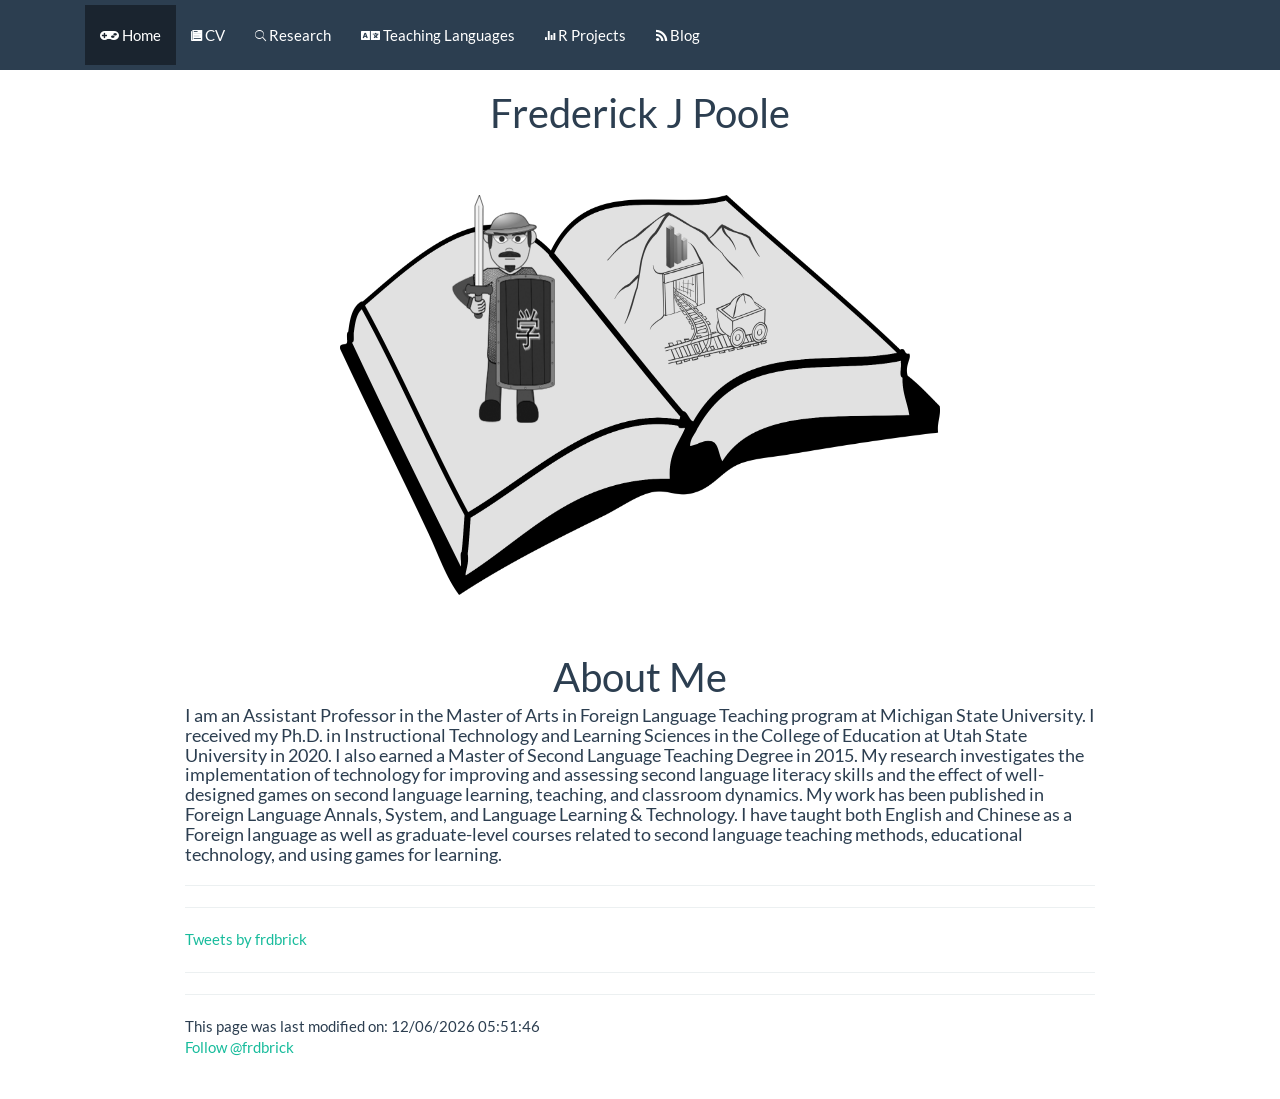
==== index.html @ b7c01a5b "updated Cv and research" ====
<!DOCTYPE html>

<html>

<head>

<meta charset="utf-8" />
<meta name="generator" content="pandoc" />
<meta http-equiv="X-UA-Compatible" content="IE=EDGE" />




<title>index.knit</title>

<script src="site_libs/header-attrs-2.11/header-attrs.js"></script>
<script src="site_libs/jquery-3.5.1/jquery-3.5.1.min.js"></script>
<meta name="viewport" content="width=device-width, initial-scale=1" />
<link href="site_libs/bootstrap-3.3.5/css/flatly.min.css" rel="stylesheet" />
<script src="site_libs/bootstrap-3.3.5/js/bootstrap.min.js"></script>
<script src="site_libs/bootstrap-3.3.5/shim/html5shiv.min.js"></script>
<script src="site_libs/bootstrap-3.3.5/shim/respond.min.js"></script>
<style>h1 {font-size: 34px;}
       h1.title {font-size: 38px;}
       h2 {font-size: 30px;}
       h3 {font-size: 24px;}
       h4 {font-size: 18px;}
       h5 {font-size: 16px;}
       h6 {font-size: 12px;}
       code {color: inherit; background-color: rgba(0, 0, 0, 0.04);}
       pre:not([class]) { background-color: white }</style>
<script src="site_libs/navigation-1.1/tabsets.js"></script>
<link href="site_libs/highlightjs-9.12.0/default.css" rel="stylesheet" />
<script src="site_libs/highlightjs-9.12.0/highlight.js"></script>
<link href="site_libs/font-awesome-5.1.0/css/all.css" rel="stylesheet" />
<link href="site_libs/font-awesome-5.1.0/css/v4-shims.css" rel="stylesheet" />
<link href="site_libs/ionicons-2.0.1/css/ionicons.min.css" rel="stylesheet" />

<style type="text/css">
  code{white-space: pre-wrap;}
  span.smallcaps{font-variant: small-caps;}
  span.underline{text-decoration: underline;}
  div.column{display: inline-block; vertical-align: top; width: 50%;}
  div.hanging-indent{margin-left: 1.5em; text-indent: -1.5em;}
  ul.task-list{list-style: none;}
    </style>

<style type="text/css">code{white-space: pre;}</style>
<script type="text/javascript">
if (window.hljs) {
  hljs.configure({languages: []});
  hljs.initHighlightingOnLoad();
  if (document.readyState && document.readyState === "complete") {
    window.setTimeout(function() { hljs.initHighlighting(); }, 0);
  }
}
</script>





<link rel="stylesheet" href="custom.css" type="text/css" />



<style type = "text/css">
.main-container {
  max-width: 940px;
  margin-left: auto;
  margin-right: auto;
}
img {
  max-width:100%;
}
.tabbed-pane {
  padding-top: 12px;
}
.html-widget {
  margin-bottom: 20px;
}
button.code-folding-btn:focus {
  outline: none;
}
summary {
  display: list-item;
}
pre code {
  padding: 0;
}
</style>


<style type="text/css">
.dropdown-submenu {
  position: relative;
}
.dropdown-submenu>.dropdown-menu {
  top: 0;
  left: 100%;
  margin-top: -6px;
  margin-left: -1px;
  border-radius: 0 6px 6px 6px;
}
.dropdown-submenu:hover>.dropdown-menu {
  display: block;
}
.dropdown-submenu>a:after {
  display: block;
  content: " ";
  float: right;
  width: 0;
  height: 0;
  border-color: transparent;
  border-style: solid;
  border-width: 5px 0 5px 5px;
  border-left-color: #cccccc;
  margin-top: 5px;
  margin-right: -10px;
}
.dropdown-submenu:hover>a:after {
  border-left-color: #adb5bd;
}
.dropdown-submenu.pull-left {
  float: none;
}
.dropdown-submenu.pull-left>.dropdown-menu {
  left: -100%;
  margin-left: 10px;
  border-radius: 6px 0 6px 6px;
}
</style>

<script type="text/javascript">
// manage active state of menu based on current page
$(document).ready(function () {
  // active menu anchor
  href = window.location.pathname
  href = href.substr(href.lastIndexOf('/') + 1)
  if (href === "")
    href = "index.html";
  var menuAnchor = $('a[href="' + href + '"]');

  // mark it active
  menuAnchor.tab('show');

  // if it's got a parent navbar menu mark it active as well
  menuAnchor.closest('li.dropdown').addClass('active');

  // Navbar adjustments
  var navHeight = $(".navbar").first().height() + 15;
  var style = document.createElement('style');
  var pt = "padding-top: " + navHeight + "px; ";
  var mt = "margin-top: -" + navHeight + "px; ";
  var css = "";
  // offset scroll position for anchor links (for fixed navbar)
  for (var i = 1; i <= 6; i++) {
    css += ".section h" + i + "{ " + pt + mt + "}\n";
  }
  style.innerHTML = "body {" + pt + "padding-bottom: 40px; }\n" + css;
  document.head.appendChild(style);
});
</script>

<!-- tabsets -->

<style type="text/css">
.tabset-dropdown > .nav-tabs {
  display: inline-table;
  max-height: 500px;
  min-height: 44px;
  overflow-y: auto;
  border: 1px solid #ddd;
  border-radius: 4px;
}

.tabset-dropdown > .nav-tabs > li.active:before {
  content: "";
  font-family: 'Glyphicons Halflings';
  display: inline-block;
  padding: 10px;
  border-right: 1px solid #ddd;
}

.tabset-dropdown > .nav-tabs.nav-tabs-open > li.active:before {
  content: "&#xe258;";
  border: none;
}

.tabset-dropdown > .nav-tabs.nav-tabs-open:before {
  content: "";
  font-family: 'Glyphicons Halflings';
  display: inline-block;
  padding: 10px;
  border-right: 1px solid #ddd;
}

.tabset-dropdown > .nav-tabs > li.active {
  display: block;
}

.tabset-dropdown > .nav-tabs > li > a,
.tabset-dropdown > .nav-tabs > li > a:focus,
.tabset-dropdown > .nav-tabs > li > a:hover {
  border: none;
  display: inline-block;
  border-radius: 4px;
  background-color: transparent;
}

.tabset-dropdown > .nav-tabs.nav-tabs-open > li {
  display: block;
  float: none;
}

.tabset-dropdown > .nav-tabs > li {
  display: none;
}
</style>

<!-- code folding -->




</head>

<body>


<div class="container-fluid main-container">




<div class="navbar navbar-default  navbar-fixed-top" role="navigation">
  <div class="container">
    <div class="navbar-header">
      <button type="button" class="navbar-toggle collapsed" data-toggle="collapse" data-target="#navbar">
        <span class="icon-bar"></span>
        <span class="icon-bar"></span>
        <span class="icon-bar"></span>
      </button>
      <a class="navbar-brand" href="index.html"></a>
    </div>
    <div id="navbar" class="navbar-collapse collapse">
      <ul class="nav navbar-nav">
        <li>
  <a href="index.html">
    <span class="fa fa-gamepad"></span>
     
    Home
  </a>
</li>
<li>
  <a href="cv.html">
    <span class="ion ion-ios-paper"></span>
     
    CV
  </a>
</li>
<li>
  <a href="research.html">
    <span class="ion ion-ios-search"></span>
     
    Research
  </a>
</li>
<li>
  <a href="teachLang.html">
    <span class="fa fa-language"></span>
     
    Teaching Languages
  </a>
</li>
<li>
  <a href="rprojects.html">
    <span class="ion ion-stats-bars"></span>
     
    R Projects
  </a>
</li>
<li>
  <a href="https://frdbrick.blogspot.com">
    <span class="ion ion-social-rss"></span>
     
    Blog
  </a>
</li>
      </ul>
      <ul class="nav navbar-nav navbar-right">
        
      </ul>
    </div><!--/.nav-collapse -->
  </div><!--/.container -->
</div><!--/.navbar -->

<div id="header">




</div>


<!-- Global site tag (gtag.js) - Google Analytics -->
<script async src="https://www.googletagmanager.com/gtag/js?id=UA-116712862-1"></script>
<script>
  window.dataLayer = window.dataLayer || [];
  function gtag(){dataLayer.push(arguments);}
  gtag('js', new Date());

  gtag('config', 'UA-116712862-1');
</script>
<center style="font-size:40px">
Frederick J Poole
</center>
<p></br> </br></p>
<p><img src="images/iconFred.png" width="600px" height="400px" style="display: block; margin: auto;" />
</br> </br></p>
<center style="font-size:40px">
About Me
</center>
<div
id="i-am-an-assistant-professor-in-the-master-of-arts-in-foreign-language-teaching-program-at-michigan-state-university.-i-received-my-ph.d.-in-instructional-technology-and-learning-sciences-in-the-college-of-education-at-utah-state-university-in-2020.-i-also-earned-a-master-of-second-language-teaching-degree-in-2015.[base64].-my-work-has-been-published-in-foreign-language-annals-system-and-language-learning-technology.-i-have-taught-both-english-and-chinese-as-a-foreign-language-as-well-as-graduate-level-courses-related-to-second-language-teaching-methods-educational-technology-and-using-games-for-learning."
class="section level4">
<h4>I am an Assistant Professor in the Master of Arts in Foreign
Language Teaching program at Michigan State University. I received my
Ph.D. in Instructional Technology and Learning Sciences in the College
of Education at Utah State University in 2020. I also earned a Master of
Second Language Teaching Degree in 2015. My research investigates the
implementation of technology for improving and assessing second language
literacy skills and the effect of well-designed games on second language
learning, teaching, and classroom dynamics. My work has been published
in Foreign Language Annals, System, and Language Learning &amp;
Technology. I have taught both English and Chinese as a Foreign language
as well as graduate-level courses related to second language teaching
methods, educational technology, and using games for learning.</h4>
<hr>
<hr>
<a class="twitter-timeline" href="https://twitter.com/frdbrick?ref_src=twsrc%5Etfw" data-chrome="nofooter noborders" 
data-tweet-limit="2" 
data-height="250">Tweets by frdbrick</a>
<script async src="https://platform.twitter.com/widgets.js" charset="utf-8"></script>
<hr>
<hr>
</div>

<script language="Javascript">
document.write("This page was last modified on: " + document.lastModified +"");
</SCRIPT>
<br>
<a href="https://twitter.com/frdbrick?ref_src=twsrc%5Etfw" class="twitter-follow-button" data-show-count="false">Follow @frdbrick</a><script async src="https://platform.twitter.com/widgets.js" charset="utf-8"></script>




</div>

<script>

// add bootstrap table styles to pandoc tables
function bootstrapStylePandocTables() {
  $('tr.odd').parent('tbody').parent('table').addClass('table table-condensed');
}
$(document).ready(function () {
  bootstrapStylePandocTables();
});


</script>

<!-- tabsets -->

<script>
$(document).ready(function () {
  window.buildTabsets("TOC");
});

$(document).ready(function () {
  $('.tabset-dropdown > .nav-tabs > li').click(function () {
    $(this).parent().toggleClass('nav-tabs-open');
  });
});
</script>

<!-- code folding -->


<!-- dynamically load mathjax for compatibility with self-contained -->
<script>
  (function () {
    var script = document.createElement("script");
    script.type = "text/javascript";
    script.src  = "https://mathjax.rstudio.com/latest/MathJax.js?config=TeX-AMS-MML_HTMLorMML";
    document.getElementsByTagName("head")[0].appendChild(script);
  })();
</script>

</body>
</html>
---- site_libs/bootstrap-3.3.5/css/flatly.min.css ----
@font-face {
  font-family: 'Lato';
  font-style: normal;
  font-weight: 400;
  src: url(fonts/Lato.ttf) format('truetype');
}
@font-face {
  font-family: 'Lato';
  font-style: normal;
  font-weight: 700;
  src: url(fonts/LatoBold.ttf) format('truetype');
}
@font-face {
  font-family: 'Lato';
  font-style: italic;
  font-weight: 400;
  src: url(fonts/LatoItalic.ttf) format('truetype');
}

/*!
 * bootswatch v3.3.6
 * Homepage: http://bootswatch.com
 * Copyright 2012-2015 Thomas Park
 * Licensed under MIT
 * Based on Bootstrap
*//*!
 * Bootstrap v3.3.6 (http://getbootstrap.com)
 * Copyright 2011-2015 Twitter, Inc.
 * Licensed under MIT (https://github.com/twbs/bootstrap/blob/master/LICENSE)
 *//*! normalize.css v3.0.3 | MIT License | github.com/necolas/normalize.css */html{font-family:sans-serif;-ms-text-size-adjust:100%;-webkit-text-size-adjust:100%}body{margin:0}article,aside,details,figcaption,figure,footer,header,hgroup,main,menu,nav,section,summary{display:block}audio,canvas,progress,video{display:inline-block;vertical-align:baseline}audio:not([controls]){display:none;height:0}[hidden],template{display:none}a{background-color:transparent}a:active,a:hover{outline:0}abbr[title]{border-bottom:1px dotted}b,strong{font-weight:bold}dfn{font-style:italic}h1{font-size:2em;margin:0.67em 0}mark{background:#ff0;color:#000}small{font-size:80%}sub,sup{font-size:75%;line-height:0;position:relative;vertical-align:baseline}sup{top:-0.5em}sub{bottom:-0.25em}img{border:0}svg:not(:root){overflow:hidden}figure{margin:1em 40px}hr{-webkit-box-sizing:content-box;-moz-box-sizing:content-box;box-sizing:content-box;height:0}pre{overflow:auto}code,kbd,pre,samp{font-family:monospace, monospace;font-size:1em}button,input,optgroup,select,textarea{color:inherit;font:inherit;margin:0}button{overflow:visible}button,select{text-transform:none}button,html input[type="button"],input[type="reset"],input[type="submit"]{-webkit-appearance:button;cursor:pointer}button[disabled],html input[disabled]{cursor:default}button::-moz-focus-inner,input::-moz-focus-inner{border:0;padding:0}input{line-height:normal}input[type="checkbox"],input[type="radio"]{-webkit-box-sizing:border-box;-moz-box-sizing:border-box;box-sizing:border-box;padding:0}input[type="number"]::-webkit-inner-spin-button,input[type="number"]::-webkit-outer-spin-button{height:auto}input[type="search"]{-webkit-appearance:textfield;-webkit-box-sizing:content-box;-moz-box-sizing:content-box;box-sizing:content-box}input[type="search"]::-webkit-search-cancel-button,input[type="search"]::-webkit-search-decoration{-webkit-appearance:none}fieldset{border:1px solid #c0c0c0;margin:0 2px;padding:0.35em 0.625em 0.75em}legend{border:0;padding:0}textarea{overflow:auto}optgroup{font-weight:bold}table{border-collapse:collapse;border-spacing:0}td,th{padding:0}/*! Source: https://github.com/h5bp/html5-boilerplate/blob/master/src/css/main.css */@media print{*,*:before,*:after{background:transparent !important;color:#000 !important;-webkit-box-shadow:none !important;box-shadow:none !important;text-shadow:none !important}a,a:visited{text-decoration:underline}a[href]:after{content:" (" attr(href) ")"}abbr[title]:after{content:" (" attr(title) ")"}a[href^="#"]:after,a[href^="javascript:"]:after{content:""}pre,blockquote{border:1px solid #999;page-break-inside:avoid}thead{display:table-header-group}tr,img{page-break-inside:avoid}img{max-width:100% !important}p,h2,h3{orphans:3;widows:3}h2,h3{page-break-after:avoid}.navbar{display:none}.btn>.caret,.dropup>.btn>.caret{border-top-color:#000 !important}.label{border:1px solid #000}.table{border-collapse:collapse !important}.table td,.table th{background-color:#fff !important}.table-bordered th,.table-bordered td{border:1px solid #ddd !important}}@font-face{font-family:'Glyphicons Halflings';src:url('../fonts/glyphicons-halflings-regular.eot');src:url('../fonts/glyphicons-halflings-regular.eot?#iefix') format('embedded-opentype'),url('../fonts/glyphicons-halflings-regular.woff') format('woff'),url('../fonts/glyphicons-halflings-regular.ttf') format('truetype'),url('../fonts/glyphicons-halflings-regular.svg#glyphicons_halflingsregular') format('svg')}.glyphicon{position:relative;top:1px;display:inline-block;font-family:'Glyphicons Halflings';font-style:normal;font-weight:normal;line-height:1;-webkit-font-smoothing:antialiased;-moz-osx-font-smoothing:grayscale}.glyphicon-asterisk:before{content:"\002a"}.glyphicon-plus:before{content:"\002b"}.glyphicon-euro:before,.glyphicon-eur:before{content:"\20ac"}.glyphicon-minus:before{content:"\2212"}.glyphicon-cloud:before{content:"\2601"}.glyphicon-envelope:before{content:"\2709"}.glyphicon-pencil:before{content:"\270f"}.glyphicon-glass:before{content:"\e001"}.glyphicon-music:before{content:"\e002"}.glyphicon-search:before{content:"\e003"}.glyphicon-heart:before{content:"\e005"}.glyphicon-star:before{content:"\e006"}.glyphicon-star-empty:before{content:"\e007"}.glyphicon-user:before{content:"\e008"}.glyphicon-film:before{content:"\e009"}.glyphicon-th-large:before{content:"\e010"}.glyphicon-th:before{content:"\e011"}.glyphicon-th-list:before{content:"\e012"}.glyphicon-ok:before{content:"\e013"}.glyphicon-remove:before{content:"\e014"}.glyphicon-zoom-in:before{content:"\e015"}.glyphicon-zoom-out:before{content:"\e016"}.glyphicon-off:before{content:"\e017"}.glyphicon-signal:before{content:"\e018"}.glyphicon-cog:before{content:"\e019"}.glyphicon-trash:before{content:"\e020"}.glyphicon-home:before{content:"\e021"}.glyphicon-file:before{content:"\e022"}.glyphicon-time:before{content:"\e023"}.glyphicon-road:before{content:"\e024"}.glyphicon-download-alt:before{content:"\e025"}.glyphicon-download:before{content:"\e026"}.glyphicon-upload:before{content:"\e027"}.glyphicon-inbox:before{content:"\e028"}.glyphicon-play-circle:before{content:"\e029"}.glyphicon-repeat:before{content:"\e030"}.glyphicon-refresh:before{content:"\e031"}.glyphicon-list-alt:before{content:"\e032"}.glyphicon-lock:before{content:"\e033"}.glyphicon-flag:before{content:"\e034"}.glyphicon-headphones:before{content:"\e035"}.glyphicon-volume-off:before{content:"\e036"}.glyphicon-volume-down:before{content:"\e037"}.glyphicon-volume-up:before{content:"\e038"}.glyphicon-qrcode:before{content:"\e039"}.glyphicon-barcode:before{content:"\e040"}.glyphicon-tag:before{content:"\e041"}.glyphicon-tags:before{content:"\e042"}.glyphicon-book:before{content:"\e043"}.glyphicon-bookmark:before{content:"\e044"}.glyphicon-print:before{content:"\e045"}.glyphicon-camera:before{content:"\e046"}.glyphicon-font:before{content:"\e047"}.glyphicon-bold:before{content:"\e048"}.glyphicon-italic:before{content:"\e049"}.glyphicon-text-height:before{content:"\e050"}.glyphicon-text-width:before{content:"\e051"}.glyphicon-align-left:before{content:"\e052"}.glyphicon-align-center:before{content:"\e053"}.glyphicon-align-right:before{content:"\e054"}.glyphicon-align-justify:before{content:"\e055"}.glyphicon-list:before{content:"\e056"}.glyphicon-indent-left:before{content:"\e057"}.glyphicon-indent-right:before{content:"\e058"}.glyphicon-facetime-video:before{content:"\e059"}.glyphicon-picture:before{content:"\e060"}.glyphicon-map-marker:before{content:"\e062"}.glyphicon-adjust:before{content:"\e063"}.glyphicon-tint:before{content:"\e064"}.glyphicon-edit:before{content:"\e065"}.glyphicon-share:before{content:"\e066"}.glyphicon-check:before{content:"\e067"}.glyphicon-move:before{content:"\e068"}.glyphicon-step-backward:before{content:"\e069"}.glyphicon-fast-backward:before{content:"\e070"}.glyphicon-backward:before{content:"\e071"}.glyphicon-play:before{content:"\e072"}.glyphicon-pause:before{content:"\e073"}.glyphicon-stop:before{content:"\e074"}.glyphicon-forward:before{content:"\e075"}.glyphicon-fast-forward:before{content:"\e076"}.glyphicon-step-forward:before{content:"\e077"}.glyphicon-eject:before{content:"\e078"}.glyphicon-chevron-left:before{content:"\e079"}.glyphicon-chevron-right:before{content:"\e080"}.glyphicon-plus-sign:before{content:"\e081"}.glyphicon-minus-sign:before{content:"\e082"}.glyphicon-remove-sign:before{content:"\e083"}.glyphicon-ok-sign:before{content:"\e084"}.glyphicon-question-sign:before{content:"\e085"}.glyphicon-info-sign:before{content:"\e086"}.glyphicon-screenshot:before{content:"\e087"}.glyphicon-remove-circle:before{content:"\e088"}.glyphicon-ok-circle:before{content:"\e089"}.glyphicon-ban-circle:before{content:"\e090"}.glyphicon-arrow-left:before{content:"\e091"}.glyphicon-arrow-right:before{content:"\e092"}.glyphicon-arrow-up:before{content:"\e093"}.glyphicon-arrow-down:before{content:"\e094"}.glyphicon-share-alt:before{content:"\e095"}.glyphicon-resize-full:before{content:"\e096"}.glyphicon-resize-small:before{content:"\e097"}.glyphicon-exclamation-sign:before{content:"\e101"}.glyphicon-gift:before{content:"\e102"}.glyphicon-leaf:before{content:"\e103"}.glyphicon-fire:before{content:"\e104"}.glyphicon-eye-open:before{content:"\e105"}.glyphicon-eye-close:before{content:"\e106"}.glyphicon-warning-sign:before{content:"\e107"}.glyphicon-plane:before{content:"\e108"}.glyphicon-calendar:before{content:"\e109"}.glyphicon-random:before{content:"\e110"}.glyphicon-comment:before{content:"\e111"}.glyphicon-magnet:before{content:"\e112"}.glyphicon-chevron-up:before{content:"\e113"}.glyphicon-chevron-down:before{content:"\e114"}.glyphicon-retweet:before{content:"\e115"}.glyphicon-shopping-cart:before{content:"\e116"}.glyphicon-folder-close:before{content:"\e117"}.glyphicon-folder-open:before{content:"\e118"}.glyphicon-resize-vertical:before{content:"\e119"}.glyphicon-resize-horizontal:before{content:"\e120"}.glyphicon-hdd:before{content:"\e121"}.glyphicon-bullhorn:before{content:"\e122"}.glyphicon-bell:before{content:"\e123"}.glyphicon-certificate:before{content:"\e124"}.glyphicon-thumbs-up:before{content:"\e125"}.glyphicon-thumbs-down:before{content:"\e126"}.glyphicon-hand-right:before{content:"\e127"}.glyphicon-hand-left:before{content:"\e128"}.glyphicon-hand-up:before{content:"\e129"}.glyphicon-hand-down:before{content:"\e130"}.glyphicon-circle-arrow-right:before{content:"\e131"}.glyphicon-circle-arrow-left:before{content:"\e132"}.glyphicon-circle-arrow-up:before{content:"\e133"}.glyphicon-circle-arrow-down:before{content:"\e134"}.glyphicon-globe:before{content:"\e135"}.glyphicon-wrench:before{content:"\e136"}.glyphicon-tasks:before{content:"\e137"}.glyphicon-filter:before{content:"\e138"}.glyphicon-briefcase:before{content:"\e139"}.glyphicon-fullscreen:before{content:"\e140"}.glyphicon-dashboard:before{content:"\e141"}.glyphicon-paperclip:before{content:"\e142"}.glyphicon-heart-empty:before{content:"\e143"}.glyphicon-link:before{content:"\e144"}.glyphicon-phone:before{content:"\e145"}.glyphicon-pushpin:before{content:"\e146"}.glyphicon-usd:before{content:"\e148"}.glyphicon-gbp:before{content:"\e149"}.glyphicon-sort:before{content:"\e150"}.glyphicon-sort-by-alphabet:before{content:"\e151"}.glyphicon-sort-by-alphabet-alt:before{content:"\e152"}.glyphicon-sort-by-order:before{content:"\e153"}.glyphicon-sort-by-order-alt:before{content:"\e154"}.glyphicon-sort-by-attributes:before{content:"\e155"}.glyphicon-sort-by-attributes-alt:before{content:"\e156"}.glyphicon-unchecked:before{content:"\e157"}.glyphicon-expand:before{content:"\e158"}.glyphicon-collapse-down:before{content:"\e159"}.glyphicon-collapse-up:before{content:"\e160"}.glyphicon-log-in:before{content:"\e161"}.glyphicon-flash:before{content:"\e162"}.glyphicon-log-out:before{content:"\e163"}.glyphicon-new-window:before{content:"\e164"}.glyphicon-record:before{content:"\e165"}.glyphicon-save:before{content:"\e166"}.glyphicon-open:before{content:"\e167"}.glyphicon-saved:before{content:"\e168"}.glyphicon-import:before{content:"\e169"}.glyphicon-export:before{content:"\e170"}.glyphicon-send:before{content:"\e171"}.glyphicon-floppy-disk:before{content:"\e172"}.glyphicon-floppy-saved:before{content:"\e173"}.glyphicon-floppy-remove:before{content:"\e174"}.glyphicon-floppy-save:before{content:"\e175"}.glyphicon-floppy-open:before{content:"\e176"}.glyphicon-credit-card:before{content:"\e177"}.glyphicon-transfer:before{content:"\e178"}.glyphicon-cutlery:before{content:"\e179"}.glyphicon-header:before{content:"\e180"}.glyphicon-compressed:before{content:"\e181"}.glyphicon-earphone:before{content:"\e182"}.glyphicon-phone-alt:before{content:"\e183"}.glyphicon-tower:before{content:"\e184"}.glyphicon-stats:before{content:"\e185"}.glyphicon-sd-video:before{content:"\e186"}.glyphicon-hd-video:before{content:"\e187"}.glyphicon-subtitles:before{content:"\e188"}.glyphicon-sound-stereo:before{content:"\e189"}.glyphicon-sound-dolby:before{content:"\e190"}.glyphicon-sound-5-1:before{content:"\e191"}.glyphicon-sound-6-1:before{content:"\e192"}.glyphicon-sound-7-1:before{content:"\e193"}.glyphicon-copyright-mark:before{content:"\e194"}.glyphicon-registration-mark:before{content:"\e195"}.glyphicon-cloud-download:before{content:"\e197"}.glyphicon-cloud-upload:before{content:"\e198"}.glyphicon-tree-conifer:before{content:"\e199"}.glyphicon-tree-deciduous:before{content:"\e200"}.glyphicon-cd:before{content:"\e201"}.glyphicon-save-file:before{content:"\e202"}.glyphicon-open-file:before{content:"\e203"}.glyphicon-level-up:before{content:"\e204"}.glyphicon-copy:before{content:"\e205"}.glyphicon-paste:before{content:"\e206"}.glyphicon-alert:before{content:"\e209"}.glyphicon-equalizer:before{content:"\e210"}.glyphicon-king:before{content:"\e211"}.glyphicon-queen:before{content:"\e212"}.glyphicon-pawn:before{content:"\e213"}.glyphicon-bishop:before{content:"\e214"}.glyphicon-knight:before{content:"\e215"}.glyphicon-baby-formula:before{content:"\e216"}.glyphicon-tent:before{content:"\26fa"}.glyphicon-blackboard:before{content:"\e218"}.glyphicon-bed:before{content:"\e219"}.glyphicon-apple:before{content:"\f8ff"}.glyphicon-erase:before{content:"\e221"}.glyphicon-hourglass:before{content:"\231b"}.glyphicon-lamp:before{content:"\e223"}.glyphicon-duplicate:before{content:"\e224"}.glyphicon-piggy-bank:before{content:"\e225"}.glyphicon-scissors:before{content:"\e226"}.glyphicon-bitcoin:before{content:"\e227"}.glyphicon-btc:before{content:"\e227"}.glyphicon-xbt:before{content:"\e227"}.glyphicon-yen:before{content:"\00a5"}.glyphicon-jpy:before{content:"\00a5"}.glyphicon-ruble:before{content:"\20bd"}.glyphicon-rub:before{content:"\20bd"}.glyphicon-scale:before{content:"\e230"}.glyphicon-ice-lolly:before{content:"\e231"}.glyphicon-ice-lolly-tasted:before{content:"\e232"}.glyphicon-education:before{content:"\e233"}.glyphicon-option-horizontal:before{content:"\e234"}.glyphicon-option-vertical:before{content:"\e235"}.glyphicon-menu-hamburger:before{content:"\e236"}.glyphicon-modal-window:before{content:"\e237"}.glyphicon-oil:before{content:"\e238"}.glyphicon-grain:before{content:"\e239"}.glyphicon-sunglasses:before{content:"\e240"}.glyphicon-text-size:before{content:"\e241"}.glyphicon-text-color:before{content:"\e242"}.glyphicon-text-background:before{content:"\e243"}.glyphicon-object-align-top:before{content:"\e244"}.glyphicon-object-align-bottom:before{content:"\e245"}.glyphicon-object-align-horizontal:before{content:"\e246"}.glyphicon-object-align-left:before{content:"\e247"}.glyphicon-object-align-vertical:before{content:"\e248"}.glyphicon-object-align-right:before{content:"\e249"}.glyphicon-triangle-right:before{content:"\e250"}.glyphicon-triangle-left:before{content:"\e251"}.glyphicon-triangle-bottom:before{content:"\e252"}.glyphicon-triangle-top:before{content:"\e253"}.glyphicon-console:before{content:"\e254"}.glyphicon-superscript:before{content:"\e255"}.glyphicon-subscript:before{content:"\e256"}.glyphicon-menu-left:before{content:"\e257"}.glyphicon-menu-right:before{content:"\e258"}.glyphicon-menu-down:before{content:"\e259"}.glyphicon-menu-up:before{content:"\e260"}*{-webkit-box-sizing:border-box;-moz-box-sizing:border-box;box-sizing:border-box}*:before,*:after{-webkit-box-sizing:border-box;-moz-box-sizing:border-box;box-sizing:border-box}html{font-size:10px;-webkit-tap-highlight-color:rgba(0,0,0,0)}body{font-family:"Lato","Helvetica Neue",Helvetica,Arial,sans-serif;font-size:15px;line-height:1.42857143;color:#2c3e50;background-color:#ffffff}input,button,select,textarea{font-family:inherit;font-size:inherit;line-height:inherit}a{color:#18bc9c;text-decoration:none}a:hover,a:focus{color:#18bc9c;text-decoration:underline}a:focus{outline:thin dotted;outline:5px auto -webkit-focus-ring-color;outline-offset:-2px}figure{margin:0}img{vertical-align:middle}.img-responsive,.thumbnail>img,.thumbnail a>img,.carousel-inner>.item>img,.carousel-inner>.item>a>img{display:block;max-width:100%;height:auto}.img-rounded{border-radius:6px}.img-thumbnail{padding:4px;line-height:1.42857143;background-color:#ffffff;border:1px solid #ecf0f1;border-radius:4px;-webkit-transition:all .2s ease-in-out;-o-transition:all .2s ease-in-out;transition:all .2s ease-in-out;display:inline-block;max-width:100%;height:auto}.img-circle{border-radius:50%}hr{margin-top:21px;margin-bottom:21px;border:0;border-top:1px solid #ecf0f1}.sr-only{position:absolute;width:1px;height:1px;margin:-1px;padding:0;overflow:hidden;clip:rect(0, 0, 0, 0);border:0}.sr-only-focusable:active,.sr-only-focusable:focus{position:static;width:auto;height:auto;margin:0;overflow:visible;clip:auto}[role="button"]{cursor:pointer}h1,h2,h3,h4,h5,h6,.h1,.h2,.h3,.h4,.h5,.h6{font-family:"Lato","Helvetica Neue",Helvetica,Arial,sans-serif;font-weight:400;line-height:1.1;color:inherit}h1 small,h2 small,h3 small,h4 small,h5 small,h6 small,.h1 small,.h2 small,.h3 small,.h4 small,.h5 small,.h6 small,h1 .small,h2 .small,h3 .small,h4 .small,h5 .small,h6 .small,.h1 .small,.h2 .small,.h3 .small,.h4 .small,.h5 .small,.h6 .small{font-weight:normal;line-height:1;color:#b4bcc2}h1,.h1,h2,.h2,h3,.h3{margin-top:21px;margin-bottom:10.5px}h1 small,.h1 small,h2 small,.h2 small,h3 small,.h3 small,h1 .small,.h1 .small,h2 .small,.h2 .small,h3 .small,.h3 .small{font-size:65%}h4,.h4,h5,.h5,h6,.h6{margin-top:10.5px;margin-bottom:10.5px}h4 small,.h4 small,h5 small,.h5 small,h6 small,.h6 small,h4 .small,.h4 .small,h5 .small,.h5 .small,h6 .small,.h6 .small{font-size:75%}h1,.h1{font-size:39px}h2,.h2{font-size:32px}h3,.h3{font-size:26px}h4,.h4{font-size:19px}h5,.h5{font-size:15px}h6,.h6{font-size:13px}p{margin:0 0 10.5px}.lead{margin-bottom:21px;font-size:17px;font-weight:300;line-height:1.4}@media (min-width:768px){.lead{font-size:22.5px}}small,.small{font-size:86%}mark,.mark{background-color:#f39c12;padding:.2em}.text-left{text-align:left}.text-right{text-align:right}.text-center{text-align:center}.text-justify{text-align:justify}.text-nowrap{white-space:nowrap}.text-lowercase{text-transform:lowercase}.text-uppercase{text-transform:uppercase}.text-capitalize{text-transform:capitalize}.text-muted{color:#b4bcc2}.text-primary{color:#2c3e50}a.text-primary:hover,a.text-primary:focus{color:#1a242f}.text-success{color:#ffffff}a.text-success:hover,a.text-success:focus{color:#e6e6e6}.text-info{color:#ffffff}a.text-info:hover,a.text-info:focus{color:#e6e6e6}.text-warning{color:#ffffff}a.text-warning:hover,a.text-warning:focus{color:#e6e6e6}.text-danger{color:#ffffff}a.text-danger:hover,a.text-danger:focus{color:#e6e6e6}.bg-primary{color:#fff;background-color:#2c3e50}a.bg-primary:hover,a.bg-primary:focus{background-color:#1a242f}.bg-success{background-color:#18bc9c}a.bg-success:hover,a.bg-success:focus{background-color:#128f76}.bg-info{background-color:#3498db}a.bg-info:hover,a.bg-info:focus{background-color:#217dbb}.bg-warning{background-color:#f39c12}a.bg-warning:hover,a.bg-warning:focus{background-color:#c87f0a}.bg-danger{background-color:#e74c3c}a.bg-danger:hover,a.bg-danger:focus{background-color:#d62c1a}.page-header{padding-bottom:9.5px;margin:42px 0 21px;border-bottom:1px solid transparent}ul,ol{margin-top:0;margin-bottom:10.5px}ul ul,ol ul,ul ol,ol ol{margin-bottom:0}.list-unstyled{padding-left:0;list-style:none}.list-inline{padding-left:0;list-style:none;margin-left:-5px}.list-inline>li{display:inline-block;padding-left:5px;padding-right:5px}dl{margin-top:0;margin-bottom:21px}dt,dd{line-height:1.42857143}dt{font-weight:bold}dd{margin-left:0}@media (min-width:768px){.dl-horizontal dt{float:left;width:160px;clear:left;text-align:right;overflow:hidden;text-overflow:ellipsis;white-space:nowrap}.dl-horizontal dd{margin-left:180px}}abbr[title],abbr[data-original-title]{cursor:help;border-bottom:1px dotted #b4bcc2}.initialism{font-size:90%;text-transform:uppercase}blockquote{padding:10.5px 21px;margin:0 0 21px;font-size:18.75px;border-left:5px solid #ecf0f1}blockquote p:last-child,blockquote ul:last-child,blockquote ol:last-child{margin-bottom:0}blockquote footer,blockquote small,blockquote .small{display:block;font-size:80%;line-height:1.42857143;color:#b4bcc2}blockquote footer:before,blockquote small:before,blockquote .small:before{content:'\2014 \00A0'}.blockquote-reverse,blockquote.pull-right{padding-right:15px;padding-left:0;border-right:5px solid #ecf0f1;border-left:0;text-align:right}.blockquote-reverse footer:before,blockquote.pull-right footer:before,.blockquote-reverse small:before,blockquote.pull-right small:before,.blockquote-reverse .small:before,blockquote.pull-right .small:before{content:''}.blockquote-reverse footer:after,blockquote.pull-right footer:after,.blockquote-reverse small:after,blockquote.pull-right small:after,.blockquote-reverse .small:after,blockquote.pull-right .small:after{content:'\00A0 \2014'}address{margin-bottom:21px;font-style:normal;line-height:1.42857143}code,kbd,pre,samp{font-family:monospace}code{padding:2px 4px;font-size:90%;color:#c7254e;background-color:#f9f2f4;border-radius:4px}kbd{padding:2px 4px;font-size:90%;color:#ffffff;background-color:#333333;border-radius:3px;-webkit-box-shadow:inset 0 -1px 0 rgba(0,0,0,0.25);box-shadow:inset 0 -1px 0 rgba(0,0,0,0.25)}kbd kbd{padding:0;font-size:100%;font-weight:bold;-webkit-box-shadow:none;box-shadow:none}pre{display:block;padding:10px;margin:0 0 10.5px;font-size:14px;line-height:1.42857143;word-break:break-all;word-wrap:break-word;color:#7b8a8b;background-color:#ecf0f1;border:1px solid #cccccc;border-radius:4px}pre code{padding:0;font-size:inherit;color:inherit;white-space:pre-wrap;background-color:transparent;border-radius:0}.pre-scrollable{max-height:340px;overflow-y:scroll}.container{margin-right:auto;margin-left:auto;padding-left:15px;padding-right:15px}@media (min-width:768px){.container{width:750px}}@media (min-width:992px){.container{width:970px}}@media (min-width:1200px){.container{width:1170px}}.container-fluid{margin-right:auto;margin-left:auto;padding-left:15px;padding-right:15px}.row{margin-left:-15px;margin-right:-15px}.col-xs-1,.col-sm-1,.col-md-1,.col-lg-1,.col-xs-2,.col-sm-2,.col-md-2,.col-lg-2,.col-xs-3,.col-sm-3,.col-md-3,.col-lg-3,.col-xs-4,.col-sm-4,.col-md-4,.col-lg-4,.col-xs-5,.col-sm-5,.col-md-5,.col-lg-5,.col-xs-6,.col-sm-6,.col-md-6,.col-lg-6,.col-xs-7,.col-sm-7,.col-md-7,.col-lg-7,.col-xs-8,.col-sm-8,.col-md-8,.col-lg-8,.col-xs-9,.col-sm-9,.col-md-9,.col-lg-9,.col-xs-10,.col-sm-10,.col-md-10,.col-lg-10,.col-xs-11,.col-sm-11,.col-md-11,.col-lg-11,.col-xs-12,.col-sm-12,.col-md-12,.col-lg-12{position:relative;min-height:1px;padding-left:15px;padding-right:15px}.col-xs-1,.col-xs-2,.col-xs-3,.col-xs-4,.col-xs-5,.col-xs-6,.col-xs-7,.col-xs-8,.col-xs-9,.col-xs-10,.col-xs-11,.col-xs-12{float:left}.col-xs-12{width:100%}.col-xs-11{width:91.66666667%}.col-xs-10{width:83.33333333%}.col-xs-9{width:75%}.col-xs-8{width:66.66666667%}.col-xs-7{width:58.33333333%}.col-xs-6{width:50%}.col-xs-5{width:41.66666667%}.col-xs-4{width:33.33333333%}.col-xs-3{width:25%}.col-xs-2{width:16.66666667%}.col-xs-1{width:8.33333333%}.col-xs-pull-12{right:100%}.col-xs-pull-11{right:91.66666667%}.col-xs-pull-10{right:83.33333333%}.col-xs-pull-9{right:75%}.col-xs-pull-8{right:66.66666667%}.col-xs-pull-7{right:58.33333333%}.col-xs-pull-6{right:50%}.col-xs-pull-5{right:41.66666667%}.col-xs-pull-4{right:33.33333333%}.col-xs-pull-3{right:25%}.col-xs-pull-2{right:16.66666667%}.col-xs-pull-1{right:8.33333333%}.col-xs-pull-0{right:auto}.col-xs-push-12{left:100%}.col-xs-push-11{left:91.66666667%}.col-xs-push-10{left:83.33333333%}.col-xs-push-9{left:75%}.col-xs-push-8{left:66.66666667%}.col-xs-push-7{left:58.33333333%}.col-xs-push-6{left:50%}.col-xs-push-5{left:41.66666667%}.col-xs-push-4{left:33.33333333%}.col-xs-push-3{left:25%}.col-xs-push-2{left:16.66666667%}.col-xs-push-1{left:8.33333333%}.col-xs-push-0{left:auto}.col-xs-offset-12{margin-left:100%}.col-xs-offset-11{margin-left:91.66666667%}.col-xs-offset-10{margin-left:83.33333333%}.col-xs-offset-9{margin-left:75%}.col-xs-offset-8{margin-left:66.66666667%}.col-xs-offset-7{margin-left:58.33333333%}.col-xs-offset-6{margin-left:50%}.col-xs-offset-5{margin-left:41.66666667%}.col-xs-offset-4{margin-left:33.33333333%}.col-xs-offset-3{margin-left:25%}.col-xs-offset-2{margin-left:16.66666667%}.col-xs-offset-1{margin-left:8.33333333%}.col-xs-offset-0{margin-left:0%}@media (min-width:768px){.col-sm-1,.col-sm-2,.col-sm-3,.col-sm-4,.col-sm-5,.col-sm-6,.col-sm-7,.col-sm-8,.col-sm-9,.col-sm-10,.col-sm-11,.col-sm-12{float:left}.col-sm-12{width:100%}.col-sm-11{width:91.66666667%}.col-sm-10{width:83.33333333%}.col-sm-9{width:75%}.col-sm-8{width:66.66666667%}.col-sm-7{width:58.33333333%}.col-sm-6{width:50%}.col-sm-5{width:41.66666667%}.col-sm-4{width:33.33333333%}.col-sm-3{width:25%}.col-sm-2{width:16.66666667%}.col-sm-1{width:8.33333333%}.col-sm-pull-12{right:100%}.col-sm-pull-11{right:91.66666667%}.col-sm-pull-10{right:83.33333333%}.col-sm-pull-9{right:75%}.col-sm-pull-8{right:66.66666667%}.col-sm-pull-7{right:58.33333333%}.col-sm-pull-6{right:50%}.col-sm-pull-5{right:41.66666667%}.col-sm-pull-4{right:33.33333333%}.col-sm-pull-3{right:25%}.col-sm-pull-2{right:16.66666667%}.col-sm-pull-1{right:8.33333333%}.col-sm-pull-0{right:auto}.col-sm-push-12{left:100%}.col-sm-push-11{left:91.66666667%}.col-sm-push-10{left:83.33333333%}.col-sm-push-9{left:75%}.col-sm-push-8{left:66.66666667%}.col-sm-push-7{left:58.33333333%}.col-sm-push-6{left:50%}.col-sm-push-5{left:41.66666667%}.col-sm-push-4{left:33.33333333%}.col-sm-push-3{left:25%}.col-sm-push-2{left:16.66666667%}.col-sm-push-1{left:8.33333333%}.col-sm-push-0{left:auto}.col-sm-offset-12{margin-left:100%}.col-sm-offset-11{margin-left:91.66666667%}.col-sm-offset-10{margin-left:83.33333333%}.col-sm-offset-9{margin-left:75%}.col-sm-offset-8{margin-left:66.66666667%}.col-sm-offset-7{margin-left:58.33333333%}.col-sm-offset-6{margin-left:50%}.col-sm-offset-5{margin-left:41.66666667%}.col-sm-offset-4{margin-left:33.33333333%}.col-sm-offset-3{margin-left:25%}.col-sm-offset-2{margin-left:16.66666667%}.col-sm-offset-1{margin-left:8.33333333%}.col-sm-offset-0{margin-left:0%}}@media (min-width:992px){.col-md-1,.col-md-2,.col-md-3,.col-md-4,.col-md-5,.col-md-6,.col-md-7,.col-md-8,.col-md-9,.col-md-10,.col-md-11,.col-md-12{float:left}.col-md-12{width:100%}.col-md-11{width:91.66666667%}.col-md-10{width:83.33333333%}.col-md-9{width:75%}.col-md-8{width:66.66666667%}.col-md-7{width:58.33333333%}.col-md-6{width:50%}.col-md-5{width:41.66666667%}.col-md-4{width:33.33333333%}.col-md-3{width:25%}.col-md-2{width:16.66666667%}.col-md-1{width:8.33333333%}.col-md-pull-12{right:100%}.col-md-pull-11{right:91.66666667%}.col-md-pull-10{right:83.33333333%}.col-md-pull-9{right:75%}.col-md-pull-8{right:66.66666667%}.col-md-pull-7{right:58.33333333%}.col-md-pull-6{right:50%}.col-md-pull-5{right:41.66666667%}.col-md-pull-4{right:33.33333333%}.col-md-pull-3{right:25%}.col-md-pull-2{right:16.66666667%}.col-md-pull-1{right:8.33333333%}.col-md-pull-0{right:auto}.col-md-push-12{left:100%}.col-md-push-11{left:91.66666667%}.col-md-push-10{left:83.33333333%}.col-md-push-9{left:75%}.col-md-push-8{left:66.66666667%}.col-md-push-7{left:58.33333333%}.col-md-push-6{left:50%}.col-md-push-5{left:41.66666667%}.col-md-push-4{left:33.33333333%}.col-md-push-3{left:25%}.col-md-push-2{left:16.66666667%}.col-md-push-1{left:8.33333333%}.col-md-push-0{left:auto}.col-md-offset-12{margin-left:100%}.col-md-offset-11{margin-left:91.66666667%}.col-md-offset-10{margin-left:83.33333333%}.col-md-offset-9{margin-left:75%}.col-md-offset-8{margin-left:66.66666667%}.col-md-offset-7{margin-left:58.33333333%}.col-md-offset-6{margin-left:50%}.col-md-offset-5{margin-left:41.66666667%}.col-md-offset-4{margin-left:33.33333333%}.col-md-offset-3{margin-left:25%}.col-md-offset-2{margin-left:16.66666667%}.col-md-offset-1{margin-left:8.33333333%}.col-md-offset-0{margin-left:0%}}@media (min-width:1200px){.col-lg-1,.col-lg-2,.col-lg-3,.col-lg-4,.col-lg-5,.col-lg-6,.col-lg-7,.col-lg-8,.col-lg-9,.col-lg-10,.col-lg-11,.col-lg-12{float:left}.col-lg-12{width:100%}.col-lg-11{width:91.66666667%}.col-lg-10{width:83.33333333%}.col-lg-9{width:75%}.col-lg-8{width:66.66666667%}.col-lg-7{width:58.33333333%}.col-lg-6{width:50%}.col-lg-5{width:41.66666667%}.col-lg-4{width:33.33333333%}.col-lg-3{width:25%}.col-lg-2{width:16.66666667%}.col-lg-1{width:8.33333333%}.col-lg-pull-12{right:100%}.col-lg-pull-11{right:91.66666667%}.col-lg-pull-10{right:83.33333333%}.col-lg-pull-9{right:75%}.col-lg-pull-8{right:66.66666667%}.col-lg-pull-7{right:58.33333333%}.col-lg-pull-6{right:50%}.col-lg-pull-5{right:41.66666667%}.col-lg-pull-4{right:33.33333333%}.col-lg-pull-3{right:25%}.col-lg-pull-2{right:16.66666667%}.col-lg-pull-1{right:8.33333333%}.col-lg-pull-0{right:auto}.col-lg-push-12{left:100%}.col-lg-push-11{left:91.66666667%}.col-lg-push-10{left:83.33333333%}.col-lg-push-9{left:75%}.col-lg-push-8{left:66.66666667%}.col-lg-push-7{left:58.33333333%}.col-lg-push-6{left:50%}.col-lg-push-5{left:41.66666667%}.col-lg-push-4{left:33.33333333%}.col-lg-push-3{left:25%}.col-lg-push-2{left:16.66666667%}.col-lg-push-1{left:8.33333333%}.col-lg-push-0{left:auto}.col-lg-offset-12{margin-left:100%}.col-lg-offset-11{margin-left:91.66666667%}.col-lg-offset-10{margin-left:83.33333333%}.col-lg-offset-9{margin-left:75%}.col-lg-offset-8{margin-left:66.66666667%}.col-lg-offset-7{margin-left:58.33333333%}.col-lg-offset-6{margin-left:50%}.col-lg-offset-5{margin-left:41.66666667%}.col-lg-offset-4{margin-left:33.33333333%}.col-lg-offset-3{margin-left:25%}.col-lg-offset-2{margin-left:16.66666667%}.col-lg-offset-1{margin-left:8.33333333%}.col-lg-offset-0{margin-left:0%}}table{background-color:transparent}caption{padding-top:8px;padding-bottom:8px;color:#b4bcc2;text-align:left}th{}.table{width:100%;max-width:100%;margin-bottom:21px}.table>thead>tr>th,.table>tbody>tr>th,.table>tfoot>tr>th,.table>thead>tr>td,.table>tbody>tr>td,.table>tfoot>tr>td{padding:8px;line-height:1.42857143;vertical-align:top;border-top:1px solid #ecf0f1}.table>thead>tr>th{vertical-align:bottom;border-bottom:2px solid #ecf0f1}.table>caption+thead>tr:first-child>th,.table>colgroup+thead>tr:first-child>th,.table>thead:first-child>tr:first-child>th,.table>caption+thead>tr:first-child>td,.table>colgroup+thead>tr:first-child>td,.table>thead:first-child>tr:first-child>td{border-top:0}.table>tbody+tbody{border-top:2px solid #ecf0f1}.table .table{background-color:#ffffff}.table-condensed>thead>tr>th,.table-condensed>tbody>tr>th,.table-condensed>tfoot>tr>th,.table-condensed>thead>tr>td,.table-condensed>tbody>tr>td,.table-condensed>tfoot>tr>td{padding:5px}.table-bordered{border:1px solid #ecf0f1}.table-bordered>thead>tr>th,.table-bordered>tbody>tr>th,.table-bordered>tfoot>tr>th,.table-bordered>thead>tr>td,.table-bordered>tbody>tr>td,.table-bordered>tfoot>tr>td{border:1px solid #ecf0f1}.table-bordered>thead>tr>th,.table-bordered>thead>tr>td{border-bottom-width:2px}.table-striped>tbody>tr:nth-of-type(odd){background-color:#f9f9f9}.table-hover>tbody>tr:hover{background-color:#ecf0f1}table col[class*="col-"]{position:static;float:none;display:table-column}table td[class*="col-"],table th[class*="col-"]{position:static;float:none;display:table-cell}.table>thead>tr>td.active,.table>tbody>tr>td.active,.table>tfoot>tr>td.active,.table>thead>tr>th.active,.table>tbody>tr>th.active,.table>tfoot>tr>th.active,.table>thead>tr.active>td,.table>tbody>tr.active>td,.table>tfoot>tr.active>td,.table>thead>tr.active>th,.table>tbody>tr.active>th,.table>tfoot>tr.active>th{background-color:#ecf0f1}.table-hover>tbody>tr>td.active:hover,.table-hover>tbody>tr>th.active:hover,.table-hover>tbody>tr.active:hover>td,.table-hover>tbody>tr:hover>.active,.table-hover>tbody>tr.active:hover>th{background-color:#dde4e6}.table>thead>tr>td.success,.table>tbody>tr>td.success,.table>tfoot>tr>td.success,.table>thead>tr>th.success,.table>tbody>tr>th.success,.table>tfoot>tr>th.success,.table>thead>tr.success>td,.table>tbody>tr.success>td,.table>tfoot>tr.success>td,.table>thead>tr.success>th,.table>tbody>tr.success>th,.table>tfoot>tr.success>th{background-color:#18bc9c}.table-hover>tbody>tr>td.success:hover,.table-hover>tbody>tr>th.success:hover,.table-hover>tbody>tr.success:hover>td,.table-hover>tbody>tr:hover>.success,.table-hover>tbody>tr.success:hover>th{background-color:#15a589}.table>thead>tr>td.info,.table>tbody>tr>td.info,.table>tfoot>tr>td.info,.table>thead>tr>th.info,.table>tbody>tr>th.info,.table>tfoot>tr>th.info,.table>thead>tr.info>td,.table>tbody>tr.info>td,.table>tfoot>tr.info>td,.table>thead>tr.info>th,.table>tbody>tr.info>th,.table>tfoot>tr.info>th{background-color:#3498db}.table-hover>tbody>tr>td.info:hover,.table-hover>tbody>tr>th.info:hover,.table-hover>tbody>tr.info:hover>td,.table-hover>tbody>tr:hover>.info,.table-hover>tbody>tr.info:hover>th{background-color:#258cd1}.table>thead>tr>td.warning,.table>tbody>tr>td.warning,.table>tfoot>tr>td.warning,.table>thead>tr>th.warning,.table>tbody>tr>th.warning,.table>tfoot>tr>th.warning,.table>thead>tr.warning>td,.table>tbody>tr.warning>td,.table>tfoot>tr.warning>td,.table>thead>tr.warning>th,.table>tbody>tr.warning>th,.table>tfoot>tr.warning>th{background-color:#f39c12}.table-hover>tbody>tr>td.warning:hover,.table-hover>tbody>tr>th.warning:hover,.table-hover>tbody>tr.warning:hover>td,.table-hover>tbody>tr:hover>.warning,.table-hover>tbody>tr.warning:hover>th{background-color:#e08e0b}.table>thead>tr>td.danger,.table>tbody>tr>td.danger,.table>tfoot>tr>td.danger,.table>thead>tr>th.danger,.table>tbody>tr>th.danger,.table>tfoot>tr>th.danger,.table>thead>tr.danger>td,.table>tbody>tr.danger>td,.table>tfoot>tr.danger>td,.table>thead>tr.danger>th,.table>tbody>tr.danger>th,.table>tfoot>tr.danger>th{background-color:#e74c3c}.table-hover>tbody>tr>td.danger:hover,.table-hover>tbody>tr>th.danger:hover,.table-hover>tbody>tr.danger:hover>td,.table-hover>tbody>tr:hover>.danger,.table-hover>tbody>tr.danger:hover>th{background-color:#e43725}.table-responsive{overflow-x:auto;min-height:0.01%}@media screen and (max-width:767px){.table-responsive{width:100%;margin-bottom:15.75px;overflow-y:hidden;-ms-overflow-style:-ms-autohiding-scrollbar;border:1px solid #ecf0f1}.table-responsive>.table{margin-bottom:0}.table-responsive>.table>thead>tr>th,.table-responsive>.table>tbody>tr>th,.table-responsive>.table>tfoot>tr>th,.table-responsive>.table>thead>tr>td,.table-responsive>.table>tbody>tr>td,.table-responsive>.table>tfoot>tr>td{white-space:nowrap}.table-responsive>.table-bordered{border:0}.table-responsive>.table-bordered>thead>tr>th:first-child,.table-responsive>.table-bordered>tbody>tr>th:first-child,.table-responsive>.table-bordered>tfoot>tr>th:first-child,.table-responsive>.table-bordered>thead>tr>td:first-child,.table-responsive>.table-bordered>tbody>tr>td:first-child,.table-responsive>.table-bordered>tfoot>tr>td:first-child{border-left:0}.table-responsive>.table-bordered>thead>tr>th:last-child,.table-responsive>.table-bordered>tbody>tr>th:last-child,.table-responsive>.table-bordered>tfoot>tr>th:last-child,.table-responsive>.table-bordered>thead>tr>td:last-child,.table-responsive>.table-bordered>tbody>tr>td:last-child,.table-responsive>.table-bordered>tfoot>tr>td:last-child{border-right:0}.table-responsive>.table-bordered>tbody>tr:last-child>th,.table-responsive>.table-bordered>tfoot>tr:last-child>th,.table-responsive>.table-bordered>tbody>tr:last-child>td,.table-responsive>.table-bordered>tfoot>tr:last-child>td{border-bottom:0}}fieldset{padding:0;margin:0;border:0;min-width:0}legend{display:block;width:100%;padding:0;margin-bottom:21px;font-size:22.5px;line-height:inherit;color:#2c3e50;border:0;border-bottom:1px solid transparent}label{display:inline-block;max-width:100%;margin-bottom:5px;font-weight:bold}input[type="search"]{-webkit-box-sizing:border-box;-moz-box-sizing:border-box;box-sizing:border-box}input[type="radio"],input[type="checkbox"]{margin:4px 0 0;margin-top:1px \9;line-height:normal}input[type="file"]{display:block}input[type="range"]{display:block;width:100%}select[multiple],select[size]{height:auto}input[type="file"]:focus,input[type="radio"]:focus,input[type="checkbox"]:focus{outline:thin dotted;outline:5px auto -webkit-focus-ring-color;outline-offset:-2px}output{display:block;padding-top:11px;font-size:15px;line-height:1.42857143;color:#2c3e50}.form-control{display:block;width:100%;height:45px;padding:10px 15px;font-size:15px;line-height:1.42857143;color:#2c3e50;background-color:#ffffff;background-image:none;border:1px solid #dce4ec;border-radius:4px;-webkit-box-shadow:inset 0 1px 1px rgba(0,0,0,0.075);box-shadow:inset 0 1px 1px rgba(0,0,0,0.075);-webkit-transition:border-color ease-in-out .15s,-webkit-box-shadow ease-in-out .15s;-o-transition:border-color ease-in-out .15s,box-shadow ease-in-out .15s;transition:border-color ease-in-out .15s,box-shadow ease-in-out .15s}.form-control:focus{border-color:#2c3e50;outline:0;-webkit-box-shadow:inset 0 1px 1px rgba(0,0,0,0.075),0 0 8px rgba(44,62,80,0.6);box-shadow:inset 0 1px 1px rgba(0,0,0,0.075),0 0 8px rgba(44,62,80,0.6)}.form-control::-moz-placeholder{color:#acb6c0;opacity:1}.form-control:-ms-input-placeholder{color:#acb6c0}.form-control::-webkit-input-placeholder{color:#acb6c0}.form-control::-ms-expand{border:0;background-color:transparent}.form-control[disabled],.form-control[readonly],fieldset[disabled] .form-control{background-color:#ecf0f1;opacity:1}.form-control[disabled],fieldset[disabled] .form-control{cursor:not-allowed}textarea.form-control{height:auto}input[type="search"]{-webkit-appearance:none}@media screen and (-webkit-min-device-pixel-ratio:0){input[type="date"].form-control,input[type="time"].form-control,input[type="datetime-local"].form-control,input[type="month"].form-control{line-height:45px}input[type="date"].input-sm,input[type="time"].input-sm,input[type="datetime-local"].input-sm,input[type="month"].input-sm,.input-group-sm input[type="date"],.input-group-sm input[type="time"],.input-group-sm input[type="datetime-local"],.input-group-sm input[type="month"]{line-height:35px}input[type="date"].input-lg,input[type="time"].input-lg,input[type="datetime-local"].input-lg,input[type="month"].input-lg,.input-group-lg input[type="date"],.input-group-lg input[type="time"],.input-group-lg input[type="datetime-local"],.input-group-lg input[type="month"]{line-height:66px}}.form-group{margin-bottom:15px}.radio,.checkbox{position:relative;display:block;margin-top:10px;margin-bottom:10px}.radio label,.checkbox label{min-height:21px;padding-left:20px;margin-bottom:0;font-weight:normal;cursor:pointer}.radio input[type="radio"],.radio-inline input[type="radio"],.checkbox input[type="checkbox"],.checkbox-inline input[type="checkbox"]{position:absolute;margin-left:-20px;margin-top:4px \9}.radio+.radio,.checkbox+.checkbox{margin-top:-5px}.radio-inline,.checkbox-inline{position:relative;display:inline-block;padding-left:20px;margin-bottom:0;vertical-align:middle;font-weight:normal;cursor:pointer}.radio-inline+.radio-inline,.checkbox-inline+.checkbox-inline{margin-top:0;margin-left:10px}input[type="radio"][disabled],input[type="checkbox"][disabled],input[type="radio"].disabled,input[type="checkbox"].disabled,fieldset[disabled] input[type="radio"],fieldset[disabled] input[type="checkbox"]{cursor:not-allowed}.radio-inline.disabled,.checkbox-inline.disabled,fieldset[disabled] .radio-inline,fieldset[disabled] .checkbox-inline{cursor:not-allowed}.radio.disabled label,.checkbox.disabled label,fieldset[disabled] .radio label,fieldset[disabled] .checkbox label{cursor:not-allowed}.form-control-static{padding-top:11px;padding-bottom:11px;margin-bottom:0;min-height:36px}.form-control-static.input-lg,.form-control-static.input-sm{padding-left:0;padding-right:0}.input-sm{height:35px;padding:6px 9px;font-size:13px;line-height:1.5;border-radius:3px}select.input-sm{height:35px;line-height:35px}textarea.input-sm,select[multiple].input-sm{height:auto}.form-group-sm .form-control{height:35px;padding:6px 9px;font-size:13px;line-height:1.5;border-radius:3px}.form-group-sm select.form-control{height:35px;line-height:35px}.form-group-sm textarea.form-control,.form-group-sm select[multiple].form-control{height:auto}.form-group-sm .form-control-static{height:35px;min-height:34px;padding:7px 9px;font-size:13px;line-height:1.5}.input-lg{height:66px;padding:18px 27px;font-size:19px;line-height:1.3333333;border-radius:6px}select.input-lg{height:66px;line-height:66px}textarea.input-lg,select[multiple].input-lg{height:auto}.form-group-lg .form-control{height:66px;padding:18px 27px;font-size:19px;line-height:1.3333333;border-radius:6px}.form-group-lg select.form-control{height:66px;line-height:66px}.form-group-lg textarea.form-control,.form-group-lg select[multiple].form-control{height:auto}.form-group-lg .form-control-static{height:66px;min-height:40px;padding:19px 27px;font-size:19px;line-height:1.3333333}.has-feedback{position:relative}.has-feedback .form-control{padding-right:56.25px}.form-control-feedback{position:absolute;top:0;right:0;z-index:2;display:block;width:45px;height:45px;line-height:45px;text-align:center;pointer-events:none}.input-lg+.form-control-feedback,.input-group-lg+.form-control-feedback,.form-group-lg .form-control+.form-control-feedback{width:66px;height:66px;line-height:66px}.input-sm+.form-control-feedback,.input-group-sm+.form-control-feedback,.form-group-sm .form-control+.form-control-feedback{width:35px;height:35px;line-height:35px}.has-success .help-block,.has-success .control-label,.has-success .radio,.has-success .checkbox,.has-success .radio-inline,.has-success .checkbox-inline,.has-success.radio label,.has-success.checkbox label,.has-success.radio-inline label,.has-success.checkbox-inline label{color:#ffffff}.has-success .form-control{border-color:#ffffff;-webkit-box-shadow:inset 0 1px 1px rgba(0,0,0,0.075);box-shadow:inset 0 1px 1px rgba(0,0,0,0.075)}.has-success .form-control:focus{border-color:#e6e6e6;-webkit-box-shadow:inset 0 1px 1px rgba(0,0,0,0.075),0 0 6px #fff;box-shadow:inset 0 1px 1px rgba(0,0,0,0.075),0 0 6px #fff}.has-success .input-group-addon{color:#ffffff;border-color:#ffffff;background-color:#18bc9c}.has-success .form-control-feedback{color:#ffffff}.has-warning .help-block,.has-warning .control-label,.has-warning .radio,.has-warning .checkbox,.has-warning .radio-inline,.has-warning .checkbox-inline,.has-warning.radio label,.has-warning.checkbox label,.has-warning.radio-inline label,.has-warning.checkbox-inline label{color:#ffffff}.has-warning .form-control{border-color:#ffffff;-webkit-box-shadow:inset 0 1px 1px rgba(0,0,0,0.075);box-shadow:inset 0 1px 1px rgba(0,0,0,0.075)}.has-warning .form-control:focus{border-color:#e6e6e6;-webkit-box-shadow:inset 0 1px 1px rgba(0,0,0,0.075),0 0 6px #fff;box-shadow:inset 0 1px 1px rgba(0,0,0,0.075),0 0 6px #fff}.has-warning .input-group-addon{color:#ffffff;border-color:#ffffff;background-color:#f39c12}.has-warning .form-control-feedback{color:#ffffff}.has-error .help-block,.has-error .control-label,.has-error .radio,.has-error .checkbox,.has-error .radio-inline,.has-error .checkbox-inline,.has-error.radio label,.has-error.checkbox label,.has-error.radio-inline label,.has-error.checkbox-inline label{color:#ffffff}.has-error .form-control{border-color:#ffffff;-webkit-box-shadow:inset 0 1px 1px rgba(0,0,0,0.075);box-shadow:inset 0 1px 1px rgba(0,0,0,0.075)}.has-error .form-control:focus{border-color:#e6e6e6;-webkit-box-shadow:inset 0 1px 1px rgba(0,0,0,0.075),0 0 6px #fff;box-shadow:inset 0 1px 1px rgba(0,0,0,0.075),0 0 6px #fff}.has-error .input-group-addon{color:#ffffff;border-color:#ffffff;background-color:#e74c3c}.has-error .form-control-feedback{color:#ffffff}.has-feedback label~.form-control-feedback{top:26px}.has-feedback label.sr-only~.form-control-feedback{top:0}.help-block{display:block;margin-top:5px;margin-bottom:10px;color:#597ea2}@media (min-width:768px){.form-inline .form-group{display:inline-block;margin-bottom:0;vertical-align:middle}.form-inline .form-control{display:inline-block;width:auto;vertical-align:middle}.form-inline .form-control-static{display:inline-block}.form-inline .input-group{display:inline-table;vertical-align:middle}.form-inline .input-group .input-group-addon,.form-inline .input-group .input-group-btn,.form-inline .input-group .form-control{width:auto}.form-inline .input-group>.form-control{width:100%}.form-inline .control-label{margin-bottom:0;vertical-align:middle}.form-inline .radio,.form-inline .checkbox{display:inline-block;margin-top:0;margin-bottom:0;vertical-align:middle}.form-inline .radio label,.form-inline .checkbox label{padding-left:0}.form-inline .radio input[type="radio"],.form-inline .checkbox input[type="checkbox"]{position:relative;margin-left:0}.form-inline .has-feedback .form-control-feedback{top:0}}.form-horizontal .radio,.form-horizontal .checkbox,.form-horizontal .radio-inline,.form-horizontal .checkbox-inline{margin-top:0;margin-bottom:0;padding-top:11px}.form-horizontal .radio,.form-horizontal .checkbox{min-height:32px}.form-horizontal .form-group{margin-left:-15px;margin-right:-15px}@media (min-width:768px){.form-horizontal .control-label{text-align:right;margin-bottom:0;padding-top:11px}}.form-horizontal .has-feedback .form-control-feedback{right:15px}@media (min-width:768px){.form-horizontal .form-group-lg .control-label{padding-top:19px;font-size:19px}}@media (min-width:768px){.form-horizontal .form-group-sm .control-label{padding-top:7px;font-size:13px}}.btn{display:inline-block;margin-bottom:0;font-weight:normal;text-align:center;vertical-align:middle;-ms-touch-action:manipulation;touch-action:manipulation;cursor:pointer;background-image:none;border:1px solid transparent;white-space:nowrap;padding:10px 15px;font-size:15px;line-height:1.42857143;border-radius:4px;-webkit-user-select:none;-moz-user-select:none;-ms-user-select:none;user-select:none}.btn:focus,.btn:active:focus,.btn.active:focus,.btn.focus,.btn:active.focus,.btn.active.focus{outline:thin dotted;outline:5px auto -webkit-focus-ring-color;outline-offset:-2px}.btn:hover,.btn:focus,.btn.focus{color:#ffffff;text-decoration:none}.btn:active,.btn.active{outline:0;background-image:none;-webkit-box-shadow:inset 0 3px 5px rgba(0,0,0,0.125);box-shadow:inset 0 3px 5px rgba(0,0,0,0.125)}.btn.disabled,.btn[disabled],fieldset[disabled] .btn{cursor:not-allowed;opacity:0.65;filter:alpha(opacity=65);-webkit-box-shadow:none;box-shadow:none}a.btn.disabled,fieldset[disabled] a.btn{pointer-events:none}.btn-default{color:#ffffff;background-color:#95a5a6;border-color:#95a5a6}.btn-default:focus,.btn-default.focus{color:#ffffff;background-color:#798d8f;border-color:#566566}.btn-default:hover{color:#ffffff;background-color:#798d8f;border-color:#74898a}.btn-default:active,.btn-default.active,.open>.dropdown-toggle.btn-default{color:#ffffff;background-color:#798d8f;border-color:#74898a}.btn-default:active:hover,.btn-default.active:hover,.open>.dropdown-toggle.btn-default:hover,.btn-default:active:focus,.btn-default.active:focus,.open>.dropdown-toggle.btn-default:focus,.btn-default:active.focus,.btn-default.active.focus,.open>.dropdown-toggle.btn-default.focus{color:#ffffff;background-color:#687b7c;border-color:#566566}.btn-default:active,.btn-default.active,.open>.dropdown-toggle.btn-default{background-image:none}.btn-default.disabled:hover,.btn-default[disabled]:hover,fieldset[disabled] .btn-default:hover,.btn-default.disabled:focus,.btn-default[disabled]:focus,fieldset[disabled] .btn-default:focus,.btn-default.disabled.focus,.btn-default[disabled].focus,fieldset[disabled] .btn-default.focus{background-color:#95a5a6;border-color:#95a5a6}.btn-default .badge{color:#95a5a6;background-color:#ffffff}.btn-primary{color:#ffffff;background-color:#2c3e50;border-color:#2c3e50}.btn-primary:focus,.btn-primary.focus{color:#ffffff;background-color:#1a242f;border-color:#000000}.btn-primary:hover{color:#ffffff;background-color:#1a242f;border-color:#161f29}.btn-primary:active,.btn-primary.active,.open>.dropdown-toggle.btn-primary{color:#ffffff;background-color:#1a242f;border-color:#161f29}.btn-primary:active:hover,.btn-primary.active:hover,.open>.dropdown-toggle.btn-primary:hover,.btn-primary:active:focus,.btn-primary.active:focus,.open>.dropdown-toggle.btn-primary:focus,.btn-primary:active.focus,.btn-primary.active.focus,.open>.dropdown-toggle.btn-primary.focus{color:#ffffff;background-color:#0d1318;border-color:#000000}.btn-primary:active,.btn-primary.active,.open>.dropdown-toggle.btn-primary{background-image:none}.btn-primary.disabled:hover,.btn-primary[disabled]:hover,fieldset[disabled] .btn-primary:hover,.btn-primary.disabled:focus,.btn-primary[disabled]:focus,fieldset[disabled] .btn-primary:focus,.btn-primary.disabled.focus,.btn-primary[disabled].focus,fieldset[disabled] .btn-primary.focus{background-color:#2c3e50;border-color:#2c3e50}.btn-primary .badge{color:#2c3e50;background-color:#ffffff}.btn-success{color:#ffffff;background-color:#18bc9c;border-color:#18bc9c}.btn-success:focus,.btn-success.focus{color:#ffffff;background-color:#128f76;border-color:#0a4b3e}.btn-success:hover{color:#ffffff;background-color:#128f76;border-color:#11866f}.btn-success:active,.btn-success.active,.open>.dropdown-toggle.btn-success{color:#ffffff;background-color:#128f76;border-color:#11866f}.btn-success:active:hover,.btn-success.active:hover,.open>.dropdown-toggle.btn-success:hover,.btn-success:active:focus,.btn-success.active:focus,.open>.dropdown-toggle.btn-success:focus,.btn-success:active.focus,.btn-success.active.focus,.open>.dropdown-toggle.btn-success.focus{color:#ffffff;background-color:#0e6f5c;border-color:#0a4b3e}.btn-success:active,.btn-success.active,.open>.dropdown-toggle.btn-success{background-image:none}.btn-success.disabled:hover,.btn-success[disabled]:hover,fieldset[disabled] .btn-success:hover,.btn-success.disabled:focus,.btn-success[disabled]:focus,fieldset[disabled] .btn-success:focus,.btn-success.disabled.focus,.btn-success[disabled].focus,fieldset[disabled] .btn-success.focus{background-color:#18bc9c;border-color:#18bc9c}.btn-success .badge{color:#18bc9c;background-color:#ffffff}.btn-info{color:#ffffff;background-color:#3498db;border-color:#3498db}.btn-info:focus,.btn-info.focus{color:#ffffff;background-color:#217dbb;border-color:#16527a}.btn-info:hover{color:#ffffff;background-color:#217dbb;border-color:#2077b2}.btn-info:active,.btn-info.active,.open>.dropdown-toggle.btn-info{color:#ffffff;background-color:#217dbb;border-color:#2077b2}.btn-info:active:hover,.btn-info.active:hover,.open>.dropdown-toggle.btn-info:hover,.btn-info:active:focus,.btn-info.active:focus,.open>.dropdown-toggle.btn-info:focus,.btn-info:active.focus,.btn-info.active.focus,.open>.dropdown-toggle.btn-info.focus{color:#ffffff;background-color:#1c699d;border-color:#16527a}.btn-info:active,.btn-info.active,.open>.dropdown-toggle.btn-info{background-image:none}.btn-info.disabled:hover,.btn-info[disabled]:hover,fieldset[disabled] .btn-info:hover,.btn-info.disabled:focus,.btn-info[disabled]:focus,fieldset[disabled] .btn-info:focus,.btn-info.disabled.focus,.btn-info[disabled].focus,fieldset[disabled] .btn-info.focus{background-color:#3498db;border-color:#3498db}.btn-info .badge{color:#3498db;background-color:#ffffff}.btn-warning{color:#ffffff;background-color:#f39c12;border-color:#f39c12}.btn-warning:focus,.btn-warning.focus{color:#ffffff;background-color:#c87f0a;border-color:#7f5006}.btn-warning:hover{color:#ffffff;background-color:#c87f0a;border-color:#be780a}.btn-warning:active,.btn-warning.active,.open>.dropdown-toggle.btn-warning{color:#ffffff;background-color:#c87f0a;border-color:#be780a}.btn-warning:active:hover,.btn-warning.active:hover,.open>.dropdown-toggle.btn-warning:hover,.btn-warning:active:focus,.btn-warning.active:focus,.open>.dropdown-toggle.btn-warning:focus,.btn-warning:active.focus,.btn-warning.active.focus,.open>.dropdown-toggle.btn-warning.focus{color:#ffffff;background-color:#a66908;border-color:#7f5006}.btn-warning:active,.btn-warning.active,.open>.dropdown-toggle.btn-warning{background-image:none}.btn-warning.disabled:hover,.btn-warning[disabled]:hover,fieldset[disabled] .btn-warning:hover,.btn-warning.disabled:focus,.btn-warning[disabled]:focus,fieldset[disabled] .btn-warning:focus,.btn-warning.disabled.focus,.btn-warning[disabled].focus,fieldset[disabled] .btn-warning.focus{background-color:#f39c12;border-color:#f39c12}.btn-warning .badge{color:#f39c12;background-color:#ffffff}.btn-danger{color:#ffffff;background-color:#e74c3c;border-color:#e74c3c}.btn-danger:focus,.btn-danger.focus{color:#ffffff;background-color:#d62c1a;border-color:#921e12}.btn-danger:hover{color:#ffffff;background-color:#d62c1a;border-color:#cd2a19}.btn-danger:active,.btn-danger.active,.open>.dropdown-toggle.btn-danger{color:#ffffff;background-color:#d62c1a;border-color:#cd2a19}.btn-danger:active:hover,.btn-danger.active:hover,.open>.dropdown-toggle.btn-danger:hover,.btn-danger:active:focus,.btn-danger.active:focus,.open>.dropdown-toggle.btn-danger:focus,.btn-danger:active.focus,.btn-danger.active.focus,.open>.dropdown-toggle.btn-danger.focus{color:#ffffff;background-color:#b62516;border-color:#921e12}.btn-danger:active,.btn-danger.active,.open>.dropdown-toggle.btn-danger{background-image:none}.btn-danger.disabled:hover,.btn-danger[disabled]:hover,fieldset[disabled] .btn-danger:hover,.btn-danger.disabled:focus,.btn-danger[disabled]:focus,fieldset[disabled] .btn-danger:focus,.btn-danger.disabled.focus,.btn-danger[disabled].focus,fieldset[disabled] .btn-danger.focus{background-color:#e74c3c;border-color:#e74c3c}.btn-danger .badge{color:#e74c3c;background-color:#ffffff}.btn-link{color:#18bc9c;font-weight:normal;border-radius:0}.btn-link,.btn-link:active,.btn-link.active,.btn-link[disabled],fieldset[disabled] .btn-link{background-color:transparent;-webkit-box-shadow:none;box-shadow:none}.btn-link,.btn-link:hover,.btn-link:focus,.btn-link:active{border-color:transparent}.btn-link:hover,.btn-link:focus{color:#18bc9c;text-decoration:underline;background-color:transparent}.btn-link[disabled]:hover,fieldset[disabled] .btn-link:hover,.btn-link[disabled]:focus,fieldset[disabled] .btn-link:focus{color:#b4bcc2;text-decoration:none}.btn-lg,.btn-group-lg>.btn{padding:18px 27px;font-size:19px;line-height:1.3333333;border-radius:6px}.btn-sm,.btn-group-sm>.btn{padding:6px 9px;font-size:13px;line-height:1.5;border-radius:3px}.btn-xs,.btn-group-xs>.btn{padding:1px 5px;font-size:13px;line-height:1.5;border-radius:3px}.btn-block{display:block;width:100%}.btn-block+.btn-block{margin-top:5px}input[type="submit"].btn-block,input[type="reset"].btn-block,input[type="button"].btn-block{width:100%}.fade{opacity:0;-webkit-transition:opacity 0.15s linear;-o-transition:opacity 0.15s linear;transition:opacity 0.15s linear}.fade.in{opacity:1}.collapse{display:none}.collapse.in{display:block}tr.collapse.in{display:table-row}tbody.collapse.in{display:table-row-group}.collapsing{position:relative;height:0;overflow:hidden;-webkit-transition-property:height, visibility;-o-transition-property:height, visibility;transition-property:height, visibility;-webkit-transition-duration:0.35s;-o-transition-duration:0.35s;transition-duration:0.35s;-webkit-transition-timing-function:ease;-o-transition-timing-function:ease;transition-timing-function:ease}.caret{display:inline-block;width:0;height:0;margin-left:2px;vertical-align:middle;border-top:4px dashed;border-top:4px solid \9;border-right:4px solid transparent;border-left:4px solid transparent}.dropup,.dropdown{position:relative}.dropdown-toggle:focus{outline:0}.dropdown-menu{position:absolute;top:100%;left:0;z-index:1000;display:none;float:left;min-width:160px;padding:5px 0;margin:2px 0 0;list-style:none;font-size:15px;text-align:left;background-color:#ffffff;border:1px solid #cccccc;border:1px solid rgba(0,0,0,0.15);border-radius:4px;-webkit-box-shadow:0 6px 12px rgba(0,0,0,0.175);box-shadow:0 6px 12px rgba(0,0,0,0.175);-webkit-background-clip:padding-box;background-clip:padding-box}.dropdown-menu.pull-right{right:0;left:auto}.dropdown-menu .divider{height:1px;margin:9.5px 0;overflow:hidden;background-color:#e5e5e5}.dropdown-menu>li>a{display:block;padding:3px 20px;clear:both;font-weight:normal;line-height:1.42857143;color:#7b8a8b;white-space:nowrap}.dropdown-menu>li>a:hover,.dropdown-menu>li>a:focus{text-decoration:none;color:#ffffff;background-color:#2c3e50}.dropdown-menu>.active>a,.dropdown-menu>.active>a:hover,.dropdown-menu>.active>a:focus{color:#ffffff;text-decoration:none;outline:0;background-color:#2c3e50}.dropdown-menu>.disabled>a,.dropdown-menu>.disabled>a:hover,.dropdown-menu>.disabled>a:focus{color:#b4bcc2}.dropdown-menu>.disabled>a:hover,.dropdown-menu>.disabled>a:focus{text-decoration:none;background-color:transparent;background-image:none;filter:progid:DXImageTransform.Microsoft.gradient(enabled=false);cursor:not-allowed}.open>.dropdown-menu{display:block}.open>a{outline:0}.dropdown-menu-right{left:auto;right:0}.dropdown-menu-left{left:0;right:auto}.dropdown-header{display:block;padding:3px 20px;font-size:13px;line-height:1.42857143;color:#b4bcc2;white-space:nowrap}.dropdown-backdrop{position:fixed;left:0;right:0;bottom:0;top:0;z-index:990}.pull-right>.dropdown-menu{right:0;left:auto}.dropup .caret,.navbar-fixed-bottom .dropdown .caret{border-top:0;border-bottom:4px dashed;border-bottom:4px solid \9;content:""}.dropup .dropdown-menu,.navbar-fixed-bottom .dropdown .dropdown-menu{top:auto;bottom:100%;margin-bottom:2px}@media (min-width:768px){.navbar-right .dropdown-menu{left:auto;right:0}.navbar-right .dropdown-menu-left{left:0;right:auto}}.btn-group,.btn-group-vertical{position:relative;display:inline-block;vertical-align:middle}.btn-group>.btn,.btn-group-vertical>.btn{position:relative;float:left}.btn-group>.btn:hover,.btn-group-vertical>.btn:hover,.btn-group>.btn:focus,.btn-group-vertical>.btn:focus,.btn-group>.btn:active,.btn-group-vertical>.btn:active,.btn-group>.btn.active,.btn-group-vertical>.btn.active{z-index:2}.btn-group .btn+.btn,.btn-group .btn+.btn-group,.btn-group .btn-group+.btn,.btn-group .btn-group+.btn-group{margin-left:-1px}.btn-toolbar{margin-left:-5px}.btn-toolbar .btn,.btn-toolbar .btn-group,.btn-toolbar .input-group{float:left}.btn-toolbar>.btn,.btn-toolbar>.btn-group,.btn-toolbar>.input-group{margin-left:5px}.btn-group>.btn:not(:first-child):not(:last-child):not(.dropdown-toggle){border-radius:0}.btn-group>.btn:first-child{margin-left:0}.btn-group>.btn:first-child:not(:last-child):not(.dropdown-toggle){border-bottom-right-radius:0;border-top-right-radius:0}.btn-group>.btn:last-child:not(:first-child),.btn-group>.dropdown-toggle:not(:first-child){border-bottom-left-radius:0;border-top-left-radius:0}.btn-group>.btn-group{float:left}.btn-group>.btn-group:not(:first-child):not(:last-child)>.btn{border-radius:0}.btn-group>.btn-group:first-child:not(:last-child)>.btn:last-child,.btn-group>.btn-group:first-child:not(:last-child)>.dropdown-toggle{border-bottom-right-radius:0;border-top-right-radius:0}.btn-group>.btn-group:last-child:not(:first-child)>.btn:first-child{border-bottom-left-radius:0;border-top-left-radius:0}.btn-group .dropdown-toggle:active,.btn-group.open .dropdown-toggle{outline:0}.btn-group>.btn+.dropdown-toggle{padding-left:8px;padding-right:8px}.btn-group>.btn-lg+.dropdown-toggle{padding-left:12px;padding-right:12px}.btn-group.open .dropdown-toggle{-webkit-box-shadow:inset 0 3px 5px rgba(0,0,0,0.125);box-shadow:inset 0 3px 5px rgba(0,0,0,0.125)}.btn-group.open .dropdown-toggle.btn-link{-webkit-box-shadow:none;box-shadow:none}.btn .caret{margin-left:0}.btn-lg .caret{border-width:5px 5px 0;border-bottom-width:0}.dropup .btn-lg .caret{border-width:0 5px 5px}.btn-group-vertical>.btn,.btn-group-vertical>.btn-group,.btn-group-vertical>.btn-group>.btn{display:block;float:none;width:100%;max-width:100%}.btn-group-vertical>.btn-group>.btn{float:none}.btn-group-vertical>.btn+.btn,.btn-group-vertical>.btn+.btn-group,.btn-group-vertical>.btn-group+.btn,.btn-group-vertical>.btn-group+.btn-group{margin-top:-1px;margin-left:0}.btn-group-vertical>.btn:not(:first-child):not(:last-child){border-radius:0}.btn-group-vertical>.btn:first-child:not(:last-child){border-top-right-radius:4px;border-top-left-radius:4px;border-bottom-right-radius:0;border-bottom-left-radius:0}.btn-group-vertical>.btn:last-child:not(:first-child){border-top-right-radius:0;border-top-left-radius:0;border-bottom-right-radius:4px;border-bottom-left-radius:4px}.btn-group-vertical>.btn-group:not(:first-child):not(:last-child)>.btn{border-radius:0}.btn-group-vertical>.btn-group:first-child:not(:last-child)>.btn:last-child,.btn-group-vertical>.btn-group:first-child:not(:last-child)>.dropdown-toggle{border-bottom-right-radius:0;border-bottom-left-radius:0}.btn-group-vertical>.btn-group:last-child:not(:first-child)>.btn:first-child{border-top-right-radius:0;border-top-left-radius:0}.btn-group-justified{display:table;width:100%;table-layout:fixed;border-collapse:separate}.btn-group-justified>.btn,.btn-group-justified>.btn-group{float:none;display:table-cell;width:1%}.btn-group-justified>.btn-group .btn{width:100%}.btn-group-justified>.btn-group .dropdown-menu{left:auto}[data-toggle="buttons"]>.btn input[type="radio"],[data-toggle="buttons"]>.btn-group>.btn input[type="radio"],[data-toggle="buttons"]>.btn input[type="checkbox"],[data-toggle="buttons"]>.btn-group>.btn input[type="checkbox"]{position:absolute;clip:rect(0, 0, 0, 0);pointer-events:none}.input-group{position:relative;display:table;border-collapse:separate}.input-group[class*="col-"]{float:none;padding-left:0;padding-right:0}.input-group .form-control{position:relative;z-index:2;float:left;width:100%;margin-bottom:0}.input-group .form-control:focus{z-index:3}.input-group-lg>.form-control,.input-group-lg>.input-group-addon,.input-group-lg>.input-group-btn>.btn{height:66px;padding:18px 27px;font-size:19px;line-height:1.3333333;border-radius:6px}select.input-group-lg>.form-control,select.input-group-lg>.input-group-addon,select.input-group-lg>.input-group-btn>.btn{height:66px;line-height:66px}textarea.input-group-lg>.form-control,textarea.input-group-lg>.input-group-addon,textarea.input-group-lg>.input-group-btn>.btn,select[multiple].input-group-lg>.form-control,select[multiple].input-group-lg>.input-group-addon,select[multiple].input-group-lg>.input-group-btn>.btn{height:auto}.input-group-sm>.form-control,.input-group-sm>.input-group-addon,.input-group-sm>.input-group-btn>.btn{height:35px;padding:6px 9px;font-size:13px;line-height:1.5;border-radius:3px}select.input-group-sm>.form-control,select.input-group-sm>.input-group-addon,select.input-group-sm>.input-group-btn>.btn{height:35px;line-height:35px}textarea.input-group-sm>.form-control,textarea.input-group-sm>.input-group-addon,textarea.input-group-sm>.input-group-btn>.btn,select[multiple].input-group-sm>.form-control,select[multiple].input-group-sm>.input-group-addon,select[multiple].input-group-sm>.input-group-btn>.btn{height:auto}.input-group-addon,.input-group-btn,.input-group .form-control{display:table-cell}.input-group-addon:not(:first-child):not(:last-child),.input-group-btn:not(:first-child):not(:last-child),.input-group .form-control:not(:first-child):not(:last-child){border-radius:0}.input-group-addon,.input-group-btn{width:1%;white-space:nowrap;vertical-align:middle}.input-group-addon{padding:10px 15px;font-size:15px;font-weight:normal;line-height:1;color:#2c3e50;text-align:center;background-color:#ecf0f1;border:1px solid #dce4ec;border-radius:4px}.input-group-addon.input-sm{padding:6px 9px;font-size:13px;border-radius:3px}.input-group-addon.input-lg{padding:18px 27px;font-size:19px;border-radius:6px}.input-group-addon input[type="radio"],.input-group-addon input[type="checkbox"]{margin-top:0}.input-group .form-control:first-child,.input-group-addon:first-child,.input-group-btn:first-child>.btn,.input-group-btn:first-child>.btn-group>.btn,.input-group-btn:first-child>.dropdown-toggle,.input-group-btn:last-child>.btn:not(:last-child):not(.dropdown-toggle),.input-group-btn:last-child>.btn-group:not(:last-child)>.btn{border-bottom-right-radius:0;border-top-right-radius:0}.input-group-addon:first-child{border-right:0}.input-group .form-control:last-child,.input-group-addon:last-child,.input-group-btn:last-child>.btn,.input-group-btn:last-child>.btn-group>.btn,.input-group-btn:last-child>.dropdown-toggle,.input-group-btn:first-child>.btn:not(:first-child),.input-group-btn:first-child>.btn-group:not(:first-child)>.btn{border-bottom-left-radius:0;border-top-left-radius:0}.input-group-addon:last-child{border-left:0}.input-group-btn{position:relative;font-size:0;white-space:nowrap}.input-group-btn>.btn{position:relative}.input-group-btn>.btn+.btn{margin-left:-1px}.input-group-btn>.btn:hover,.input-group-btn>.btn:focus,.input-group-btn>.btn:active{z-index:2}.input-group-btn:first-child>.btn,.input-group-btn:first-child>.btn-group{margin-right:-1px}.input-group-btn:last-child>.btn,.input-group-btn:last-child>.btn-group{z-index:2;margin-left:-1px}.nav{margin-bottom:0;padding-left:0;list-style:none}.nav>li{position:relative;display:block}.nav>li>a{position:relative;display:block;padding:10px 15px}.nav>li>a:hover,.nav>li>a:focus{text-decoration:none;background-color:#ecf0f1}.nav>li.disabled>a{color:#b4bcc2}.nav>li.disabled>a:hover,.nav>li.disabled>a:focus{color:#b4bcc2;text-decoration:none;background-color:transparent;cursor:not-allowed}.nav .open>a,.nav .open>a:hover,.nav .open>a:focus{background-color:#ecf0f1;border-color:#18bc9c}.nav .nav-divider{height:1px;margin:9.5px 0;overflow:hidden;background-color:#e5e5e5}.nav>li>a>img{max-width:none}.nav-tabs{border-bottom:1px solid #ecf0f1}.nav-tabs>li{float:left;margin-bottom:-1px}.nav-tabs>li>a{margin-right:2px;line-height:1.42857143;border:1px solid transparent;border-radius:4px 4px 0 0}.nav-tabs>li>a:hover{border-color:#ecf0f1 #ecf0f1 #ecf0f1}.nav-tabs>li.active>a,.nav-tabs>li.active>a:hover,.nav-tabs>li.active>a:focus{color:#2c3e50;background-color:#ffffff;border:1px solid #ecf0f1;border-bottom-color:transparent;cursor:default}.nav-tabs.nav-justified{width:100%;border-bottom:0}.nav-tabs.nav-justified>li{float:none}.nav-tabs.nav-justified>li>a{text-align:center;margin-bottom:5px}.nav-tabs.nav-justified>.dropdown .dropdown-menu{top:auto;left:auto}@media (min-width:768px){.nav-tabs.nav-justified>li{display:table-cell;width:1%}.nav-tabs.nav-justified>li>a{margin-bottom:0}}.nav-tabs.nav-justified>li>a{margin-right:0;border-radius:4px}.nav-tabs.nav-justified>.active>a,.nav-tabs.nav-justified>.active>a:hover,.nav-tabs.nav-justified>.active>a:focus{border:1px solid #ecf0f1}@media (min-width:768px){.nav-tabs.nav-justified>li>a{border-bottom:1px solid #ecf0f1;border-radius:4px 4px 0 0}.nav-tabs.nav-justified>.active>a,.nav-tabs.nav-justified>.active>a:hover,.nav-tabs.nav-justified>.active>a:focus{border-bottom-color:#ffffff}}.nav-pills>li{float:left}.nav-pills>li>a{border-radius:4px}.nav-pills>li+li{margin-left:2px}.nav-pills>li.active>a,.nav-pills>li.active>a:hover,.nav-pills>li.active>a:focus{color:#ffffff;background-color:#2c3e50}.nav-stacked>li{float:none}.nav-stacked>li+li{margin-top:2px;margin-left:0}.nav-justified{width:100%}.nav-justified>li{float:none}.nav-justified>li>a{text-align:center;margin-bottom:5px}.nav-justified>.dropdown .dropdown-menu{top:auto;left:auto}@media (min-width:768px){.nav-justified>li{display:table-cell;width:1%}.nav-justified>li>a{margin-bottom:0}}.nav-tabs-justified{border-bottom:0}.nav-tabs-justified>li>a{margin-right:0;border-radius:4px}.nav-tabs-justified>.active>a,.nav-tabs-justified>.active>a:hover,.nav-tabs-justified>.active>a:focus{border:1px solid #ecf0f1}@media (min-width:768px){.nav-tabs-justified>li>a{border-bottom:1px solid #ecf0f1;border-radius:4px 4px 0 0}.nav-tabs-justified>.active>a,.nav-tabs-justified>.active>a:hover,.nav-tabs-justified>.active>a:focus{border-bottom-color:#ffffff}}.tab-content>.tab-pane{display:none}.tab-content>.active{display:block}.nav-tabs .dropdown-menu{margin-top:-1px;border-top-right-radius:0;border-top-left-radius:0}.navbar{position:relative;min-height:60px;margin-bottom:21px;border:1px solid transparent}@media (min-width:768px){.navbar{border-radius:4px}}@media (min-width:768px){.navbar-header{float:left}}.navbar-collapse{overflow-x:visible;padding-right:15px;padding-left:15px;border-top:1px solid transparent;-webkit-box-shadow:inset 0 1px 0 rgba(255,255,255,0.1);box-shadow:inset 0 1px 0 rgba(255,255,255,0.1);-webkit-overflow-scrolling:touch}.navbar-collapse.in{overflow-y:auto}@media (min-width:768px){.navbar-collapse{width:auto;border-top:0;-webkit-box-shadow:none;box-shadow:none}.navbar-collapse.collapse{display:block !important;height:auto !important;padding-bottom:0;overflow:visible !important}.navbar-collapse.in{overflow-y:visible}.navbar-fixed-top .navbar-collapse,.navbar-static-top .navbar-collapse,.navbar-fixed-bottom .navbar-collapse{padding-left:0;padding-right:0}}.navbar-fixed-top .navbar-collapse,.navbar-fixed-bottom .navbar-collapse{max-height:340px}@media (max-device-width:480px) and (orientation:landscape){.navbar-fixed-top .navbar-collapse,.navbar-fixed-bottom .navbar-collapse{max-height:200px}}.container>.navbar-header,.container-fluid>.navbar-header,.container>.navbar-collapse,.container-fluid>.navbar-collapse{margin-right:-15px;margin-left:-15px}@media (min-width:768px){.container>.navbar-header,.container-fluid>.navbar-header,.container>.navbar-collapse,.container-fluid>.navbar-collapse{margin-right:0;margin-left:0}}.navbar-static-top{z-index:1000;border-width:0 0 1px}@media (min-width:768px){.navbar-static-top{border-radius:0}}.navbar-fixed-top,.navbar-fixed-bottom{position:fixed;right:0;left:0;z-index:1030}@media (min-width:768px){.navbar-fixed-top,.navbar-fixed-bottom{border-radius:0}}.navbar-fixed-top{top:0;border-width:0 0 1px}.navbar-fixed-bottom{bottom:0;margin-bottom:0;border-width:1px 0 0}.navbar-brand{float:left;padding:19.5px 15px;font-size:19px;line-height:21px;height:60px}.navbar-brand:hover,.navbar-brand:focus{text-decoration:none}.navbar-brand>img{display:block}@media (min-width:768px){.navbar>.container .navbar-brand,.navbar>.container-fluid .navbar-brand{margin-left:-15px}}.navbar-toggle{position:relative;float:right;margin-right:15px;padding:9px 10px;margin-top:13px;margin-bottom:13px;background-color:transparent;background-image:none;border:1px solid transparent;border-radius:4px}.navbar-toggle:focus{outline:0}.navbar-toggle .icon-bar{display:block;width:22px;height:2px;border-radius:1px}.navbar-toggle .icon-bar+.icon-bar{margin-top:4px}@media (min-width:768px){.navbar-toggle{display:none}}.navbar-nav{margin:9.75px -15px}.navbar-nav>li>a{padding-top:10px;padding-bottom:10px;line-height:21px}@media (max-width:767px){.navbar-nav .open .dropdown-menu{position:static;float:none;width:auto;margin-top:0;background-color:transparent;border:0;-webkit-box-shadow:none;box-shadow:none}.navbar-nav .open .dropdown-menu>li>a,.navbar-nav .open .dropdown-menu .dropdown-header{padding:5px 15px 5px 25px}.navbar-nav .open .dropdown-menu>li>a{line-height:21px}.navbar-nav .open .dropdown-menu>li>a:hover,.navbar-nav .open .dropdown-menu>li>a:focus{background-image:none}}@media (min-width:768px){.navbar-nav{float:left;margin:0}.navbar-nav>li{float:left}.navbar-nav>li>a{padding-top:19.5px;padding-bottom:19.5px}}.navbar-form{margin-left:-15px;margin-right:-15px;padding:10px 15px;border-top:1px solid transparent;border-bottom:1px solid transparent;-webkit-box-shadow:inset 0 1px 0 rgba(255,255,255,0.1),0 1px 0 rgba(255,255,255,0.1);box-shadow:inset 0 1px 0 rgba(255,255,255,0.1),0 1px 0 rgba(255,255,255,0.1);margin-top:7.5px;margin-bottom:7.5px}@media (min-width:768px){.navbar-form .form-group{display:inline-block;margin-bottom:0;vertical-align:middle}.navbar-form .form-control{display:inline-block;width:auto;vertical-align:middle}.navbar-form .form-control-static{display:inline-block}.navbar-form .input-group{display:inline-table;vertical-align:middle}.navbar-form .input-group .input-group-addon,.navbar-form .input-group .input-group-btn,.navbar-form .input-group .form-control{width:auto}.navbar-form .input-group>.form-control{width:100%}.navbar-form .control-label{margin-bottom:0;vertical-align:middle}.navbar-form .radio,.navbar-form .checkbox{display:inline-block;margin-top:0;margin-bottom:0;vertical-align:middle}.navbar-form .radio label,.navbar-form .checkbox label{padding-left:0}.navbar-form .radio input[type="radio"],.navbar-form .checkbox input[type="checkbox"]{position:relative;margin-left:0}.navbar-form .has-feedback .form-control-feedback{top:0}}@media (max-width:767px){.navbar-form .form-group{margin-bottom:5px}.navbar-form .form-group:last-child{margin-bottom:0}}@media (min-width:768px){.navbar-form{width:auto;border:0;margin-left:0;margin-right:0;padding-top:0;padding-bottom:0;-webkit-box-shadow:none;box-shadow:none}}.navbar-nav>li>.dropdown-menu{margin-top:0;border-top-right-radius:0;border-top-left-radius:0}.navbar-fixed-bottom .navbar-nav>li>.dropdown-menu{margin-bottom:0;border-top-right-radius:4px;border-top-left-radius:4px;border-bottom-right-radius:0;border-bottom-left-radius:0}.navbar-btn{margin-top:7.5px;margin-bottom:7.5px}.navbar-btn.btn-sm{margin-top:12.5px;margin-bottom:12.5px}.navbar-btn.btn-xs{margin-top:19px;margin-bottom:19px}.navbar-text{margin-top:19.5px;margin-bottom:19.5px}@media (min-width:768px){.navbar-text{float:left;margin-left:15px;margin-right:15px}}@media (min-width:768px){.navbar-left{float:left !important}.navbar-right{float:right !important;margin-right:-15px}.navbar-right~.navbar-right{margin-right:0}}.navbar-default{background-color:#2c3e50;border-color:transparent}.navbar-default .navbar-brand{color:#ffffff}.navbar-default .navbar-brand:hover,.navbar-default .navbar-brand:focus{color:#18bc9c;background-color:transparent}.navbar-default .navbar-text{color:#777777}.navbar-default .navbar-nav>li>a{color:#ffffff}.navbar-default .navbar-nav>li>a:hover,.navbar-default .navbar-nav>li>a:focus{color:#18bc9c;background-color:transparent}.navbar-default .navbar-nav>.active>a,.navbar-default .navbar-nav>.active>a:hover,.navbar-default .navbar-nav>.active>a:focus{color:#ffffff;background-color:#1a242f}.navbar-default .navbar-nav>.disabled>a,.navbar-default .navbar-nav>.disabled>a:hover,.navbar-default .navbar-nav>.disabled>a:focus{color:#cccccc;background-color:transparent}.navbar-default .navbar-toggle{border-color:#1a242f}.navbar-default .navbar-toggle:hover,.navbar-default .navbar-toggle:focus{background-color:#1a242f}.navbar-default .navbar-toggle .icon-bar{background-color:#ffffff}.navbar-default .navbar-collapse,.navbar-default .navbar-form{border-color:transparent}.navbar-default .navbar-nav>.open>a,.navbar-default .navbar-nav>.open>a:hover,.navbar-default .navbar-nav>.open>a:focus{background-color:#1a242f;color:#ffffff}@media (max-width:767px){.navbar-default .navbar-nav .open .dropdown-menu>li>a{color:#ffffff}.navbar-default .navbar-nav .open .dropdown-menu>li>a:hover,.navbar-default .navbar-nav .open .dropdown-menu>li>a:focus{color:#18bc9c;background-color:transparent}.navbar-default .navbar-nav .open .dropdown-menu>.active>a,.navbar-default .navbar-nav .open .dropdown-menu>.active>a:hover,.navbar-default .navbar-nav .open .dropdown-menu>.active>a:focus{color:#ffffff;background-color:#1a242f}.navbar-default .navbar-nav .open .dropdown-menu>.disabled>a,.navbar-default .navbar-nav .open .dropdown-menu>.disabled>a:hover,.navbar-default .navbar-nav .open .dropdown-menu>.disabled>a:focus{color:#cccccc;background-color:transparent}}.navbar-default .navbar-link{color:#ffffff}.navbar-default .navbar-link:hover{color:#18bc9c}.navbar-default .btn-link{color:#ffffff}.navbar-default .btn-link:hover,.navbar-default .btn-link:focus{color:#18bc9c}.navbar-default .btn-link[disabled]:hover,fieldset[disabled] .navbar-default .btn-link:hover,.navbar-default .btn-link[disabled]:focus,fieldset[disabled] .navbar-default .btn-link:focus{color:#cccccc}.navbar-inverse{background-color:#18bc9c;border-color:transparent}.navbar-inverse .navbar-brand{color:#ffffff}.navbar-inverse .navbar-brand:hover,.navbar-inverse .navbar-brand:focus{color:#2c3e50;background-color:transparent}.navbar-inverse .navbar-text{color:#ffffff}.navbar-inverse .navbar-nav>li>a{color:#ffffff}.navbar-inverse .navbar-nav>li>a:hover,.navbar-inverse .navbar-nav>li>a:focus{color:#2c3e50;background-color:transparent}.navbar-inverse .navbar-nav>.active>a,.navbar-inverse .navbar-nav>.active>a:hover,.navbar-inverse .navbar-nav>.active>a:focus{color:#ffffff;background-color:#15a589}.navbar-inverse .navbar-nav>.disabled>a,.navbar-inverse .navbar-nav>.disabled>a:hover,.navbar-inverse .navbar-nav>.disabled>a:focus{color:#cccccc;background-color:transparent}.navbar-inverse .navbar-toggle{border-color:#128f76}.navbar-inverse .navbar-toggle:hover,.navbar-inverse .navbar-toggle:focus{background-color:#128f76}.navbar-inverse .navbar-toggle .icon-bar{background-color:#ffffff}.navbar-inverse .navbar-collapse,.navbar-inverse .navbar-form{border-color:#149c82}.navbar-inverse .navbar-nav>.open>a,.navbar-inverse .navbar-nav>.open>a:hover,.navbar-inverse .navbar-nav>.open>a:focus{background-color:#15a589;color:#ffffff}@media (max-width:767px){.navbar-inverse .navbar-nav .open .dropdown-menu>.dropdown-header{border-color:transparent}.navbar-inverse .navbar-nav .open .dropdown-menu .divider{background-color:transparent}.navbar-inverse .navbar-nav .open .dropdown-menu>li>a{color:#ffffff}.navbar-inverse .navbar-nav .open .dropdown-menu>li>a:hover,.navbar-inverse .navbar-nav .open .dropdown-menu>li>a:focus{color:#2c3e50;background-color:transparent}.navbar-inverse .navbar-nav .open .dropdown-menu>.active>a,.navbar-inverse .navbar-nav .open .dropdown-menu>.active>a:hover,.navbar-inverse .navbar-nav .open .dropdown-menu>.active>a:focus{color:#ffffff;background-color:#15a589}.navbar-inverse .navbar-nav .open .dropdown-menu>.disabled>a,.navbar-inverse .navbar-nav .open .dropdown-menu>.disabled>a:hover,.navbar-inverse .navbar-nav .open .dropdown-menu>.disabled>a:focus{color:#cccccc;background-color:transparent}}.navbar-inverse .navbar-link{color:#ffffff}.navbar-inverse .navbar-link:hover{color:#2c3e50}.navbar-inverse .btn-link{color:#ffffff}.navbar-inverse .btn-link:hover,.navbar-inverse .btn-link:focus{color:#2c3e50}.navbar-inverse .btn-link[disabled]:hover,fieldset[disabled] .navbar-inverse .btn-link:hover,.navbar-inverse .btn-link[disabled]:focus,fieldset[disabled] .navbar-inverse .btn-link:focus{color:#cccccc}.breadcrumb{padding:8px 15px;margin-bottom:21px;list-style:none;background-color:#ecf0f1;border-radius:4px}.breadcrumb>li{display:inline-block}.breadcrumb>li+li:before{content:"/\00a0";padding:0 5px;color:#cccccc}.breadcrumb>.active{color:#95a5a6}.pagination{display:inline-block;padding-left:0;margin:21px 0;border-radius:4px}.pagination>li{display:inline}.pagination>li>a,.pagination>li>span{position:relative;float:left;padding:10px 15px;line-height:1.42857143;text-decoration:none;color:#ffffff;background-color:#18bc9c;border:1px solid transparent;margin-left:-1px}.pagination>li:first-child>a,.pagination>li:first-child>span{margin-left:0;border-bottom-left-radius:4px;border-top-left-radius:4px}.pagination>li:last-child>a,.pagination>li:last-child>span{border-bottom-right-radius:4px;border-top-right-radius:4px}.pagination>li>a:hover,.pagination>li>span:hover,.pagination>li>a:focus,.pagination>li>span:focus{z-index:2;color:#ffffff;background-color:#0f7864;border-color:transparent}.pagination>.active>a,.pagination>.active>span,.pagination>.active>a:hover,.pagination>.active>span:hover,.pagination>.active>a:focus,.pagination>.active>span:focus{z-index:3;color:#ffffff;background-color:#0f7864;border-color:transparent;cursor:default}.pagination>.disabled>span,.pagination>.disabled>span:hover,.pagination>.disabled>span:focus,.pagination>.disabled>a,.pagination>.disabled>a:hover,.pagination>.disabled>a:focus{color:#ecf0f1;background-color:#3be6c4;border-color:transparent;cursor:not-allowed}.pagination-lg>li>a,.pagination-lg>li>span{padding:18px 27px;font-size:19px;line-height:1.3333333}.pagination-lg>li:first-child>a,.pagination-lg>li:first-child>span{border-bottom-left-radius:6px;border-top-left-radius:6px}.pagination-lg>li:last-child>a,.pagination-lg>li:last-child>span{border-bottom-right-radius:6px;border-top-right-radius:6px}.pagination-sm>li>a,.pagination-sm>li>span{padding:6px 9px;font-size:13px;line-height:1.5}.pagination-sm>li:first-child>a,.pagination-sm>li:first-child>span{border-bottom-left-radius:3px;border-top-left-radius:3px}.pagination-sm>li:last-child>a,.pagination-sm>li:last-child>span{border-bottom-right-radius:3px;border-top-right-radius:3px}.pager{padding-left:0;margin:21px 0;list-style:none;text-align:center}.pager li{display:inline}.pager li>a,.pager li>span{display:inline-block;padding:5px 14px;background-color:#18bc9c;border:1px solid transparent;border-radius:15px}.pager li>a:hover,.pager li>a:focus{text-decoration:none;background-color:#0f7864}.pager .next>a,.pager .next>span{float:right}.pager .previous>a,.pager .previous>span{float:left}.pager .disabled>a,.pager .disabled>a:hover,.pager .disabled>a:focus,.pager .disabled>span{color:#ffffff;background-color:#18bc9c;cursor:not-allowed}.label{display:inline;padding:.2em .6em .3em;font-size:75%;font-weight:bold;line-height:1;color:#ffffff;text-align:center;white-space:nowrap;vertical-align:baseline;border-radius:.25em}a.label:hover,a.label:focus{color:#ffffff;text-decoration:none;cursor:pointer}.label:empty{display:none}.btn .label{position:relative;top:-1px}.label-default{background-color:#95a5a6}.label-default[href]:hover,.label-default[href]:focus{background-color:#798d8f}.label-primary{background-color:#2c3e50}.label-primary[href]:hover,.label-primary[href]:focus{background-color:#1a242f}.label-success{background-color:#18bc9c}.label-success[href]:hover,.label-success[href]:focus{background-color:#128f76}.label-info{background-color:#3498db}.label-info[href]:hover,.label-info[href]:focus{background-color:#217dbb}.label-warning{background-color:#f39c12}.label-warning[href]:hover,.label-warning[href]:focus{background-color:#c87f0a}.label-danger{background-color:#e74c3c}.label-danger[href]:hover,.label-danger[href]:focus{background-color:#d62c1a}.badge{display:inline-block;min-width:10px;padding:3px 7px;font-size:13px;font-weight:bold;color:#ffffff;line-height:1;vertical-align:middle;white-space:nowrap;text-align:center;background-color:#2c3e50;border-radius:10px}.badge:empty{display:none}.btn .badge{position:relative;top:-1px}.btn-xs .badge,.btn-group-xs>.btn .badge{top:0;padding:1px 5px}a.badge:hover,a.badge:focus{color:#ffffff;text-decoration:none;cursor:pointer}.list-group-item.active>.badge,.nav-pills>.active>a>.badge{color:#2c3e50;background-color:#ffffff}.list-group-item>.badge{float:right}.list-group-item>.badge+.badge{margin-right:5px}.nav-pills>li>a>.badge{margin-left:3px}.jumbotron{padding-top:30px;padding-bottom:30px;margin-bottom:30px;color:inherit;background-color:#ecf0f1}.jumbotron h1,.jumbotron .h1{color:inherit}.jumbotron p{margin-bottom:15px;font-size:23px;font-weight:200}.jumbotron>hr{border-top-color:#cfd9db}.container .jumbotron,.container-fluid .jumbotron{border-radius:6px;padding-left:15px;padding-right:15px}.jumbotron .container{max-width:100%}@media screen and (min-width:768px){.jumbotron{padding-top:48px;padding-bottom:48px}.container .jumbotron,.container-fluid .jumbotron{padding-left:60px;padding-right:60px}.jumbotron h1,.jumbotron .h1{font-size:68px}}.thumbnail{display:block;padding:4px;margin-bottom:21px;line-height:1.42857143;background-color:#ffffff;border:1px solid #ecf0f1;border-radius:4px;-webkit-transition:border .2s ease-in-out;-o-transition:border .2s ease-in-out;transition:border .2s ease-in-out}.thumbnail>img,.thumbnail a>img{margin-left:auto;margin-right:auto}a.thumbnail:hover,a.thumbnail:focus,a.thumbnail.active{border-color:#18bc9c}.thumbnail .caption{padding:9px;color:#2c3e50}.alert{padding:15px;margin-bottom:21px;border:1px solid transparent;border-radius:4px}.alert h4{margin-top:0;color:inherit}.alert .alert-link{font-weight:bold}.alert>p,.alert>ul{margin-bottom:0}.alert>p+p{margin-top:5px}.alert-dismissable,.alert-dismissible{padding-right:35px}.alert-dismissable .close,.alert-dismissible .close{position:relative;top:-2px;right:-21px;color:inherit}.alert-success{background-color:#18bc9c;border-color:#18bc9c;color:#ffffff}.alert-success hr{border-top-color:#15a589}.alert-success .alert-link{color:#e6e6e6}.alert-info{background-color:#3498db;border-color:#3498db;color:#ffffff}.alert-info hr{border-top-color:#258cd1}.alert-info .alert-link{color:#e6e6e6}.alert-warning{background-color:#f39c12;border-color:#f39c12;color:#ffffff}.alert-warning hr{border-top-color:#e08e0b}.alert-warning .alert-link{color:#e6e6e6}.alert-danger{background-color:#e74c3c;border-color:#e74c3c;color:#ffffff}.alert-danger hr{border-top-color:#e43725}.alert-danger .alert-link{color:#e6e6e6}@-webkit-keyframes progress-bar-stripes{from{background-position:40px 0}to{background-position:0 0}}@-o-keyframes progress-bar-stripes{from{background-position:40px 0}to{background-position:0 0}}@keyframes progress-bar-stripes{from{background-position:40px 0}to{background-position:0 0}}.progress{overflow:hidden;height:21px;margin-bottom:21px;background-color:#ecf0f1;border-radius:4px;-webkit-box-shadow:inset 0 1px 2px rgba(0,0,0,0.1);box-shadow:inset 0 1px 2px rgba(0,0,0,0.1)}.progress-bar{float:left;width:0%;height:100%;font-size:13px;line-height:21px;color:#ffffff;text-align:center;background-color:#2c3e50;-webkit-box-shadow:inset 0 -1px 0 rgba(0,0,0,0.15);box-shadow:inset 0 -1px 0 rgba(0,0,0,0.15);-webkit-transition:width 0.6s ease;-o-transition:width 0.6s ease;transition:width 0.6s ease}.progress-striped .progress-bar,.progress-bar-striped{background-image:-webkit-linear-gradient(45deg, rgba(255,255,255,0.15) 25%, transparent 25%, transparent 50%, rgba(255,255,255,0.15) 50%, rgba(255,255,255,0.15) 75%, transparent 75%, transparent);background-image:-o-linear-gradient(45deg, rgba(255,255,255,0.15) 25%, transparent 25%, transparent 50%, rgba(255,255,255,0.15) 50%, rgba(255,255,255,0.15) 75%, transparent 75%, transparent);background-image:linear-gradient(45deg, rgba(255,255,255,0.15) 25%, transparent 25%, transparent 50%, rgba(255,255,255,0.15) 50%, rgba(255,255,255,0.15) 75%, transparent 75%, transparent);-webkit-background-size:40px 40px;background-size:40px 40px}.progress.active .progress-bar,.progress-bar.active{-webkit-animation:progress-bar-stripes 2s linear infinite;-o-animation:progress-bar-stripes 2s linear infinite;animation:progress-bar-stripes 2s linear infinite}.progress-bar-success{background-color:#18bc9c}.progress-striped .progress-bar-success{background-image:-webkit-linear-gradient(45deg, rgba(255,255,255,0.15) 25%, transparent 25%, transparent 50%, rgba(255,255,255,0.15) 50%, rgba(255,255,255,0.15) 75%, transparent 75%, transparent);background-image:-o-linear-gradient(45deg, rgba(255,255,255,0.15) 25%, transparent 25%, transparent 50%, rgba(255,255,255,0.15) 50%, rgba(255,255,255,0.15) 75%, transparent 75%, transparent);background-image:linear-gradient(45deg, rgba(255,255,255,0.15) 25%, transparent 25%, transparent 50%, rgba(255,255,255,0.15) 50%, rgba(255,255,255,0.15) 75%, transparent 75%, transparent)}.progress-bar-info{background-color:#3498db}.progress-striped .progress-bar-info{background-image:-webkit-linear-gradient(45deg, rgba(255,255,255,0.15) 25%, transparent 25%, transparent 50%, rgba(255,255,255,0.15) 50%, rgba(255,255,255,0.15) 75%, transparent 75%, transparent);background-image:-o-linear-gradient(45deg, rgba(255,255,255,0.15) 25%, transparent 25%, transparent 50%, rgba(255,255,255,0.15) 50%, rgba(255,255,255,0.15) 75%, transparent 75%, transparent);background-image:linear-gradient(45deg, rgba(255,255,255,0.15) 25%, transparent 25%, transparent 50%, rgba(255,255,255,0.15) 50%, rgba(255,255,255,0.15) 75%, transparent 75%, transparent)}.progress-bar-warning{background-color:#f39c12}.progress-striped .progress-bar-warning{background-image:-webkit-linear-gradient(45deg, rgba(255,255,255,0.15) 25%, transparent 25%, transparent 50%, rgba(255,255,255,0.15) 50%, rgba(255,255,255,0.15) 75%, transparent 75%, transparent);background-image:-o-linear-gradient(45deg, rgba(255,255,255,0.15) 25%, transparent 25%, transparent 50%, rgba(255,255,255,0.15) 50%, rgba(255,255,255,0.15) 75%, transparent 75%, transparent);background-image:linear-gradient(45deg, rgba(255,255,255,0.15) 25%, transparent 25%, transparent 50%, rgba(255,255,255,0.15) 50%, rgba(255,255,255,0.15) 75%, transparent 75%, transparent)}.progress-bar-danger{background-color:#e74c3c}.progress-striped .progress-bar-danger{background-image:-webkit-linear-gradient(45deg, rgba(255,255,255,0.15) 25%, transparent 25%, transparent 50%, rgba(255,255,255,0.15) 50%, rgba(255,255,255,0.15) 75%, transparent 75%, transparent);background-image:-o-linear-gradient(45deg, rgba(255,255,255,0.15) 25%, transparent 25%, transparent 50%, rgba(255,255,255,0.15) 50%, rgba(255,255,255,0.15) 75%, transparent 75%, transparent);background-image:linear-gradient(45deg, rgba(255,255,255,0.15) 25%, transparent 25%, transparent 50%, rgba(255,255,255,0.15) 50%, rgba(255,255,255,0.15) 75%, transparent 75%, transparent)}.media{margin-top:15px}.media:first-child{margin-top:0}.media,.media-body{zoom:1;overflow:hidden}.media-body{width:10000px}.media-object{display:block}.media-object.img-thumbnail{max-width:none}.media-right,.media>.pull-right{padding-left:10px}.media-left,.media>.pull-left{padding-right:10px}.media-left,.media-right,.media-body{display:table-cell;vertical-align:top}.media-middle{vertical-align:middle}.media-bottom{vertical-align:bottom}.media-heading{margin-top:0;margin-bottom:5px}.media-list{padding-left:0;list-style:none}.list-group{margin-bottom:20px;padding-left:0}.list-group-item{position:relative;display:block;padding:10px 15px;margin-bottom:-1px;background-color:#ffffff;border:1px solid #ecf0f1}.list-group-item:first-child{border-top-right-radius:4px;border-top-left-radius:4px}.list-group-item:last-child{margin-bottom:0;border-bottom-right-radius:4px;border-bottom-left-radius:4px}a.list-group-item,button.list-group-item{color:#555555}a.list-group-item .list-group-item-heading,button.list-group-item .list-group-item-heading{color:#333333}a.list-group-item:hover,button.list-group-item:hover,a.list-group-item:focus,button.list-group-item:focus{text-decoration:none;color:#555555;background-color:#ecf0f1}button.list-group-item{width:100%;text-align:left}.list-group-item.disabled,.list-group-item.disabled:hover,.list-group-item.disabled:focus{background-color:#ecf0f1;color:#b4bcc2;cursor:not-allowed}.list-group-item.disabled .list-group-item-heading,.list-group-item.disabled:hover .list-group-item-heading,.list-group-item.disabled:focus .list-group-item-heading{color:inherit}.list-group-item.disabled .list-group-item-text,.list-group-item.disabled:hover .list-group-item-text,.list-group-item.disabled:focus .list-group-item-text{color:#b4bcc2}.list-group-item.active,.list-group-item.active:hover,.list-group-item.active:focus{z-index:2;color:#ffffff;background-color:#2c3e50;border-color:#2c3e50}.list-group-item.active .list-group-item-heading,.list-group-item.active:hover .list-group-item-heading,.list-group-item.active:focus .list-group-item-heading,.list-group-item.active .list-group-item-heading>small,.list-group-item.active:hover .list-group-item-heading>small,.list-group-item.active:focus .list-group-item-heading>small,.list-group-item.active .list-group-item-heading>.small,.list-group-item.active:hover .list-group-item-heading>.small,.list-group-item.active:focus .list-group-item-heading>.small{color:inherit}.list-group-item.active .list-group-item-text,.list-group-item.active:hover .list-group-item-text,.list-group-item.active:focus .list-group-item-text{color:#8aa4be}.list-group-item-success{color:#ffffff;background-color:#18bc9c}a.list-group-item-success,button.list-group-item-success{color:#ffffff}a.list-group-item-success .list-group-item-heading,button.list-group-item-success .list-group-item-heading{color:inherit}a.list-group-item-success:hover,button.list-group-item-success:hover,a.list-group-item-success:focus,button.list-group-item-success:focus{color:#ffffff;background-color:#15a589}a.list-group-item-success.active,button.list-group-item-success.active,a.list-group-item-success.active:hover,button.list-group-item-success.active:hover,a.list-group-item-success.active:focus,button.list-group-item-success.active:focus{color:#fff;background-color:#ffffff;border-color:#ffffff}.list-group-item-info{color:#ffffff;background-color:#3498db}a.list-group-item-info,button.list-group-item-info{color:#ffffff}a.list-group-item-info .list-group-item-heading,button.list-group-item-info .list-group-item-heading{color:inherit}a.list-group-item-info:hover,button.list-group-item-info:hover,a.list-group-item-info:focus,button.list-group-item-info:focus{color:#ffffff;background-color:#258cd1}a.list-group-item-info.active,button.list-group-item-info.active,a.list-group-item-info.active:hover,button.list-group-item-info.active:hover,a.list-group-item-info.active:focus,button.list-group-item-info.active:focus{color:#fff;background-color:#ffffff;border-color:#ffffff}.list-group-item-warning{color:#ffffff;background-color:#f39c12}a.list-group-item-warning,button.list-group-item-warning{color:#ffffff}a.list-group-item-warning .list-group-item-heading,button.list-group-item-warning .list-group-item-heading{color:inherit}a.list-group-item-warning:hover,button.list-group-item-warning:hover,a.list-group-item-warning:focus,button.list-group-item-warning:focus{color:#ffffff;background-color:#e08e0b}a.list-group-item-warning.active,button.list-group-item-warning.active,a.list-group-item-warning.active:hover,button.list-group-item-warning.active:hover,a.list-group-item-warning.active:focus,button.list-group-item-warning.active:focus{color:#fff;background-color:#ffffff;border-color:#ffffff}.list-group-item-danger{color:#ffffff;background-color:#e74c3c}a.list-group-item-danger,button.list-group-item-danger{color:#ffffff}a.list-group-item-danger .list-group-item-heading,button.list-group-item-danger .list-group-item-heading{color:inherit}a.list-group-item-danger:hover,button.list-group-item-danger:hover,a.list-group-item-danger:focus,button.list-group-item-danger:focus{color:#ffffff;background-color:#e43725}a.list-group-item-danger.active,button.list-group-item-danger.active,a.list-group-item-danger.active:hover,button.list-group-item-danger.active:hover,a.list-group-item-danger.active:focus,button.list-group-item-danger.active:focus{color:#fff;background-color:#ffffff;border-color:#ffffff}.list-group-item-heading{margin-top:0;margin-bottom:5px}.list-group-item-text{margin-bottom:0;line-height:1.3}.panel{margin-bottom:21px;background-color:#ffffff;border:1px solid transparent;border-radius:4px;-webkit-box-shadow:0 1px 1px rgba(0,0,0,0.05);box-shadow:0 1px 1px rgba(0,0,0,0.05)}.panel-body{padding:15px}.panel-heading{padding:10px 15px;border-bottom:1px solid transparent;border-top-right-radius:3px;border-top-left-radius:3px}.panel-heading>.dropdown .dropdown-toggle{color:inherit}.panel-title{margin-top:0;margin-bottom:0;font-size:17px;color:inherit}.panel-title>a,.panel-title>small,.panel-title>.small,.panel-title>small>a,.panel-title>.small>a{color:inherit}.panel-footer{padding:10px 15px;background-color:#ecf0f1;border-top:1px solid #ecf0f1;border-bottom-right-radius:3px;border-bottom-left-radius:3px}.panel>.list-group,.panel>.panel-collapse>.list-group{margin-bottom:0}.panel>.list-group .list-group-item,.panel>.panel-collapse>.list-group .list-group-item{border-width:1px 0;border-radius:0}.panel>.list-group:first-child .list-group-item:first-child,.panel>.panel-collapse>.list-group:first-child .list-group-item:first-child{border-top:0;border-top-right-radius:3px;border-top-left-radius:3px}.panel>.list-group:last-child .list-group-item:last-child,.panel>.panel-collapse>.list-group:last-child .list-group-item:last-child{border-bottom:0;border-bottom-right-radius:3px;border-bottom-left-radius:3px}.panel>.panel-heading+.panel-collapse>.list-group .list-group-item:first-child{border-top-right-radius:0;border-top-left-radius:0}.panel-heading+.list-group .list-group-item:first-child{border-top-width:0}.list-group+.panel-footer{border-top-width:0}.panel>.table,.panel>.table-responsive>.table,.panel>.panel-collapse>.table{margin-bottom:0}.panel>.table caption,.panel>.table-responsive>.table caption,.panel>.panel-collapse>.table caption{padding-left:15px;padding-right:15px}.panel>.table:first-child,.panel>.table-responsive:first-child>.table:first-child{border-top-right-radius:3px;border-top-left-radius:3px}.panel>.table:first-child>thead:first-child>tr:first-child,.panel>.table-responsive:first-child>.table:first-child>thead:first-child>tr:first-child,.panel>.table:first-child>tbody:first-child>tr:first-child,.panel>.table-responsive:first-child>.table:first-child>tbody:first-child>tr:first-child{border-top-left-radius:3px;border-top-right-radius:3px}.panel>.table:first-child>thead:first-child>tr:first-child td:first-child,.panel>.table-responsive:first-child>.table:first-child>thead:first-child>tr:first-child td:first-child,.panel>.table:first-child>tbody:first-child>tr:first-child td:first-child,.panel>.table-responsive:first-child>.table:first-child>tbody:first-child>tr:first-child td:first-child,.panel>.table:first-child>thead:first-child>tr:first-child th:first-child,.panel>.table-responsive:first-child>.table:first-child>thead:first-child>tr:first-child th:first-child,.panel>.table:first-child>tbody:first-child>tr:first-child th:first-child,.panel>.table-responsive:first-child>.table:first-child>tbody:first-child>tr:first-child th:first-child{border-top-left-radius:3px}.panel>.table:first-child>thead:first-child>tr:first-child td:last-child,.panel>.table-responsive:first-child>.table:first-child>thead:first-child>tr:first-child td:last-child,.panel>.table:first-child>tbody:first-child>tr:first-child td:last-child,.panel>.table-responsive:first-child>.table:first-child>tbody:first-child>tr:first-child td:last-child,.panel>.table:first-child>thead:first-child>tr:first-child th:last-child,.panel>.table-responsive:first-child>.table:first-child>thead:first-child>tr:first-child th:last-child,.panel>.table:first-child>tbody:first-child>tr:first-child th:last-child,.panel>.table-responsive:first-child>.table:first-child>tbody:first-child>tr:first-child th:last-child{border-top-right-radius:3px}.panel>.table:last-child,.panel>.table-responsive:last-child>.table:last-child{border-bottom-right-radius:3px;border-bottom-left-radius:3px}.panel>.table:last-child>tbody:last-child>tr:last-child,.panel>.table-responsive:last-child>.table:last-child>tbody:last-child>tr:last-child,.panel>.table:last-child>tfoot:last-child>tr:last-child,.panel>.table-responsive:last-child>.table:last-child>tfoot:last-child>tr:last-child{border-bottom-left-radius:3px;border-bottom-right-radius:3px}.panel>.table:last-child>tbody:last-child>tr:last-child td:first-child,.panel>.table-responsive:last-child>.table:last-child>tbody:last-child>tr:last-child td:first-child,.panel>.table:last-child>tfoot:last-child>tr:last-child td:first-child,.panel>.table-responsive:last-child>.table:last-child>tfoot:last-child>tr:last-child td:first-child,.panel>.table:last-child>tbody:last-child>tr:last-child th:first-child,.panel>.table-responsive:last-child>.table:last-child>tbody:last-child>tr:last-child th:first-child,.panel>.table:last-child>tfoot:last-child>tr:last-child th:first-child,.panel>.table-responsive:last-child>.table:last-child>tfoot:last-child>tr:last-child th:first-child{border-bottom-left-radius:3px}.panel>.table:last-child>tbody:last-child>tr:last-child td:last-child,.panel>.table-responsive:last-child>.table:last-child>tbody:last-child>tr:last-child td:last-child,.panel>.table:last-child>tfoot:last-child>tr:last-child td:last-child,.panel>.table-responsive:last-child>.table:last-child>tfoot:last-child>tr:last-child td:last-child,.panel>.table:last-child>tbody:last-child>tr:last-child th:last-child,.panel>.table-responsive:last-child>.table:last-child>tbody:last-child>tr:last-child th:last-child,.panel>.table:last-child>tfoot:last-child>tr:last-child th:last-child,.panel>.table-responsive:last-child>.table:last-child>tfoot:last-child>tr:last-child th:last-child{border-bottom-right-radius:3px}.panel>.panel-body+.table,.panel>.panel-body+.table-responsive,.panel>.table+.panel-body,.panel>.table-responsive+.panel-body{border-top:1px solid #ecf0f1}.panel>.table>tbody:first-child>tr:first-child th,.panel>.table>tbody:first-child>tr:first-child td{border-top:0}.panel>.table-bordered,.panel>.table-responsive>.table-bordered{border:0}.panel>.table-bordered>thead>tr>th:first-child,.panel>.table-responsive>.table-bordered>thead>tr>th:first-child,.panel>.table-bordered>tbody>tr>th:first-child,.panel>.table-responsive>.table-bordered>tbody>tr>th:first-child,.panel>.table-bordered>tfoot>tr>th:first-child,.panel>.table-responsive>.table-bordered>tfoot>tr>th:first-child,.panel>.table-bordered>thead>tr>td:first-child,.panel>.table-responsive>.table-bordered>thead>tr>td:first-child,.panel>.table-bordered>tbody>tr>td:first-child,.panel>.table-responsive>.table-bordered>tbody>tr>td:first-child,.panel>.table-bordered>tfoot>tr>td:first-child,.panel>.table-responsive>.table-bordered>tfoot>tr>td:first-child{border-left:0}.panel>.table-bordered>thead>tr>th:last-child,.panel>.table-responsive>.table-bordered>thead>tr>th:last-child,.panel>.table-bordered>tbody>tr>th:last-child,.panel>.table-responsive>.table-bordered>tbody>tr>th:last-child,.panel>.table-bordered>tfoot>tr>th:last-child,.panel>.table-responsive>.table-bordered>tfoot>tr>th:last-child,.panel>.table-bordered>thead>tr>td:last-child,.panel>.table-responsive>.table-bordered>thead>tr>td:last-child,.panel>.table-bordered>tbody>tr>td:last-child,.panel>.table-responsive>.table-bordered>tbody>tr>td:last-child,.panel>.table-bordered>tfoot>tr>td:last-child,.panel>.table-responsive>.table-bordered>tfoot>tr>td:last-child{border-right:0}.panel>.table-bordered>thead>tr:first-child>td,.panel>.table-responsive>.table-bordered>thead>tr:first-child>td,.panel>.table-bordered>tbody>tr:first-child>td,.panel>.table-responsive>.table-bordered>tbody>tr:first-child>td,.panel>.table-bordered>thead>tr:first-child>th,.panel>.table-responsive>.table-bordered>thead>tr:first-child>th,.panel>.table-bordered>tbody>tr:first-child>th,.panel>.table-responsive>.table-bordered>tbody>tr:first-child>th{border-bottom:0}.panel>.table-bordered>tbody>tr:last-child>td,.panel>.table-responsive>.table-bordered>tbody>tr:last-child>td,.panel>.table-bordered>tfoot>tr:last-child>td,.panel>.table-responsive>.table-bordered>tfoot>tr:last-child>td,.panel>.table-bordered>tbody>tr:last-child>th,.panel>.table-responsive>.table-bordered>tbody>tr:last-child>th,.panel>.table-bordered>tfoot>tr:last-child>th,.panel>.table-responsive>.table-bordered>tfoot>tr:last-child>th{border-bottom:0}.panel>.table-responsive{border:0;margin-bottom:0}.panel-group{margin-bottom:21px}.panel-group .panel{margin-bottom:0;border-radius:4px}.panel-group .panel+.panel{margin-top:5px}.panel-group .panel-heading{border-bottom:0}.panel-group .panel-heading+.panel-collapse>.panel-body,.panel-group .panel-heading+.panel-collapse>.list-group{border-top:1px solid #ecf0f1}.panel-group .panel-footer{border-top:0}.panel-group .panel-footer+.panel-collapse .panel-body{border-bottom:1px solid #ecf0f1}.panel-default{border-color:#ecf0f1}.panel-default>.panel-heading{color:#2c3e50;background-color:#ecf0f1;border-color:#ecf0f1}.panel-default>.panel-heading+.panel-collapse>.panel-body{border-top-color:#ecf0f1}.panel-default>.panel-heading .badge{color:#ecf0f1;background-color:#2c3e50}.panel-default>.panel-footer+.panel-collapse>.panel-body{border-bottom-color:#ecf0f1}.panel-primary{border-color:#2c3e50}.panel-primary>.panel-heading{color:#ffffff;background-color:#2c3e50;border-color:#2c3e50}.panel-primary>.panel-heading+.panel-collapse>.panel-body{border-top-color:#2c3e50}.panel-primary>.panel-heading .badge{color:#2c3e50;background-color:#ffffff}.panel-primary>.panel-footer+.panel-collapse>.panel-body{border-bottom-color:#2c3e50}.panel-success{border-color:#18bc9c}.panel-success>.panel-heading{color:#ffffff;background-color:#18bc9c;border-color:#18bc9c}.panel-success>.panel-heading+.panel-collapse>.panel-body{border-top-color:#18bc9c}.panel-success>.panel-heading .badge{color:#18bc9c;background-color:#ffffff}.panel-success>.panel-footer+.panel-collapse>.panel-body{border-bottom-color:#18bc9c}.panel-info{border-color:#3498db}.panel-info>.panel-heading{color:#ffffff;background-color:#3498db;border-color:#3498db}.panel-info>.panel-heading+.panel-collapse>.panel-body{border-top-color:#3498db}.panel-info>.panel-heading .badge{color:#3498db;background-color:#ffffff}.panel-info>.panel-footer+.panel-collapse>.panel-body{border-bottom-color:#3498db}.panel-warning{border-color:#f39c12}.panel-warning>.panel-heading{color:#ffffff;background-color:#f39c12;border-color:#f39c12}.panel-warning>.panel-heading+.panel-collapse>.panel-body{border-top-color:#f39c12}.panel-warning>.panel-heading .badge{color:#f39c12;background-color:#ffffff}.panel-warning>.panel-footer+.panel-collapse>.panel-body{border-bottom-color:#f39c12}.panel-danger{border-color:#e74c3c}.panel-danger>.panel-heading{color:#ffffff;background-color:#e74c3c;border-color:#e74c3c}.panel-danger>.panel-heading+.panel-collapse>.panel-body{border-top-color:#e74c3c}.panel-danger>.panel-heading .badge{color:#e74c3c;background-color:#ffffff}.panel-danger>.panel-footer+.panel-collapse>.panel-body{border-bottom-color:#e74c3c}.embed-responsive{position:relative;display:block;height:0;padding:0;overflow:hidden}.embed-responsive .embed-responsive-item,.embed-responsive iframe,.embed-responsive embed,.embed-responsive object,.embed-responsive video{position:absolute;top:0;left:0;bottom:0;height:100%;width:100%;border:0}.embed-responsive-16by9{padding-bottom:56.25%}.embed-responsive-4by3{padding-bottom:75%}.well{min-height:20px;padding:19px;margin-bottom:20px;background-color:#ecf0f1;border:1px solid transparent;border-radius:4px;-webkit-box-shadow:inset 0 1px 1px rgba(0,0,0,0.05);box-shadow:inset 0 1px 1px rgba(0,0,0,0.05)}.well blockquote{border-color:#ddd;border-color:rgba(0,0,0,0.15)}.well-lg{padding:24px;border-radius:6px}.well-sm{padding:9px;border-radius:3px}.close{float:right;font-size:22.5px;font-weight:bold;line-height:1;color:#000000;text-shadow:none;opacity:0.2;filter:alpha(opacity=20)}.close:hover,.close:focus{color:#000000;text-decoration:none;cursor:pointer;opacity:0.5;filter:alpha(opacity=50)}button.close{padding:0;cursor:pointer;background:transparent;border:0;-webkit-appearance:none}.modal-open{overflow:hidden}.modal{display:none;overflow:hidden;position:fixed;top:0;right:0;bottom:0;left:0;z-index:1050;-webkit-overflow-scrolling:touch;outline:0}.modal.fade .modal-dialog{-webkit-transform:translate(0, -25%);-ms-transform:translate(0, -25%);-o-transform:translate(0, -25%);transform:translate(0, -25%);-webkit-transition:-webkit-transform .3s ease-out;-o-transition:-o-transform .3s ease-out;transition:transform .3s ease-out}.modal.in .modal-dialog{-webkit-transform:translate(0, 0);-ms-transform:translate(0, 0);-o-transform:translate(0, 0);transform:translate(0, 0)}.modal-open .modal{overflow-x:hidden;overflow-y:auto}.modal-dialog{position:relative;width:auto;margin:10px}.modal-content{position:relative;background-color:#ffffff;border:1px solid #999999;border:1px solid rgba(0,0,0,0.2);border-radius:6px;-webkit-box-shadow:0 3px 9px rgba(0,0,0,0.5);box-shadow:0 3px 9px rgba(0,0,0,0.5);-webkit-background-clip:padding-box;background-clip:padding-box;outline:0}.modal-backdrop{position:fixed;top:0;right:0;bottom:0;left:0;z-index:1040;background-color:#000000}.modal-backdrop.fade{opacity:0;filter:alpha(opacity=0)}.modal-backdrop.in{opacity:0.5;filter:alpha(opacity=50)}.modal-header{padding:15px;border-bottom:1px solid #e5e5e5}.modal-header .close{margin-top:-2px}.modal-title{margin:0;line-height:1.42857143}.modal-body{position:relative;padding:20px}.modal-footer{padding:20px;text-align:right;border-top:1px solid #e5e5e5}.modal-footer .btn+.btn{margin-left:5px;margin-bottom:0}.modal-footer .btn-group .btn+.btn{margin-left:-1px}.modal-footer .btn-block+.btn-block{margin-left:0}.modal-scrollbar-measure{position:absolute;top:-9999px;width:50px;height:50px;overflow:scroll}@media (min-width:768px){.modal-dialog{width:600px;margin:30px auto}.modal-content{-webkit-box-shadow:0 5px 15px rgba(0,0,0,0.5);box-shadow:0 5px 15px rgba(0,0,0,0.5)}.modal-sm{width:300px}}@media (min-width:992px){.modal-lg{width:900px}}.tooltip{position:absolute;z-index:1070;display:block;font-family:"Lato","Helvetica Neue",Helvetica,Arial,sans-serif;font-style:normal;font-weight:normal;letter-spacing:normal;line-break:auto;line-height:1.42857143;text-align:left;text-align:start;text-decoration:none;text-shadow:none;text-transform:none;white-space:normal;word-break:normal;word-spacing:normal;word-wrap:normal;font-size:13px;opacity:0;filter:alpha(opacity=0)}.tooltip.in{opacity:0.9;filter:alpha(opacity=90)}.tooltip.top{margin-top:-3px;padding:5px 0}.tooltip.right{margin-left:3px;padding:0 5px}.tooltip.bottom{margin-top:3px;padding:5px 0}.tooltip.left{margin-left:-3px;padding:0 5px}.tooltip-inner{max-width:200px;padding:3px 8px;color:#ffffff;text-align:center;background-color:#000000;border-radius:4px}.tooltip-arrow{position:absolute;width:0;height:0;border-color:transparent;border-style:solid}.tooltip.top .tooltip-arrow{bottom:0;left:50%;margin-left:-5px;border-width:5px 5px 0;border-top-color:#000000}.tooltip.top-left .tooltip-arrow{bottom:0;right:5px;margin-bottom:-5px;border-width:5px 5px 0;border-top-color:#000000}.tooltip.top-right .tooltip-arrow{bottom:0;left:5px;margin-bottom:-5px;border-width:5px 5px 0;border-top-color:#000000}.tooltip.right .tooltip-arrow{top:50%;left:0;margin-top:-5px;border-width:5px 5px 5px 0;border-right-color:#000000}.tooltip.left .tooltip-arrow{top:50%;right:0;margin-top:-5px;border-width:5px 0 5px 5px;border-left-color:#000000}.tooltip.bottom .tooltip-arrow{top:0;left:50%;margin-left:-5px;border-width:0 5px 5px;border-bottom-color:#000000}.tooltip.bottom-left .tooltip-arrow{top:0;right:5px;margin-top:-5px;border-width:0 5px 5px;border-bottom-color:#000000}.tooltip.bottom-right .tooltip-arrow{top:0;left:5px;margin-top:-5px;border-width:0 5px 5px;border-bottom-color:#000000}.popover{position:absolute;top:0;left:0;z-index:1060;display:none;max-width:276px;padding:1px;font-family:"Lato","Helvetica Neue",Helvetica,Arial,sans-serif;font-style:normal;font-weight:normal;letter-spacing:normal;line-break:auto;line-height:1.42857143;text-align:left;text-align:start;text-decoration:none;text-shadow:none;text-transform:none;white-space:normal;word-break:normal;word-spacing:normal;word-wrap:normal;font-size:15px;background-color:#ffffff;-webkit-background-clip:padding-box;background-clip:padding-box;border:1px solid #cccccc;border:1px solid rgba(0,0,0,0.2);border-radius:6px;-webkit-box-shadow:0 5px 10px rgba(0,0,0,0.2);box-shadow:0 5px 10px rgba(0,0,0,0.2)}.popover.top{margin-top:-10px}.popover.right{margin-left:10px}.popover.bottom{margin-top:10px}.popover.left{margin-left:-10px}.popover-title{margin:0;padding:8px 14px;font-size:15px;background-color:#f7f7f7;border-bottom:1px solid #ebebeb;border-radius:5px 5px 0 0}.popover-content{padding:9px 14px}.popover>.arrow,.popover>.arrow:after{position:absolute;display:block;width:0;height:0;border-color:transparent;border-style:solid}.popover>.arrow{border-width:11px}.popover>.arrow:after{border-width:10px;content:""}.popover.top>.arrow{left:50%;margin-left:-11px;border-bottom-width:0;border-top-color:#999999;border-top-color:rgba(0,0,0,0.25);bottom:-11px}.popover.top>.arrow:after{content:" ";bottom:1px;margin-left:-10px;border-bottom-width:0;border-top-color:#ffffff}.popover.right>.arrow{top:50%;left:-11px;margin-top:-11px;border-left-width:0;border-right-color:#999999;border-right-color:rgba(0,0,0,0.25)}.popover.right>.arrow:after{content:" ";left:1px;bottom:-10px;border-left-width:0;border-right-color:#ffffff}.popover.bottom>.arrow{left:50%;margin-left:-11px;border-top-width:0;border-bottom-color:#999999;border-bottom-color:rgba(0,0,0,0.25);top:-11px}.popover.bottom>.arrow:after{content:" ";top:1px;margin-left:-10px;border-top-width:0;border-bottom-color:#ffffff}.popover.left>.arrow{top:50%;right:-11px;margin-top:-11px;border-right-width:0;border-left-color:#999999;border-left-color:rgba(0,0,0,0.25)}.popover.left>.arrow:after{content:" ";right:1px;border-right-width:0;border-left-color:#ffffff;bottom:-10px}.carousel{position:relative}.carousel-inner{position:relative;overflow:hidden;width:100%}.carousel-inner>.item{display:none;position:relative;-webkit-transition:.6s ease-in-out left;-o-transition:.6s ease-in-out left;transition:.6s ease-in-out left}.carousel-inner>.item>img,.carousel-inner>.item>a>img{line-height:1}@media all and (transform-3d),(-webkit-transform-3d){.carousel-inner>.item{-webkit-transition:-webkit-transform .6s ease-in-out;-o-transition:-o-transform .6s ease-in-out;transition:transform .6s ease-in-out;-webkit-backface-visibility:hidden;backface-visibility:hidden;-webkit-perspective:1000px;perspective:1000px}.carousel-inner>.item.next,.carousel-inner>.item.active.right{-webkit-transform:translate3d(100%, 0, 0);transform:translate3d(100%, 0, 0);left:0}.carousel-inner>.item.prev,.carousel-inner>.item.active.left{-webkit-transform:translate3d(-100%, 0, 0);transform:translate3d(-100%, 0, 0);left:0}.carousel-inner>.item.next.left,.carousel-inner>.item.prev.right,.carousel-inner>.item.active{-webkit-transform:translate3d(0, 0, 0);transform:translate3d(0, 0, 0);left:0}}.carousel-inner>.active,.carousel-inner>.next,.carousel-inner>.prev{display:block}.carousel-inner>.active{left:0}.carousel-inner>.next,.carousel-inner>.prev{position:absolute;top:0;width:100%}.carousel-inner>.next{left:100%}.carousel-inner>.prev{left:-100%}.carousel-inner>.next.left,.carousel-inner>.prev.right{left:0}.carousel-inner>.active.left{left:-100%}.carousel-inner>.active.right{left:100%}.carousel-control{position:absolute;top:0;left:0;bottom:0;width:15%;opacity:0.5;filter:alpha(opacity=50);font-size:20px;color:#ffffff;text-align:center;text-shadow:0 1px 2px rgba(0,0,0,0.6);background-color:rgba(0,0,0,0)}.carousel-control.left{background-image:-webkit-linear-gradient(left, rgba(0,0,0,0.5) 0, rgba(0,0,0,0.0001) 100%);background-image:-o-linear-gradient(left, rgba(0,0,0,0.5) 0, rgba(0,0,0,0.0001) 100%);background-image:-webkit-gradient(linear, left top, right top, from(rgba(0,0,0,0.5)), to(rgba(0,0,0,0.0001)));background-image:linear-gradient(to right, rgba(0,0,0,0.5) 0, rgba(0,0,0,0.0001) 100%);background-repeat:repeat-x;filter:progid:DXImageTransform.Microsoft.gradient(startColorstr='#80000000', endColorstr='#00000000', GradientType=1)}.carousel-control.right{left:auto;right:0;background-image:-webkit-linear-gradient(left, rgba(0,0,0,0.0001) 0, rgba(0,0,0,0.5) 100%);background-image:-o-linear-gradient(left, rgba(0,0,0,0.0001) 0, rgba(0,0,0,0.5) 100%);background-image:-webkit-gradient(linear, left top, right top, from(rgba(0,0,0,0.0001)), to(rgba(0,0,0,0.5)));background-image:linear-gradient(to right, rgba(0,0,0,0.0001) 0, rgba(0,0,0,0.5) 100%);background-repeat:repeat-x;filter:progid:DXImageTransform.Microsoft.gradient(startColorstr='#00000000', endColorstr='#80000000', GradientType=1)}.carousel-control:hover,.carousel-control:focus{outline:0;color:#ffffff;text-decoration:none;opacity:0.9;filter:alpha(opacity=90)}.carousel-control .icon-prev,.carousel-control .icon-next,.carousel-control .glyphicon-chevron-left,.carousel-control .glyphicon-chevron-right{position:absolute;top:50%;margin-top:-10px;z-index:5;display:inline-block}.carousel-control .icon-prev,.carousel-control .glyphicon-chevron-left{left:50%;margin-left:-10px}.carousel-control .icon-next,.carousel-control .glyphicon-chevron-right{right:50%;margin-right:-10px}.carousel-control .icon-prev,.carousel-control .icon-next{width:20px;height:20px;line-height:1;font-family:serif}.carousel-control .icon-prev:before{content:'\2039'}.carousel-control .icon-next:before{content:'\203a'}.carousel-indicators{position:absolute;bottom:10px;left:50%;z-index:15;width:60%;margin-left:-30%;padding-left:0;list-style:none;text-align:center}.carousel-indicators li{display:inline-block;width:10px;height:10px;margin:1px;text-indent:-999px;border:1px solid #ffffff;border-radius:10px;cursor:pointer;background-color:#000 \9;background-color:rgba(0,0,0,0)}.carousel-indicators .active{margin:0;width:12px;height:12px;background-color:#ffffff}.carousel-caption{position:absolute;left:15%;right:15%;bottom:20px;z-index:10;padding-top:20px;padding-bottom:20px;color:#ffffff;text-align:center;text-shadow:0 1px 2px rgba(0,0,0,0.6)}.carousel-caption .btn{text-shadow:none}@media screen and (min-width:768px){.carousel-control .glyphicon-chevron-left,.carousel-control .glyphicon-chevron-right,.carousel-control .icon-prev,.carousel-control .icon-next{width:30px;height:30px;margin-top:-10px;font-size:30px}.carousel-control .glyphicon-chevron-left,.carousel-control .icon-prev{margin-left:-10px}.carousel-control .glyphicon-chevron-right,.carousel-control .icon-next{margin-right:-10px}.carousel-caption{left:20%;right:20%;padding-bottom:30px}.carousel-indicators{bottom:20px}}.clearfix:before,.clearfix:after,.dl-horizontal dd:before,.dl-horizontal dd:after,.container:before,.container:after,.container-fluid:before,.container-fluid:after,.row:before,.row:after,.form-horizontal .form-group:before,.form-horizontal .form-group:after,.btn-toolbar:before,.btn-toolbar:after,.btn-group-vertical>.btn-group:before,.btn-group-vertical>.btn-group:after,.nav:before,.nav:after,.navbar:before,.navbar:after,.navbar-header:before,.navbar-header:after,.navbar-collapse:before,.navbar-collapse:after,.pager:before,.pager:after,.panel-body:before,.panel-body:after,.modal-header:before,.modal-header:after,.modal-footer:before,.modal-footer:after{content:" ";display:table}.clearfix:after,.dl-horizontal dd:after,.container:after,.container-fluid:after,.row:after,.form-horizontal .form-group:after,.btn-toolbar:after,.btn-group-vertical>.btn-group:after,.nav:after,.navbar:after,.navbar-header:after,.navbar-collapse:after,.pager:after,.panel-body:after,.modal-header:after,.modal-footer:after{clear:both}.center-block{display:block;margin-left:auto;margin-right:auto}.pull-right{float:right !important}.pull-left{float:left !important}.hide{display:none !important}.show{display:block !important}.invisible{visibility:hidden}.text-hide{font:0/0 a;color:transparent;text-shadow:none;background-color:transparent;border:0}.hidden{display:none !important}.affix{position:fixed}@-ms-viewport{width:device-width}.visible-xs,.visible-sm,.visible-md,.visible-lg{display:none !important}.visible-xs-block,.visible-xs-inline,.visible-xs-inline-block,.visible-sm-block,.visible-sm-inline,.visible-sm-inline-block,.visible-md-block,.visible-md-inline,.visible-md-inline-block,.visible-lg-block,.visible-lg-inline,.visible-lg-inline-block{display:none !important}@media (max-width:767px){.visible-xs{display:block !important}table.visible-xs{display:table !important}tr.visible-xs{display:table-row !important}th.visible-xs,td.visible-xs{display:table-cell !important}}@media (max-width:767px){.visible-xs-block{display:block !important}}@media (max-width:767px){.visible-xs-inline{display:inline !important}}@media (max-width:767px){.visible-xs-inline-block{display:inline-block !important}}@media (min-width:768px) and (max-width:991px){.visible-sm{display:block !important}table.visible-sm{display:table !important}tr.visible-sm{display:table-row !important}th.visible-sm,td.visible-sm{display:table-cell !important}}@media (min-width:768px) and (max-width:991px){.visible-sm-block{display:block !important}}@media (min-width:768px) and (max-width:991px){.visible-sm-inline{display:inline !important}}@media (min-width:768px) and (max-width:991px){.visible-sm-inline-block{display:inline-block !important}}@media (min-width:992px) and (max-width:1199px){.visible-md{display:block !important}table.visible-md{display:table !important}tr.visible-md{display:table-row !important}th.visible-md,td.visible-md{display:table-cell !important}}@media (min-width:992px) and (max-width:1199px){.visible-md-block{display:block !important}}@media (min-width:992px) and (max-width:1199px){.visible-md-inline{display:inline !important}}@media (min-width:992px) and (max-width:1199px){.visible-md-inline-block{display:inline-block !important}}@media (min-width:1200px){.visible-lg{display:block !important}table.visible-lg{display:table !important}tr.visible-lg{display:table-row !important}th.visible-lg,td.visible-lg{display:table-cell !important}}@media (min-width:1200px){.visible-lg-block{display:block !important}}@media (min-width:1200px){.visible-lg-inline{display:inline !important}}@media (min-width:1200px){.visible-lg-inline-block{display:inline-block !important}}@media (max-width:767px){.hidden-xs{display:none !important}}@media (min-width:768px) and (max-width:991px){.hidden-sm{display:none !important}}@media (min-width:992px) and (max-width:1199px){.hidden-md{display:none !important}}@media (min-width:1200px){.hidden-lg{display:none !important}}.visible-print{display:none !important}@media print{.visible-print{display:block !important}table.visible-print{display:table !important}tr.visible-print{display:table-row !important}th.visible-print,td.visible-print{display:table-cell !important}}.visible-print-block{display:none !important}@media print{.visible-print-block{display:block !important}}.visible-print-inline{display:none !important}@media print{.visible-print-inline{display:inline !important}}.visible-print-inline-block{display:none !important}@media print{.visible-print-inline-block{display:inline-block !important}}@media print{.hidden-print{display:none !important}}.navbar{border-width:0}.navbar-default .badge{background-color:#fff;color:#2c3e50}.navbar-inverse .badge{background-color:#fff;color:#18bc9c}.navbar-brand{line-height:1}.btn{border-width:2px}.btn:active{-webkit-box-shadow:none;box-shadow:none}.btn-group.open .dropdown-toggle{-webkit-box-shadow:none;box-shadow:none}.text-primary,.text-primary:hover{color:#2c3e50}.text-success,.text-success:hover{color:#18bc9c}.text-danger,.text-danger:hover{color:#e74c3c}.text-warning,.text-warning:hover{color:#f39c12}.text-info,.text-info:hover{color:#3498db}table a:not(.btn),.table a:not(.btn){text-decoration:underline}table .dropdown-menu a,.table .dropdown-menu a{text-decoration:none}table .success,.table .success,table .warning,.table .warning,table .danger,.table .danger,table .info,.table .info{color:#fff}table .success>th>a,.table .success>th>a,table .warning>th>a,.table .warning>th>a,table .danger>th>a,.table .danger>th>a,table .info>th>a,.table .info>th>a,table .success>td>a,.table .success>td>a,table .warning>td>a,.table .warning>td>a,table .danger>td>a,.table .danger>td>a,table .info>td>a,.table .info>td>a,table .success>a,.table .success>a,table .warning>a,.table .warning>a,table .danger>a,.table .danger>a,table .info>a,.table .info>a{color:#fff}table>thead>tr>th,.table>thead>tr>th,table>tbody>tr>th,.table>tbody>tr>th,table>tfoot>tr>th,.table>tfoot>tr>th,table>thead>tr>td,.table>thead>tr>td,table>tbody>tr>td,.table>tbody>tr>td,table>tfoot>tr>td,.table>tfoot>tr>td{border:none}table-bordered>thead>tr>th,.table-bordered>thead>tr>th,table-bordered>tbody>tr>th,.table-bordered>tbody>tr>th,table-bordered>tfoot>tr>th,.table-bordered>tfoot>tr>th,table-bordered>thead>tr>td,.table-bordered>thead>tr>td,table-bordered>tbody>tr>td,.table-bordered>tbody>tr>td,table-bordered>tfoot>tr>td,.table-bordered>tfoot>tr>td{border:1px solid #ecf0f1}.form-control,input{border-width:2px;-webkit-box-shadow:none;box-shadow:none}.form-control:focus,input:focus{-webkit-box-shadow:none;box-shadow:none}.has-warning .help-block,.has-warning .control-label,.has-warning .radio,.has-warning .checkbox,.has-warning .radio-inline,.has-warning .checkbox-inline,.has-warning.radio label,.has-warning.checkbox label,.has-warning.radio-inline label,.has-warning.checkbox-inline label,.has-warning .form-control-feedback{color:#f39c12}.has-warning .form-control,.has-warning .form-control:focus{border:2px solid #f39c12}.has-warning .input-group-addon{border-color:#f39c12}.has-error .help-block,.has-error .control-label,.has-error .radio,.has-error .checkbox,.has-error .radio-inline,.has-error .checkbox-inline,.has-error.radio label,.has-error.checkbox label,.has-error.radio-inline label,.has-error.checkbox-inline label,.has-error .form-control-feedback{color:#e74c3c}.has-error .form-control,.has-error .form-control:focus{border:2px solid #e74c3c}.has-error .input-group-addon{border-color:#e74c3c}.has-success .help-block,.has-success .control-label,.has-success .radio,.has-success .checkbox,.has-success .radio-inline,.has-success .checkbox-inline,.has-success.radio label,.has-success.checkbox label,.has-success.radio-inline label,.has-success.checkbox-inline label,.has-success .form-control-feedback{color:#18bc9c}.has-success .form-control,.has-success .form-control:focus{border:2px solid #18bc9c}.has-success .input-group-addon{border-color:#18bc9c}.nav .open>a,.nav .open>a:hover,.nav .open>a:focus{border-color:transparent}.pager a,.pager a:hover{color:#fff}.pager .disabled>a,.pager .disabled>a:hover,.pager .disabled>a:focus,.pager .disabled>span{background-color:#3be6c4}.close{color:#fff;text-decoration:none;opacity:0.4}.close:hover,.close:focus{color:#fff;opacity:1}.alert .alert-link{color:#fff;text-decoration:underline}.progress{height:10px;-webkit-box-shadow:none;box-shadow:none}.progress .progress-bar{font-size:10px;line-height:10px}.well{-webkit-box-shadow:none;box-shadow:none}a.list-group-item.active,a.list-group-item.active:hover,a.list-group-item.active:focus{border-color:#ecf0f1}a.list-group-item-success.active{background-color:#18bc9c}a.list-group-item-success.active:hover,a.list-group-item-success.active:focus{background-color:#15a589}a.list-group-item-warning.active{background-color:#f39c12}a.list-group-item-warning.active:hover,a.list-group-item-warning.active:focus{background-color:#e08e0b}a.list-group-item-danger.active{background-color:#e74c3c}a.list-group-item-danger.active:hover,a.list-group-item-danger.active:focus{background-color:#e43725}.panel-default .close{color:#2c3e50}.modal .close{color:#2c3e50}.popover{color:#2c3e50}
---- site_libs/highlightjs-9.12.0/default.css ----
.hljs-literal {
  color: #990073;
}

.hljs-number {
  color: #099;
}

.hljs-comment {
  color: #998;
  font-style: italic;
}

.hljs-keyword {
  color: #900;
  font-weight: bold;
}

.hljs-string {
  color: #d14;
}
---- site_libs/font-awesome-5.1.0/css/all.css ----
/*!
 * Font Awesome Free 5.1.0 by @fontawesome - https://fontawesome.com
 * License - https://fontawesome.com/license (Icons: CC BY 4.0, Fonts: SIL OFL 1.1, Code: MIT License)
 */
.fa,.fab,.fal,.far,.fas{-moz-osx-font-smoothing:grayscale;-webkit-font-smoothing:antialiased;display:inline-block;font-style:normal;font-variant:normal;text-rendering:auto;line-height:1}.fa-lg{font-size:1.33333em;line-height:.75em;vertical-align:-.0667em}.fa-xs{font-size:.75em}.fa-sm{font-size:.875em}.fa-1x{font-size:1em}.fa-2x{font-size:2em}.fa-3x{font-size:3em}.fa-4x{font-size:4em}.fa-5x{font-size:5em}.fa-6x{font-size:6em}.fa-7x{font-size:7em}.fa-8x{font-size:8em}.fa-9x{font-size:9em}.fa-10x{font-size:10em}.fa-fw{text-align:center;width:1.25em}.fa-ul{list-style-type:none;margin-left:2.5em;padding-left:0}.fa-ul>li{position:relative}.fa-li{left:-2em;position:absolute;text-align:center;width:2em;line-height:inherit}.fa-border{border:.08em solid #eee;border-radius:.1em;padding:.2em .25em .15em}.fa-pull-left{float:left}.fa-pull-right{float:right}.fa.fa-pull-left,.fab.fa-pull-left,.fal.fa-pull-left,.far.fa-pull-left,.fas.fa-pull-left{margin-right:.3em}.fa.fa-pull-right,.fab.fa-pull-right,.fal.fa-pull-right,.far.fa-pull-right,.fas.fa-pull-right{margin-left:.3em}.fa-spin{animation:a 2s infinite linear}.fa-pulse{animation:a 1s infinite steps(8)}@keyframes a{0%{transform:rotate(0deg)}to{transform:rotate(1turn)}}.fa-rotate-90{-ms-filter:"progid:DXImageTransform.Microsoft.BasicImage(rotation=1)";transform:rotate(90deg)}.fa-rotate-180{-ms-filter:"progid:DXImageTransform.Microsoft.BasicImage(rotation=2)";transform:rotate(180deg)}.fa-rotate-270{-ms-filter:"progid:DXImageTransform.Microsoft.BasicImage(rotation=3)";transform:rotate(270deg)}.fa-flip-horizontal{-ms-filter:"progid:DXImageTransform.Microsoft.BasicImage(rotation=0, mirror=1)";transform:scaleX(-1)}.fa-flip-vertical{transform:scaleY(-1)}.fa-flip-horizontal.fa-flip-vertical,.fa-flip-vertical{-ms-filter:"progid:DXImageTransform.Microsoft.BasicImage(rotation=2, mirror=1)"}.fa-flip-horizontal.fa-flip-vertical{transform:scale(-1)}:root .fa-flip-horizontal,:root .fa-flip-vertical,:root .fa-rotate-90,:root .fa-rotate-180,:root .fa-rotate-270{-webkit-filter:none;filter:none}.fa-stack{display:inline-block;height:2em;line-height:2em;position:relative;vertical-align:middle;width:2em}.fa-stack-1x,.fa-stack-2x{left:0;position:absolute;text-align:center;width:100%}.fa-stack-1x{line-height:inherit}.fa-stack-2x{font-size:2em}.fa-inverse{color:#fff}.fa-500px:before{content:"\f26e"}.fa-accessible-icon:before{content:"\f368"}.fa-accusoft:before{content:"\f369"}.fa-address-book:before{content:"\f2b9"}.fa-address-card:before{content:"\f2bb"}.fa-adjust:before{content:"\f042"}.fa-adn:before{content:"\f170"}.fa-adversal:before{content:"\f36a"}.fa-affiliatetheme:before{content:"\f36b"}.fa-algolia:before{content:"\f36c"}.fa-align-center:before{content:"\f037"}.fa-align-justify:before{content:"\f039"}.fa-align-left:before{content:"\f036"}.fa-align-right:before{content:"\f038"}.fa-allergies:before{content:"\f461"}.fa-amazon:before{content:"\f270"}.fa-amazon-pay:before{content:"\f42c"}.fa-ambulance:before{content:"\f0f9"}.fa-american-sign-language-interpreting:before{content:"\f2a3"}.fa-amilia:before{content:"\f36d"}.fa-anchor:before{content:"\f13d"}.fa-android:before{content:"\f17b"}.fa-angellist:before{content:"\f209"}.fa-angle-double-down:before{content:"\f103"}.fa-angle-double-left:before{content:"\f100"}.fa-angle-double-right:before{content:"\f101"}.fa-angle-double-up:before{content:"\f102"}.fa-angle-down:before{content:"\f107"}.fa-angle-left:before{content:"\f104"}.fa-angle-right:before{content:"\f105"}.fa-angle-up:before{content:"\f106"}.fa-angry:before{content:"\f556"}.fa-angrycreative:before{content:"\f36e"}.fa-angular:before{content:"\f420"}.fa-app-store:before{content:"\f36f"}.fa-app-store-ios:before{content:"\f370"}.fa-apper:before{content:"\f371"}.fa-apple:before{content:"\f179"}.fa-apple-pay:before{content:"\f415"}.fa-archive:before{content:"\f187"}.fa-archway:before{content:"\f557"}.fa-arrow-alt-circle-down:before{content:"\f358"}.fa-arrow-alt-circle-left:before{content:"\f359"}.fa-arrow-alt-circle-right:before{content:"\f35a"}.fa-arrow-alt-circle-up:before{content:"\f35b"}.fa-arrow-circle-down:before{content:"\f0ab"}.fa-arrow-circle-left:before{content:"\f0a8"}.fa-arrow-circle-right:before{content:"\f0a9"}.fa-arrow-circle-up:before{content:"\f0aa"}.fa-arrow-down:before{content:"\f063"}.fa-arrow-left:before{content:"\f060"}.fa-arrow-right:before{content:"\f061"}.fa-arrow-up:before{content:"\f062"}.fa-arrows-alt:before{content:"\f0b2"}.fa-arrows-alt-h:before{content:"\f337"}.fa-arrows-alt-v:before{content:"\f338"}.fa-assistive-listening-systems:before{content:"\f2a2"}.fa-asterisk:before{content:"\f069"}.fa-asymmetrik:before{content:"\f372"}.fa-at:before{content:"\f1fa"}.fa-atlas:before{content:"\f558"}.fa-audible:before{content:"\f373"}.fa-audio-description:before{content:"\f29e"}.fa-autoprefixer:before{content:"\f41c"}.fa-avianex:before{content:"\f374"}.fa-aviato:before{content:"\f421"}.fa-award:before{content:"\f559"}.fa-aws:before{content:"\f375"}.fa-backspace:before{content:"\f55a"}.fa-backward:before{content:"\f04a"}.fa-balance-scale:before{content:"\f24e"}.fa-ban:before{content:"\f05e"}.fa-band-aid:before{content:"\f462"}.fa-bandcamp:before{content:"\f2d5"}.fa-barcode:before{content:"\f02a"}.fa-bars:before{content:"\f0c9"}.fa-baseball-ball:before{content:"\f433"}.fa-basketball-ball:before{content:"\f434"}.fa-bath:before{content:"\f2cd"}.fa-battery-empty:before{content:"\f244"}.fa-battery-full:before{content:"\f240"}.fa-battery-half:before{content:"\f242"}.fa-battery-quarter:before{content:"\f243"}.fa-battery-three-quarters:before{content:"\f241"}.fa-bed:before{content:"\f236"}.fa-beer:before{content:"\f0fc"}.fa-behance:before{content:"\f1b4"}.fa-behance-square:before{content:"\f1b5"}.fa-bell:before{content:"\f0f3"}.fa-bell-slash:before{content:"\f1f6"}.fa-bezier-curve:before{content:"\f55b"}.fa-bicycle:before{content:"\f206"}.fa-bimobject:before{content:"\f378"}.fa-binoculars:before{content:"\f1e5"}.fa-birthday-cake:before{content:"\f1fd"}.fa-bitbucket:before{content:"\f171"}.fa-bitcoin:before{content:"\f379"}.fa-bity:before{content:"\f37a"}.fa-black-tie:before{content:"\f27e"}.fa-blackberry:before{content:"\f37b"}.fa-blender:before{content:"\f517"}.fa-blind:before{content:"\f29d"}.fa-blogger:before{content:"\f37c"}.fa-blogger-b:before{content:"\f37d"}.fa-bluetooth:before{content:"\f293"}.fa-bluetooth-b:before{content:"\f294"}.fa-bold:before{content:"\f032"}.fa-bolt:before{content:"\f0e7"}.fa-bomb:before{content:"\f1e2"}.fa-bong:before{content:"\f55c"}.fa-book:before{content:"\f02d"}.fa-book-open:before{content:"\f518"}.fa-bookmark:before{content:"\f02e"}.fa-bowling-ball:before{content:"\f436"}.fa-box:before{content:"\f466"}.fa-box-open:before{content:"\f49e"}.fa-boxes:before{content:"\f468"}.fa-braille:before{content:"\f2a1"}.fa-briefcase:before{content:"\f0b1"}.fa-briefcase-medical:before{content:"\f469"}.fa-broadcast-tower:before{content:"\f519"}.fa-broom:before{content:"\f51a"}.fa-brush:before{content:"\f55d"}.fa-btc:before{content:"\f15a"}.fa-bug:before{content:"\f188"}.fa-building:before{content:"\f1ad"}.fa-bullhorn:before{content:"\f0a1"}.fa-bullseye:before{content:"\f140"}.fa-burn:before{content:"\f46a"}.fa-buromobelexperte:before{content:"\f37f"}.fa-bus:before{content:"\f207"}.fa-bus-alt:before{content:"\f55e"}.fa-buysellads:before{content:"\f20d"}.fa-calculator:before{content:"\f1ec"}.fa-calendar:before{content:"\f133"}.fa-calendar-alt:before{content:"\f073"}.fa-calendar-check:before{content:"\f274"}.fa-calendar-minus:before{content:"\f272"}.fa-calendar-plus:before{content:"\f271"}.fa-calendar-times:before{content:"\f273"}.fa-camera:before{content:"\f030"}.fa-camera-retro:before{content:"\f083"}.fa-cannabis:before{content:"\f55f"}.fa-capsules:before{content:"\f46b"}.fa-car:before{content:"\f1b9"}.fa-caret-down:before{content:"\f0d7"}.fa-caret-left:before{content:"\f0d9"}.fa-caret-right:before{content:"\f0da"}.fa-caret-square-down:before{content:"\f150"}.fa-caret-square-left:before{content:"\f191"}.fa-caret-square-right:before{content:"\f152"}.fa-caret-square-up:before{content:"\f151"}.fa-caret-up:before{content:"\f0d8"}.fa-cart-arrow-down:before{content:"\f218"}.fa-cart-plus:before{content:"\f217"}.fa-cc-amazon-pay:before{content:"\f42d"}.fa-cc-amex:before{content:"\f1f3"}.fa-cc-apple-pay:before{content:"\f416"}.fa-cc-diners-club:before{content:"\f24c"}.fa-cc-discover:before{content:"\f1f2"}.fa-cc-jcb:before{content:"\f24b"}.fa-cc-mastercard:before{content:"\f1f1"}.fa-cc-paypal:before{content:"\f1f4"}.fa-cc-stripe:before{content:"\f1f5"}.fa-cc-visa:before{content:"\f1f0"}.fa-centercode:before{content:"\f380"}.fa-certificate:before{content:"\f0a3"}.fa-chalkboard:before{content:"\f51b"}.fa-chalkboard-teacher:before{content:"\f51c"}.fa-chart-area:before{content:"\f1fe"}.fa-chart-bar:before{content:"\f080"}.fa-chart-line:before{content:"\f201"}.fa-chart-pie:before{content:"\f200"}.fa-check:before{content:"\f00c"}.fa-check-circle:before{content:"\f058"}.fa-check-double:before{content:"\f560"}.fa-check-square:before{content:"\f14a"}.fa-chess:before{content:"\f439"}.fa-chess-bishop:before{content:"\f43a"}.fa-chess-board:before{content:"\f43c"}.fa-chess-king:before{content:"\f43f"}.fa-chess-knight:before{content:"\f441"}.fa-chess-pawn:before{content:"\f443"}.fa-chess-queen:before{content:"\f445"}.fa-chess-rook:before{content:"\f447"}.fa-chevron-circle-down:before{content:"\f13a"}.fa-chevron-circle-left:before{content:"\f137"}.fa-chevron-circle-right:before{content:"\f138"}.fa-chevron-circle-up:before{content:"\f139"}.fa-chevron-down:before{content:"\f078"}.fa-chevron-left:before{content:"\f053"}.fa-chevron-right:before{content:"\f054"}.fa-chevron-up:before{content:"\f077"}.fa-child:before{content:"\f1ae"}.fa-chrome:before{content:"\f268"}.fa-church:before{content:"\f51d"}.fa-circle:before{content:"\f111"}.fa-circle-notch:before{content:"\f1ce"}.fa-clipboard:before{content:"\f328"}.fa-clipboard-check:before{content:"\f46c"}.fa-clipboard-list:before{content:"\f46d"}.fa-clock:before{content:"\f017"}.fa-clone:before{content:"\f24d"}.fa-closed-captioning:before{content:"\f20a"}.fa-cloud:before{content:"\f0c2"}.fa-cloud-download-alt:before{content:"\f381"}.fa-cloud-upload-alt:before{content:"\f382"}.fa-cloudscale:before{content:"\f383"}.fa-cloudsmith:before{content:"\f384"}.fa-cloudversify:before{content:"\f385"}.fa-cocktail:before{content:"\f561"}.fa-code:before{content:"\f121"}.fa-code-branch:before{content:"\f126"}.fa-codepen:before{content:"\f1cb"}.fa-codiepie:before{content:"\f284"}.fa-coffee:before{content:"\f0f4"}.fa-cog:before{content:"\f013"}.fa-cogs:before{content:"\f085"}.fa-coins:before{content:"\f51e"}.fa-columns:before{content:"\f0db"}.fa-comment:before{content:"\f075"}.fa-comment-alt:before{content:"\f27a"}.fa-comment-dots:before{content:"\f4ad"}.fa-comment-slash:before{content:"\f4b3"}.fa-comments:before{content:"\f086"}.fa-compact-disc:before{content:"\f51f"}.fa-compass:before{content:"\f14e"}.fa-compress:before{content:"\f066"}.fa-concierge-bell:before{content:"\f562"}.fa-connectdevelop:before{content:"\f20e"}.fa-contao:before{content:"\f26d"}.fa-cookie:before{content:"\f563"}.fa-cookie-bite:before{content:"\f564"}.fa-copy:before{content:"\f0c5"}.fa-copyright:before{content:"\f1f9"}.fa-couch:before{content:"\f4b8"}.fa-cpanel:before{content:"\f388"}.fa-creative-commons:before{content:"\f25e"}.fa-creative-commons-by:before{content:"\f4e7"}.fa-creative-commons-nc:before{content:"\f4e8"}.fa-creative-commons-nc-eu:before{content:"\f4e9"}.fa-creative-commons-nc-jp:before{content:"\f4ea"}.fa-creative-commons-nd:before{content:"\f4eb"}.fa-creative-commons-pd:before{content:"\f4ec"}.fa-creative-commons-pd-alt:before{content:"\f4ed"}.fa-creative-commons-remix:before{content:"\f4ee"}.fa-creative-commons-sa:before{content:"\f4ef"}.fa-creative-commons-sampling:before{content:"\f4f0"}.fa-creative-commons-sampling-plus:before{content:"\f4f1"}.fa-creative-commons-share:before{content:"\f4f2"}.fa-credit-card:before{content:"\f09d"}.fa-crop:before{content:"\f125"}.fa-crop-alt:before{content:"\f565"}.fa-crosshairs:before{content:"\f05b"}.fa-crow:before{content:"\f520"}.fa-crown:before{content:"\f521"}.fa-css3:before{content:"\f13c"}.fa-css3-alt:before{content:"\f38b"}.fa-cube:before{content:"\f1b2"}.fa-cubes:before{content:"\f1b3"}.fa-cut:before{content:"\f0c4"}.fa-cuttlefish:before{content:"\f38c"}.fa-d-and-d:before{content:"\f38d"}.fa-dashcube:before{content:"\f210"}.fa-database:before{content:"\f1c0"}.fa-deaf:before{content:"\f2a4"}.fa-delicious:before{content:"\f1a5"}.fa-deploydog:before{content:"\f38e"}.fa-deskpro:before{content:"\f38f"}.fa-desktop:before{content:"\f108"}.fa-deviantart:before{content:"\f1bd"}.fa-diagnoses:before{content:"\f470"}.fa-dice:before{content:"\f522"}.fa-dice-five:before{content:"\f523"}.fa-dice-four:before{content:"\f524"}.fa-dice-one:before{content:"\f525"}.fa-dice-six:before{content:"\f526"}.fa-dice-three:before{content:"\f527"}.fa-dice-two:before{content:"\f528"}.fa-digg:before{content:"\f1a6"}.fa-digital-ocean:before{content:"\f391"}.fa-digital-tachograph:before{content:"\f566"}.fa-discord:before{content:"\f392"}.fa-discourse:before{content:"\f393"}.fa-divide:before{content:"\f529"}.fa-dizzy:before{content:"\f567"}.fa-dna:before{content:"\f471"}.fa-dochub:before{content:"\f394"}.fa-docker:before{content:"\f395"}.fa-dollar-sign:before{content:"\f155"}.fa-dolly:before{content:"\f472"}.fa-dolly-flatbed:before{content:"\f474"}.fa-donate:before{content:"\f4b9"}.fa-door-closed:before{content:"\f52a"}.fa-door-open:before{content:"\f52b"}.fa-dot-circle:before{content:"\f192"}.fa-dove:before{content:"\f4ba"}.fa-download:before{content:"\f019"}.fa-draft2digital:before{content:"\f396"}.fa-drafting-compass:before{content:"\f568"}.fa-dribbble:before{content:"\f17d"}.fa-dribbble-square:before{content:"\f397"}.fa-dropbox:before{content:"\f16b"}.fa-drum:before{content:"\f569"}.fa-drum-steelpan:before{content:"\f56a"}.fa-drupal:before{content:"\f1a9"}.fa-dumbbell:before{content:"\f44b"}.fa-dyalog:before{content:"\f399"}.fa-earlybirds:before{content:"\f39a"}.fa-ebay:before{content:"\f4f4"}.fa-edge:before{content:"\f282"}.fa-edit:before{content:"\f044"}.fa-eject:before{content:"\f052"}.fa-elementor:before{content:"\f430"}.fa-ellipsis-h:before{content:"\f141"}.fa-ellipsis-v:before{content:"\f142"}.fa-ember:before{content:"\f423"}.fa-empire:before{content:"\f1d1"}.fa-envelope:before{content:"\f0e0"}.fa-envelope-open:before{content:"\f2b6"}.fa-envelope-square:before{content:"\f199"}.fa-envira:before{content:"\f299"}.fa-equals:before{content:"\f52c"}.fa-eraser:before{content:"\f12d"}.fa-erlang:before{content:"\f39d"}.fa-ethereum:before{content:"\f42e"}.fa-etsy:before{content:"\f2d7"}.fa-euro-sign:before{content:"\f153"}.fa-exchange-alt:before{content:"\f362"}.fa-exclamation:before{content:"\f12a"}.fa-exclamation-circle:before{content:"\f06a"}.fa-exclamation-triangle:before{content:"\f071"}.fa-expand:before{content:"\f065"}.fa-expand-arrows-alt:before{content:"\f31e"}.fa-expeditedssl:before{content:"\f23e"}.fa-external-link-alt:before{content:"\f35d"}.fa-external-link-square-alt:before{content:"\f360"}.fa-eye:before{content:"\f06e"}.fa-eye-dropper:before{content:"\f1fb"}.fa-eye-slash:before{content:"\f070"}.fa-facebook:before{content:"\f09a"}.fa-facebook-f:before{content:"\f39e"}.fa-facebook-messenger:before{content:"\f39f"}.fa-facebook-square:before{content:"\f082"}.fa-fast-backward:before{content:"\f049"}.fa-fast-forward:before{content:"\f050"}.fa-fax:before{content:"\f1ac"}.fa-feather:before{content:"\f52d"}.fa-feather-alt:before{content:"\f56b"}.fa-female:before{content:"\f182"}.fa-fighter-jet:before{content:"\f0fb"}.fa-file:before{content:"\f15b"}.fa-file-alt:before{content:"\f15c"}.fa-file-archive:before{content:"\f1c6"}.fa-file-audio:before{content:"\f1c7"}.fa-file-code:before{content:"\f1c9"}.fa-file-contract:before{content:"\f56c"}.fa-file-download:before{content:"\f56d"}.fa-file-excel:before{content:"\f1c3"}.fa-file-export:before{content:"\f56e"}.fa-file-image:before{content:"\f1c5"}.fa-file-import:before{content:"\f56f"}.fa-file-invoice:before{content:"\f570"}.fa-file-invoice-dollar:before{content:"\f571"}.fa-file-medical:before{content:"\f477"}.fa-file-medical-alt:before{content:"\f478"}.fa-file-pdf:before{content:"\f1c1"}.fa-file-powerpoint:before{content:"\f1c4"}.fa-file-prescription:before{content:"\f572"}.fa-file-signature:before{content:"\f573"}.fa-file-upload:before{content:"\f574"}.fa-file-video:before{content:"\f1c8"}.fa-file-word:before{content:"\f1c2"}.fa-fill:before{content:"\f575"}.fa-fill-drip:before{content:"\f576"}.fa-film:before{content:"\f008"}.fa-filter:before{content:"\f0b0"}.fa-fingerprint:before{content:"\f577"}.fa-fire:before{content:"\f06d"}.fa-fire-extinguisher:before{content:"\f134"}.fa-firefox:before{content:"\f269"}.fa-first-aid:before{content:"\f479"}.fa-first-order:before{content:"\f2b0"}.fa-first-order-alt:before{content:"\f50a"}.fa-firstdraft:before{content:"\f3a1"}.fa-fish:before{content:"\f578"}.fa-flag:before{content:"\f024"}.fa-flag-checkered:before{content:"\f11e"}.fa-flask:before{content:"\f0c3"}.fa-flickr:before{content:"\f16e"}.fa-flipboard:before{content:"\f44d"}.fa-flushed:before{content:"\f579"}.fa-fly:before{content:"\f417"}.fa-folder:before{content:"\f07b"}.fa-folder-open:before{content:"\f07c"}.fa-font:before{content:"\f031"}.fa-font-awesome:before{content:"\f2b4"}.fa-font-awesome-alt:before{content:"\f35c"}.fa-font-awesome-flag:before{content:"\f425"}.fa-font-awesome-logo-full:before{content:"\f4e6"}.fa-fonticons:before{content:"\f280"}.fa-fonticons-fi:before{content:"\f3a2"}.fa-football-ball:before{content:"\f44e"}.fa-fort-awesome:before{content:"\f286"}.fa-fort-awesome-alt:before{content:"\f3a3"}.fa-forumbee:before{content:"\f211"}.fa-forward:before{content:"\f04e"}.fa-foursquare:before{content:"\f180"}.fa-free-code-camp:before{content:"\f2c5"}.fa-freebsd:before{content:"\f3a4"}.fa-frog:before{content:"\f52e"}.fa-frown:before{content:"\f119"}.fa-frown-open:before{content:"\f57a"}.fa-fulcrum:before{content:"\f50b"}.fa-futbol:before{content:"\f1e3"}.fa-galactic-republic:before{content:"\f50c"}.fa-galactic-senate:before{content:"\f50d"}.fa-gamepad:before{content:"\f11b"}.fa-gas-pump:before{content:"\f52f"}.fa-gavel:before{content:"\f0e3"}.fa-gem:before{content:"\f3a5"}.fa-genderless:before{content:"\f22d"}.fa-get-pocket:before{content:"\f265"}.fa-gg:before{content:"\f260"}.fa-gg-circle:before{content:"\f261"}.fa-gift:before{content:"\f06b"}.fa-git:before{content:"\f1d3"}.fa-git-square:before{content:"\f1d2"}.fa-github:before{content:"\f09b"}.fa-github-alt:before{content:"\f113"}.fa-github-square:before{content:"\f092"}.fa-gitkraken:before{content:"\f3a6"}.fa-gitlab:before{content:"\f296"}.fa-gitter:before{content:"\f426"}.fa-glass-martini:before{content:"\f000"}.fa-glass-martini-alt:before{content:"\f57b"}.fa-glasses:before{content:"\f530"}.fa-glide:before{content:"\f2a5"}.fa-glide-g:before{content:"\f2a6"}.fa-globe:before{content:"\f0ac"}.fa-globe-africa:before{content:"\f57c"}.fa-globe-americas:before{content:"\f57d"}.fa-globe-asia:before{content:"\f57e"}.fa-gofore:before{content:"\f3a7"}.fa-golf-ball:before{content:"\f450"}.fa-goodreads:before{content:"\f3a8"}.fa-goodreads-g:before{content:"\f3a9"}.fa-google:before{content:"\f1a0"}.fa-google-drive:before{content:"\f3aa"}.fa-google-play:before{content:"\f3ab"}.fa-google-plus:before{content:"\f2b3"}.fa-google-plus-g:before{content:"\f0d5"}.fa-google-plus-square:before{content:"\f0d4"}.fa-google-wallet:before{content:"\f1ee"}.fa-graduation-cap:before{content:"\f19d"}.fa-gratipay:before{content:"\f184"}.fa-grav:before{content:"\f2d6"}.fa-greater-than:before{content:"\f531"}.fa-greater-than-equal:before{content:"\f532"}.fa-grimace:before{content:"\f57f"}.fa-grin:before{content:"\f580"}.fa-grin-alt:before{content:"\f581"}.fa-grin-beam:before{content:"\f582"}.fa-grin-beam-sweat:before{content:"\f583"}.fa-grin-hearts:before{content:"\f584"}.fa-grin-squint:before{content:"\f585"}.fa-grin-squint-tears:before{content:"\f586"}.fa-grin-stars:before{content:"\f587"}.fa-grin-tears:before{content:"\f588"}.fa-grin-tongue:before{content:"\f589"}.fa-grin-tongue-squint:before{content:"\f58a"}.fa-grin-tongue-wink:before{content:"\f58b"}.fa-grin-wink:before{content:"\f58c"}.fa-grip-horizontal:before{content:"\f58d"}.fa-grip-vertical:before{content:"\f58e"}.fa-gripfire:before{content:"\f3ac"}.fa-grunt:before{content:"\f3ad"}.fa-gulp:before{content:"\f3ae"}.fa-h-square:before{content:"\f0fd"}.fa-hacker-news:before{content:"\f1d4"}.fa-hacker-news-square:before{content:"\f3af"}.fa-hand-holding:before{content:"\f4bd"}.fa-hand-holding-heart:before{content:"\f4be"}.fa-hand-holding-usd:before{content:"\f4c0"}.fa-hand-lizard:before{content:"\f258"}.fa-hand-paper:before{content:"\f256"}.fa-hand-peace:before{content:"\f25b"}.fa-hand-point-down:before{content:"\f0a7"}.fa-hand-point-left:before{content:"\f0a5"}.fa-hand-point-right:before{content:"\f0a4"}.fa-hand-point-up:before{content:"\f0a6"}.fa-hand-pointer:before{content:"\f25a"}.fa-hand-rock:before{content:"\f255"}.fa-hand-scissors:before{content:"\f257"}.fa-hand-spock:before{content:"\f259"}.fa-hands:before{content:"\f4c2"}.fa-hands-helping:before{content:"\f4c4"}.fa-handshake:before{content:"\f2b5"}.fa-hashtag:before{content:"\f292"}.fa-hdd:before{content:"\f0a0"}.fa-heading:before{content:"\f1dc"}.fa-headphones:before{content:"\f025"}.fa-headphones-alt:before{content:"\f58f"}.fa-headset:before{content:"\f590"}.fa-heart:before{content:"\f004"}.fa-heartbeat:before{content:"\f21e"}.fa-helicopter:before{content:"\f533"}.fa-highlighter:before{content:"\f591"}.fa-hips:before{content:"\f452"}.fa-hire-a-helper:before{content:"\f3b0"}.fa-history:before{content:"\f1da"}.fa-hockey-puck:before{content:"\f453"}.fa-home:before{content:"\f015"}.fa-hooli:before{content:"\f427"}.fa-hornbill:before{content:"\f592"}.fa-hospital:before{content:"\f0f8"}.fa-hospital-alt:before{content:"\f47d"}.fa-hospital-symbol:before{content:"\f47e"}.fa-hot-tub:before{content:"\f593"}.fa-hotel:before{content:"\f594"}.fa-hotjar:before{content:"\f3b1"}.fa-hourglass:before{content:"\f254"}.fa-hourglass-end:before{content:"\f253"}.fa-hourglass-half:before{content:"\f252"}.fa-hourglass-start:before{content:"\f251"}.fa-houzz:before{content:"\f27c"}.fa-html5:before{content:"\f13b"}.fa-hubspot:before{content:"\f3b2"}.fa-i-cursor:before{content:"\f246"}.fa-id-badge:before{content:"\f2c1"}.fa-id-card:before{content:"\f2c2"}.fa-id-card-alt:before{content:"\f47f"}.fa-image:before{content:"\f03e"}.fa-images:before{content:"\f302"}.fa-imdb:before{content:"\f2d8"}.fa-inbox:before{content:"\f01c"}.fa-indent:before{content:"\f03c"}.fa-industry:before{content:"\f275"}.fa-infinity:before{content:"\f534"}.fa-info:before{content:"\f129"}.fa-info-circle:before{content:"\f05a"}.fa-instagram:before{content:"\f16d"}.fa-internet-explorer:before{content:"\f26b"}.fa-ioxhost:before{content:"\f208"}.fa-italic:before{content:"\f033"}.fa-itunes:before{content:"\f3b4"}.fa-itunes-note:before{content:"\f3b5"}.fa-java:before{content:"\f4e4"}.fa-jedi-order:before{content:"\f50e"}.fa-jenkins:before{content:"\f3b6"}.fa-joget:before{content:"\f3b7"}.fa-joint:before{content:"\f595"}.fa-joomla:before{content:"\f1aa"}.fa-js:before{content:"\f3b8"}.fa-js-square:before{content:"\f3b9"}.fa-jsfiddle:before{content:"\f1cc"}.fa-key:before{content:"\f084"}.fa-keybase:before{content:"\f4f5"}.fa-keyboard:before{content:"\f11c"}.fa-keycdn:before{content:"\f3ba"}.fa-kickstarter:before{content:"\f3bb"}.fa-kickstarter-k:before{content:"\f3bc"}.fa-kiss:before{content:"\f596"}.fa-kiss-beam:before{content:"\f597"}.fa-kiss-wink-heart:before{content:"\f598"}.fa-kiwi-bird:before{content:"\f535"}.fa-korvue:before{content:"\f42f"}.fa-language:before{content:"\f1ab"}.fa-laptop:before{content:"\f109"}.fa-laravel:before{content:"\f3bd"}.fa-lastfm:before{content:"\f202"}.fa-lastfm-square:before{content:"\f203"}.fa-laugh:before{content:"\f599"}.fa-laugh-beam:before{content:"\f59a"}.fa-laugh-squint:before{content:"\f59b"}.fa-laugh-wink:before{content:"\f59c"}.fa-leaf:before{content:"\f06c"}.fa-leanpub:before{content:"\f212"}.fa-lemon:before{content:"\f094"}.fa-less:before{content:"\f41d"}.fa-less-than:before{content:"\f536"}.fa-less-than-equal:before{content:"\f537"}.fa-level-down-alt:before{content:"\f3be"}.fa-level-up-alt:before{content:"\f3bf"}.fa-life-ring:before{content:"\f1cd"}.fa-lightbulb:before{content:"\f0eb"}.fa-line:before{content:"\f3c0"}.fa-link:before{content:"\f0c1"}.fa-linkedin:before{content:"\f08c"}.fa-linkedin-in:before{content:"\f0e1"}.fa-linode:before{content:"\f2b8"}.fa-linux:before{content:"\f17c"}.fa-lira-sign:before{content:"\f195"}.fa-list:before{content:"\f03a"}.fa-list-alt:before{content:"\f022"}.fa-list-ol:before{content:"\f0cb"}.fa-list-ul:before{content:"\f0ca"}.fa-location-arrow:before{content:"\f124"}.fa-lock:before{content:"\f023"}.fa-lock-open:before{content:"\f3c1"}.fa-long-arrow-alt-down:before{content:"\f309"}.fa-long-arrow-alt-left:before{content:"\f30a"}.fa-long-arrow-alt-right:before{content:"\f30b"}.fa-long-arrow-alt-up:before{content:"\f30c"}.fa-low-vision:before{content:"\f2a8"}.fa-luggage-cart:before{content:"\f59d"}.fa-lyft:before{content:"\f3c3"}.fa-magento:before{content:"\f3c4"}.fa-magic:before{content:"\f0d0"}.fa-magnet:before{content:"\f076"}.fa-mailchimp:before{content:"\f59e"}.fa-male:before{content:"\f183"}.fa-mandalorian:before{content:"\f50f"}.fa-map:before{content:"\f279"}.fa-map-marked:before{content:"\f59f"}.fa-map-marked-alt:before{content:"\f5a0"}.fa-map-marker:before{content:"\f041"}.fa-map-marker-alt:before{content:"\f3c5"}.fa-map-pin:before{content:"\f276"}.fa-map-signs:before{content:"\f277"}.fa-marker:before{content:"\f5a1"}.fa-mars:before{content:"\f222"}.fa-mars-double:before{content:"\f227"}.fa-mars-stroke:before{content:"\f229"}.fa-mars-stroke-h:before{content:"\f22b"}.fa-mars-stroke-v:before{content:"\f22a"}.fa-mastodon:before{content:"\f4f6"}.fa-maxcdn:before{content:"\f136"}.fa-medal:before{content:"\f5a2"}.fa-medapps:before{content:"\f3c6"}.fa-medium:before{content:"\f23a"}.fa-medium-m:before{content:"\f3c7"}.fa-medkit:before{content:"\f0fa"}.fa-medrt:before{content:"\f3c8"}.fa-meetup:before{content:"\f2e0"}.fa-megaport:before{content:"\f5a3"}.fa-meh:before{content:"\f11a"}.fa-meh-blank:before{content:"\f5a4"}.fa-meh-rolling-eyes:before{content:"\f5a5"}.fa-memory:before{content:"\f538"}.fa-mercury:before{content:"\f223"}.fa-microchip:before{content:"\f2db"}.fa-microphone:before{content:"\f130"}.fa-microphone-alt:before{content:"\f3c9"}.fa-microphone-alt-slash:before{content:"\f539"}.fa-microphone-slash:before{content:"\f131"}.fa-microsoft:before{content:"\f3ca"}.fa-minus:before{content:"\f068"}.fa-minus-circle:before{content:"\f056"}.fa-minus-square:before{content:"\f146"}.fa-mix:before{content:"\f3cb"}.fa-mixcloud:before{content:"\f289"}.fa-mizuni:before{content:"\f3cc"}.fa-mobile:before{content:"\f10b"}.fa-mobile-alt:before{content:"\f3cd"}.fa-modx:before{content:"\f285"}.fa-monero:before{content:"\f3d0"}.fa-money-bill:before{content:"\f0d6"}.fa-money-bill-alt:before{content:"\f3d1"}.fa-money-bill-wave:before{content:"\f53a"}.fa-money-bill-wave-alt:before{content:"\f53b"}.fa-money-check:before{content:"\f53c"}.fa-money-check-alt:before{content:"\f53d"}.fa-monument:before{content:"\f5a6"}.fa-moon:before{content:"\f186"}.fa-mortar-pestle:before{content:"\f5a7"}.fa-motorcycle:before{content:"\f21c"}.fa-mouse-pointer:before{content:"\f245"}.fa-music:before{content:"\f001"}.fa-napster:before{content:"\f3d2"}.fa-neuter:before{content:"\f22c"}.fa-newspaper:before{content:"\f1ea"}.fa-nimblr:before{content:"\f5a8"}.fa-nintendo-switch:before{content:"\f418"}.fa-node:before{content:"\f419"}.fa-node-js:before{content:"\f3d3"}.fa-not-equal:before{content:"\f53e"}.fa-notes-medical:before{content:"\f481"}.fa-npm:before{content:"\f3d4"}.fa-ns8:before{content:"\f3d5"}.fa-nutritionix:before{content:"\f3d6"}.fa-object-group:before{content:"\f247"}.fa-object-ungroup:before{content:"\f248"}.fa-odnoklassniki:before{content:"\f263"}.fa-odnoklassniki-square:before{content:"\f264"}.fa-old-republic:before{content:"\f510"}.fa-opencart:before{content:"\f23d"}.fa-openid:before{content:"\f19b"}.fa-opera:before{content:"\f26a"}.fa-optin-monster:before{content:"\f23c"}.fa-osi:before{content:"\f41a"}.fa-outdent:before{content:"\f03b"}.fa-page4:before{content:"\f3d7"}.fa-pagelines:before{content:"\f18c"}.fa-paint-brush:before{content:"\f1fc"}.fa-paint-roller:before{content:"\f5aa"}.fa-palette:before{content:"\f53f"}.fa-palfed:before{content:"\f3d8"}.fa-pallet:before{content:"\f482"}.fa-paper-plane:before{content:"\f1d8"}.fa-paperclip:before{content:"\f0c6"}.fa-parachute-box:before{content:"\f4cd"}.fa-paragraph:before{content:"\f1dd"}.fa-parking:before{content:"\f540"}.fa-passport:before{content:"\f5ab"}.fa-paste:before{content:"\f0ea"}.fa-patreon:before{content:"\f3d9"}.fa-pause:before{content:"\f04c"}.fa-pause-circle:before{content:"\f28b"}.fa-paw:before{content:"\f1b0"}.fa-paypal:before{content:"\f1ed"}.fa-pen:before{content:"\f304"}.fa-pen-alt:before{content:"\f305"}.fa-pen-fancy:before{content:"\f5ac"}.fa-pen-nib:before{content:"\f5ad"}.fa-pen-square:before{content:"\f14b"}.fa-pencil-alt:before{content:"\f303"}.fa-pencil-ruler:before{content:"\f5ae"}.fa-people-carry:before{content:"\f4ce"}.fa-percent:before{content:"\f295"}.fa-percentage:before{content:"\f541"}.fa-periscope:before{content:"\f3da"}.fa-phabricator:before{content:"\f3db"}.fa-phoenix-framework:before{content:"\f3dc"}.fa-phoenix-squadron:before{content:"\f511"}.fa-phone:before{content:"\f095"}.fa-phone-slash:before{content:"\f3dd"}.fa-phone-square:before{content:"\f098"}.fa-phone-volume:before{content:"\f2a0"}.fa-php:before{content:"\f457"}.fa-pied-piper:before{content:"\f2ae"}.fa-pied-piper-alt:before{content:"\f1a8"}.fa-pied-piper-hat:before{content:"\f4e5"}.fa-pied-piper-pp:before{content:"\f1a7"}.fa-piggy-bank:before{content:"\f4d3"}.fa-pills:before{content:"\f484"}.fa-pinterest:before{content:"\f0d2"}.fa-pinterest-p:before{content:"\f231"}.fa-pinterest-square:before{content:"\f0d3"}.fa-plane:before{content:"\f072"}.fa-plane-arrival:before{content:"\f5af"}.fa-plane-departure:before{content:"\f5b0"}.fa-play:before{content:"\f04b"}.fa-play-circle:before{content:"\f144"}.fa-playstation:before{content:"\f3df"}.fa-plug:before{content:"\f1e6"}.fa-plus:before{content:"\f067"}.fa-plus-circle:before{content:"\f055"}.fa-plus-square:before{content:"\f0fe"}.fa-podcast:before{content:"\f2ce"}.fa-poo:before{content:"\f2fe"}.fa-portrait:before{content:"\f3e0"}.fa-pound-sign:before{content:"\f154"}.fa-power-off:before{content:"\f011"}.fa-prescription:before{content:"\f5b1"}.fa-prescription-bottle:before{content:"\f485"}.fa-prescription-bottle-alt:before{content:"\f486"}.fa-print:before{content:"\f02f"}.fa-procedures:before{content:"\f487"}.fa-product-hunt:before{content:"\f288"}.fa-project-diagram:before{content:"\f542"}.fa-pushed:before{content:"\f3e1"}.fa-puzzle-piece:before{content:"\f12e"}.fa-python:before{content:"\f3e2"}.fa-qq:before{content:"\f1d6"}.fa-qrcode:before{content:"\f029"}.fa-question:before{content:"\f128"}.fa-question-circle:before{content:"\f059"}.fa-quidditch:before{content:"\f458"}.fa-quinscape:before{content:"\f459"}.fa-quora:before{content:"\f2c4"}.fa-quote-left:before{content:"\f10d"}.fa-quote-right:before{content:"\f10e"}.fa-r-project:before{content:"\f4f7"}.fa-random:before{content:"\f074"}.fa-ravelry:before{content:"\f2d9"}.fa-react:before{content:"\f41b"}.fa-readme:before{content:"\f4d5"}.fa-rebel:before{content:"\f1d0"}.fa-receipt:before{content:"\f543"}.fa-recycle:before{content:"\f1b8"}.fa-red-river:before{content:"\f3e3"}.fa-reddit:before{content:"\f1a1"}.fa-reddit-alien:before{content:"\f281"}.fa-reddit-square:before{content:"\f1a2"}.fa-redo:before{content:"\f01e"}.fa-redo-alt:before{content:"\f2f9"}.fa-registered:before{content:"\f25d"}.fa-rendact:before{content:"\f3e4"}.fa-renren:before{content:"\f18b"}.fa-reply:before{content:"\f3e5"}.fa-reply-all:before{content:"\f122"}.fa-replyd:before{content:"\f3e6"}.fa-researchgate:before{content:"\f4f8"}.fa-resolving:before{content:"\f3e7"}.fa-retweet:before{content:"\f079"}.fa-ribbon:before{content:"\f4d6"}.fa-road:before{content:"\f018"}.fa-robot:before{content:"\f544"}.fa-rocket:before{content:"\f135"}.fa-rocketchat:before{content:"\f3e8"}.fa-rockrms:before{content:"\f3e9"}.fa-rss:before{content:"\f09e"}.fa-rss-square:before{content:"\f143"}.fa-ruble-sign:before{content:"\f158"}.fa-ruler:before{content:"\f545"}.fa-ruler-combined:before{content:"\f546"}.fa-ruler-horizontal:before{content:"\f547"}.fa-ruler-vertical:before{content:"\f548"}.fa-rupee-sign:before{content:"\f156"}.fa-sad-cry:before{content:"\f5b3"}.fa-sad-tear:before{content:"\f5b4"}.fa-safari:before{content:"\f267"}.fa-sass:before{content:"\f41e"}.fa-save:before{content:"\f0c7"}.fa-schlix:before{content:"\f3ea"}.fa-school:before{content:"\f549"}.fa-screwdriver:before{content:"\f54a"}.fa-scribd:before{content:"\f28a"}.fa-search:before{content:"\f002"}.fa-search-minus:before{content:"\f010"}.fa-search-plus:before{content:"\f00e"}.fa-searchengin:before{content:"\f3eb"}.fa-seedling:before{content:"\f4d8"}.fa-sellcast:before{content:"\f2da"}.fa-sellsy:before{content:"\f213"}.fa-server:before{content:"\f233"}.fa-servicestack:before{content:"\f3ec"}.fa-share:before{content:"\f064"}.fa-share-alt:before{content:"\f1e0"}.fa-share-alt-square:before{content:"\f1e1"}.fa-share-square:before{content:"\f14d"}.fa-shekel-sign:before{content:"\f20b"}.fa-shield-alt:before{content:"\f3ed"}.fa-ship:before{content:"\f21a"}.fa-shipping-fast:before{content:"\f48b"}.fa-shirtsinbulk:before{content:"\f214"}.fa-shoe-prints:before{content:"\f54b"}.fa-shopping-bag:before{content:"\f290"}.fa-shopping-basket:before{content:"\f291"}.fa-shopping-cart:before{content:"\f07a"}.fa-shopware:before{content:"\f5b5"}.fa-shower:before{content:"\f2cc"}.fa-shuttle-van:before{content:"\f5b6"}.fa-sign:before{content:"\f4d9"}.fa-sign-in-alt:before{content:"\f2f6"}.fa-sign-language:before{content:"\f2a7"}.fa-sign-out-alt:before{content:"\f2f5"}.fa-signal:before{content:"\f012"}.fa-signature:before{content:"\f5b7"}.fa-simplybuilt:before{content:"\f215"}.fa-sistrix:before{content:"\f3ee"}.fa-sitemap:before{content:"\f0e8"}.fa-sith:before{content:"\f512"}.fa-skull:before{content:"\f54c"}.fa-skyatlas:before{content:"\f216"}.fa-skype:before{content:"\f17e"}.fa-slack:before{content:"\f198"}.fa-slack-hash:before{content:"\f3ef"}.fa-sliders-h:before{content:"\f1de"}.fa-slideshare:before{content:"\f1e7"}.fa-smile:before{content:"\f118"}.fa-smile-beam:before{content:"\f5b8"}.fa-smile-wink:before{content:"\f4da"}.fa-smoking:before{content:"\f48d"}.fa-smoking-ban:before{content:"\f54d"}.fa-snapchat:before{content:"\f2ab"}.fa-snapchat-ghost:before{content:"\f2ac"}.fa-snapchat-square:before{content:"\f2ad"}.fa-snowflake:before{content:"\f2dc"}.fa-solar-panel:before{content:"\f5ba"}.fa-sort:before{content:"\f0dc"}.fa-sort-alpha-down:before{content:"\f15d"}.fa-sort-alpha-up:before{content:"\f15e"}.fa-sort-amount-down:before{content:"\f160"}.fa-sort-amount-up:before{content:"\f161"}.fa-sort-down:before{content:"\f0dd"}.fa-sort-numeric-down:before{content:"\f162"}.fa-sort-numeric-up:before{content:"\f163"}.fa-sort-up:before{content:"\f0de"}.fa-soundcloud:before{content:"\f1be"}.fa-spa:before{content:"\f5bb"}.fa-space-shuttle:before{content:"\f197"}.fa-speakap:before{content:"\f3f3"}.fa-spinner:before{content:"\f110"}.fa-splotch:before{content:"\f5bc"}.fa-spotify:before{content:"\f1bc"}.fa-spray-can:before{content:"\f5bd"}.fa-square:before{content:"\f0c8"}.fa-square-full:before{content:"\f45c"}.fa-squarespace:before{content:"\f5be"}.fa-stack-exchange:before{content:"\f18d"}.fa-stack-overflow:before{content:"\f16c"}.fa-stamp:before{content:"\f5bf"}.fa-star:before{content:"\f005"}.fa-star-half:before{content:"\f089"}.fa-star-half-alt:before{content:"\f5c0"}.fa-staylinked:before{content:"\f3f5"}.fa-steam:before{content:"\f1b6"}.fa-steam-square:before{content:"\f1b7"}.fa-steam-symbol:before{content:"\f3f6"}.fa-step-backward:before{content:"\f048"}.fa-step-forward:before{content:"\f051"}.fa-stethoscope:before{content:"\f0f1"}.fa-sticker-mule:before{content:"\f3f7"}.fa-sticky-note:before{content:"\f249"}.fa-stop:before{content:"\f04d"}.fa-stop-circle:before{content:"\f28d"}.fa-stopwatch:before{content:"\f2f2"}.fa-store:before{content:"\f54e"}.fa-store-alt:before{content:"\f54f"}.fa-strava:before{content:"\f428"}.fa-stream:before{content:"\f550"}.fa-street-view:before{content:"\f21d"}.fa-strikethrough:before{content:"\f0cc"}.fa-stripe:before{content:"\f429"}.fa-stripe-s:before{content:"\f42a"}.fa-stroopwafel:before{content:"\f551"}.fa-studiovinari:before{content:"\f3f8"}.fa-stumbleupon:before{content:"\f1a4"}.fa-stumbleupon-circle:before{content:"\f1a3"}.fa-subscript:before{content:"\f12c"}.fa-subway:before{content:"\f239"}.fa-suitcase:before{content:"\f0f2"}.fa-suitcase-rolling:before{content:"\f5c1"}.fa-sun:before{content:"\f185"}.fa-superpowers:before{content:"\f2dd"}.fa-superscript:before{content:"\f12b"}.fa-supple:before{content:"\f3f9"}.fa-surprise:before{content:"\f5c2"}.fa-swatchbook:before{content:"\f5c3"}.fa-swimmer:before{content:"\f5c4"}.fa-swimming-pool:before{content:"\f5c5"}.fa-sync:before{content:"\f021"}.fa-sync-alt:before{content:"\f2f1"}.fa-syringe:before{content:"\f48e"}.fa-table:before{content:"\f0ce"}.fa-table-tennis:before{content:"\f45d"}.fa-tablet:before{content:"\f10a"}.fa-tablet-alt:before{content:"\f3fa"}.fa-tablets:before{content:"\f490"}.fa-tachometer-alt:before{content:"\f3fd"}.fa-tag:before{content:"\f02b"}.fa-tags:before{content:"\f02c"}.fa-tape:before{content:"\f4db"}.fa-tasks:before{content:"\f0ae"}.fa-taxi:before{content:"\f1ba"}.fa-teamspeak:before{content:"\f4f9"}.fa-telegram:before{content:"\f2c6"}.fa-telegram-plane:before{content:"\f3fe"}.fa-tencent-weibo:before{content:"\f1d5"}.fa-terminal:before{content:"\f120"}.fa-text-height:before{content:"\f034"}.fa-text-width:before{content:"\f035"}.fa-th:before{content:"\f00a"}.fa-th-large:before{content:"\f009"}.fa-th-list:before{content:"\f00b"}.fa-themeco:before{content:"\f5c6"}.fa-themeisle:before{content:"\f2b2"}.fa-thermometer:before{content:"\f491"}.fa-thermometer-empty:before{content:"\f2cb"}.fa-thermometer-full:before{content:"\f2c7"}.fa-thermometer-half:before{content:"\f2c9"}.fa-thermometer-quarter:before{content:"\f2ca"}.fa-thermometer-three-quarters:before{content:"\f2c8"}.fa-thumbs-down:before{content:"\f165"}.fa-thumbs-up:before{content:"\f164"}.fa-thumbtack:before{content:"\f08d"}.fa-ticket-alt:before{content:"\f3ff"}.fa-times:before{content:"\f00d"}.fa-times-circle:before{content:"\f057"}.fa-tint:before{content:"\f043"}.fa-tint-slash:before{content:"\f5c7"}.fa-tired:before{content:"\f5c8"}.fa-toggle-off:before{content:"\f204"}.fa-toggle-on:before{content:"\f205"}.fa-toolbox:before{content:"\f552"}.fa-tooth:before{content:"\f5c9"}.fa-trade-federation:before{content:"\f513"}.fa-trademark:before{content:"\f25c"}.fa-train:before{content:"\f238"}.fa-transgender:before{content:"\f224"}.fa-transgender-alt:before{content:"\f225"}.fa-trash:before{content:"\f1f8"}.fa-trash-alt:before{content:"\f2ed"}.fa-tree:before{content:"\f1bb"}.fa-trello:before{content:"\f181"}.fa-tripadvisor:before{content:"\f262"}.fa-trophy:before{content:"\f091"}.fa-truck:before{content:"\f0d1"}.fa-truck-loading:before{content:"\f4de"}.fa-truck-moving:before{content:"\f4df"}.fa-tshirt:before{content:"\f553"}.fa-tty:before{content:"\f1e4"}.fa-tumblr:before{content:"\f173"}.fa-tumblr-square:before{content:"\f174"}.fa-tv:before{content:"\f26c"}.fa-twitch:before{content:"\f1e8"}.fa-twitter:before{content:"\f099"}.fa-twitter-square:before{content:"\f081"}.fa-typo3:before{content:"\f42b"}.fa-uber:before{content:"\f402"}.fa-uikit:before{content:"\f403"}.fa-umbrella:before{content:"\f0e9"}.fa-umbrella-beach:before{content:"\f5ca"}.fa-underline:before{content:"\f0cd"}.fa-undo:before{content:"\f0e2"}.fa-undo-alt:before{content:"\f2ea"}.fa-uniregistry:before{content:"\f404"}.fa-universal-access:before{content:"\f29a"}.fa-university:before{content:"\f19c"}.fa-unlink:before{content:"\f127"}.fa-unlock:before{content:"\f09c"}.fa-unlock-alt:before{content:"\f13e"}.fa-untappd:before{content:"\f405"}.fa-upload:before{content:"\f093"}.fa-usb:before{content:"\f287"}.fa-user:before{content:"\f007"}.fa-user-alt:before{content:"\f406"}.fa-user-alt-slash:before{content:"\f4fa"}.fa-user-astronaut:before{content:"\f4fb"}.fa-user-check:before{content:"\f4fc"}.fa-user-circle:before{content:"\f2bd"}.fa-user-clock:before{content:"\f4fd"}.fa-user-cog:before{content:"\f4fe"}.fa-user-edit:before{content:"\f4ff"}.fa-user-friends:before{content:"\f500"}.fa-user-graduate:before{content:"\f501"}.fa-user-lock:before{content:"\f502"}.fa-user-md:before{content:"\f0f0"}.fa-user-minus:before{content:"\f503"}.fa-user-ninja:before{content:"\f504"}.fa-user-plus:before{content:"\f234"}.fa-user-secret:before{content:"\f21b"}.fa-user-shield:before{content:"\f505"}.fa-user-slash:before{content:"\f506"}.fa-user-tag:before{content:"\f507"}.fa-user-tie:before{content:"\f508"}.fa-user-times:before{content:"\f235"}.fa-users:before{content:"\f0c0"}.fa-users-cog:before{content:"\f509"}.fa-ussunnah:before{content:"\f407"}.fa-utensil-spoon:before{content:"\f2e5"}.fa-utensils:before{content:"\f2e7"}.fa-vaadin:before{content:"\f408"}.fa-vector-square:before{content:"\f5cb"}.fa-venus:before{content:"\f221"}.fa-venus-double:before{content:"\f226"}.fa-venus-mars:before{content:"\f228"}.fa-viacoin:before{content:"\f237"}.fa-viadeo:before{content:"\f2a9"}.fa-viadeo-square:before{content:"\f2aa"}.fa-vial:before{content:"\f492"}.fa-vials:before{content:"\f493"}.fa-viber:before{content:"\f409"}.fa-video:before{content:"\f03d"}.fa-video-slash:before{content:"\f4e2"}.fa-vimeo:before{content:"\f40a"}.fa-vimeo-square:before{content:"\f194"}.fa-vimeo-v:before{content:"\f27d"}.fa-vine:before{content:"\f1ca"}.fa-vk:before{content:"\f189"}.fa-vnv:before{content:"\f40b"}.fa-volleyball-ball:before{content:"\f45f"}.fa-volume-down:before{content:"\f027"}.fa-volume-off:before{content:"\f026"}.fa-volume-up:before{content:"\f028"}.fa-vuejs:before{content:"\f41f"}.fa-walking:before{content:"\f554"}.fa-wallet:before{content:"\f555"}.fa-warehouse:before{content:"\f494"}.fa-weebly:before{content:"\f5cc"}.fa-weibo:before{content:"\f18a"}.fa-weight:before{content:"\f496"}.fa-weight-hanging:before{content:"\f5cd"}.fa-weixin:before{content:"\f1d7"}.fa-whatsapp:before{content:"\f232"}.fa-whatsapp-square:before{content:"\f40c"}.fa-wheelchair:before{content:"\f193"}.fa-whmcs:before{content:"\f40d"}.fa-wifi:before{content:"\f1eb"}.fa-wikipedia-w:before{content:"\f266"}.fa-window-close:before{content:"\f410"}.fa-window-maximize:before{content:"\f2d0"}.fa-window-minimize:before{content:"\f2d1"}.fa-window-restore:before{content:"\f2d2"}.fa-windows:before{content:"\f17a"}.fa-wine-glass:before{content:"\f4e3"}.fa-wine-glass-alt:before{content:"\f5ce"}.fa-wix:before{content:"\f5cf"}.fa-wolf-pack-battalion:before{content:"\f514"}.fa-won-sign:before{content:"\f159"}.fa-wordpress:before{content:"\f19a"}.fa-wordpress-simple:before{content:"\f411"}.fa-wpbeginner:before{content:"\f297"}.fa-wpexplorer:before{content:"\f2de"}.fa-wpforms:before{content:"\f298"}.fa-wrench:before{content:"\f0ad"}.fa-x-ray:before{content:"\f497"}.fa-xbox:before{content:"\f412"}.fa-xing:before{content:"\f168"}.fa-xing-square:before{content:"\f169"}.fa-y-combinator:before{content:"\f23b"}.fa-yahoo:before{content:"\f19e"}.fa-yandex:before{content:"\f413"}.fa-yandex-international:before{content:"\f414"}.fa-yelp:before{content:"\f1e9"}.fa-yen-sign:before{content:"\f157"}.fa-yoast:before{content:"\f2b1"}.fa-youtube:before{content:"\f167"}.fa-youtube-square:before{content:"\f431"}.sr-only{border:0;clip:rect(0,0,0,0);height:1px;margin:-1px;overflow:hidden;padding:0;position:absolute;width:1px}.sr-only-focusable:active,.sr-only-focusable:focus{clip:auto;height:auto;margin:0;overflow:visible;position:static;width:auto}@font-face{font-family:"Font Awesome 5 Brands";font-style:normal;font-weight:normal;src:url(../webfonts/fa-brands-400.eot);src:url(../webfonts/fa-brands-400.eot?#iefix) format("embedded-opentype"),url(../webfonts/fa-brands-400.woff2) format("woff2"),url(../webfonts/fa-brands-400.woff) format("woff"),url(../webfonts/fa-brands-400.ttf) format("truetype"),url(../webfonts/fa-brands-400.svg#fontawesome) format("svg")}.fab{font-family:"Font Awesome 5 Brands"}@font-face{font-family:"Font Awesome 5 Free";font-style:normal;font-weight:400;src:url(../webfonts/fa-regular-400.eot);src:url(../webfonts/fa-regular-400.eot?#iefix) format("embedded-opentype"),url(../webfonts/fa-regular-400.woff2) format("woff2"),url(../webfonts/fa-regular-400.woff) format("woff"),url(../webfonts/fa-regular-400.ttf) format("truetype"),url(../webfonts/fa-regular-400.svg#fontawesome) format("svg")}.far{font-weight:400}@font-face{font-family:"Font Awesome 5 Free";font-style:normal;font-weight:900;src:url(../webfonts/fa-solid-900.eot);src:url(../webfonts/fa-solid-900.eot?#iefix) format("embedded-opentype"),url(../webfonts/fa-solid-900.woff2) format("woff2"),url(../webfonts/fa-solid-900.woff) format("woff"),url(../webfonts/fa-solid-900.ttf) format("truetype"),url(../webfonts/fa-solid-900.svg#fontawesome) format("svg")}.fa,.far,.fas{font-family:"Font Awesome 5 Free"}.fa,.fas{font-weight:900}
---- site_libs/font-awesome-5.1.0/css/v4-shims.css ----
/*!
 * Font Awesome Free 5.1.0 by @fontawesome - https://fontawesome.com
 * License - https://fontawesome.com/license (Icons: CC BY 4.0, Fonts: SIL OFL 1.1, Code: MIT License)
 */
.fa.fa-glass:before {
  content: "\f000"; }

.fa.fa-meetup {
  font-family: 'Font Awesome 5 Brands';
  font-weight: 400; }

.fa.fa-star-o {
  font-family: 'Font Awesome 5 Free';
  font-weight: 400; }

.fa.fa-star-o:before {
  content: "\f005"; }

.fa.fa-remove:before {
  content: "\f00d"; }

.fa.fa-close:before {
  content: "\f00d"; }

.fa.fa-gear:before {
  content: "\f013"; }

.fa.fa-trash-o {
  font-family: 'Font Awesome 5 Free';
  font-weight: 400; }

.fa.fa-trash-o:before {
  content: "\f2ed"; }

.fa.fa-file-o {
  font-family: 'Font Awesome 5 Free';
  font-weight: 400; }

.fa.fa-file-o:before {
  content: "\f15b"; }

.fa.fa-clock-o {
  font-family: 'Font Awesome 5 Free';
  font-weight: 400; }

.fa.fa-clock-o:before {
  content: "\f017"; }

.fa.fa-arrow-circle-o-down {
  font-family: 'Font Awesome 5 Free';
  font-weight: 400; }

.fa.fa-arrow-circle-o-down:before {
  content: "\f358"; }

.fa.fa-arrow-circle-o-up {
  font-family: 'Font Awesome 5 Free';
  font-weight: 400; }

.fa.fa-arrow-circle-o-up:before {
  content: "\f35b"; }

.fa.fa-play-circle-o {
  font-family: 'Font Awesome 5 Free';
  font-weight: 400; }

.fa.fa-play-circle-o:before {
  content: "\f144"; }

.fa.fa-repeat:before {
  content: "\f01e"; }

.fa.fa-rotate-right:before {
  content: "\f01e"; }

.fa.fa-refresh:before {
  content: "\f021"; }

.fa.fa-list-alt {
  font-family: 'Font Awesome 5 Free';
  font-weight: 400; }

.fa.fa-dedent:before {
  content: "\f03b"; }

.fa.fa-video-camera:before {
  content: "\f03d"; }

.fa.fa-picture-o {
  font-family: 'Font Awesome 5 Free';
  font-weight: 400; }

.fa.fa-picture-o:before {
  content: "\f03e"; }

.fa.fa-photo {
  font-family: 'Font Awesome 5 Free';
  font-weight: 400; }

.fa.fa-photo:before {
  content: "\f03e"; }

.fa.fa-image {
  font-family: 'Font Awesome 5 Free';
  font-weight: 400; }

.fa.fa-image:before {
  content: "\f03e"; }

.fa.fa-pencil:before {
  content: "\f303"; }

.fa.fa-map-marker:before {
  content: "\f3c5"; }

.fa.fa-pencil-square-o {
  font-family: 'Font Awesome 5 Free';
  font-weight: 400; }

.fa.fa-pencil-square-o:before {
  content: "\f044"; }

.fa.fa-share-square-o {
  font-family: 'Font Awesome 5 Free';
  font-weight: 400; }

.fa.fa-share-square-o:before {
  content: "\f14d"; }

.fa.fa-check-square-o {
  font-family: 'Font Awesome 5 Free';
  font-weight: 400; }

.fa.fa-check-square-o:before {
  content: "\f14a"; }

.fa.fa-arrows:before {
  content: "\f0b2"; }

.fa.fa-times-circle-o {
  font-family: 'Font Awesome 5 Free';
  font-weight: 400; }

.fa.fa-times-circle-o:before {
  content: "\f057"; }

.fa.fa-check-circle-o {
  font-family: 'Font Awesome 5 Free';
  font-weight: 400; }

.fa.fa-check-circle-o:before {
  content: "\f058"; }

.fa.fa-mail-forward:before {
  content: "\f064"; }

.fa.fa-eye {
  font-family: 'Font Awesome 5 Free';
  font-weight: 400; }

.fa.fa-eye-slash {
  font-family: 'Font Awesome 5 Free';
  font-weight: 400; }

.fa.fa-warning:before {
  content: "\f071"; }

.fa.fa-calendar:before {
  content: "\f073"; }

.fa.fa-arrows-v:before {
  content: "\f338"; }

.fa.fa-arrows-h:before {
  content: "\f337"; }

.fa.fa-bar-chart {
  font-family: 'Font Awesome 5 Free';
  font-weight: 400; }

.fa.fa-bar-chart:before {
  content: "\f080"; }

.fa.fa-bar-chart-o {
  font-family: 'Font Awesome 5 Free';
  font-weight: 400; }

.fa.fa-bar-chart-o:before {
  content: "\f080"; }

.fa.fa-twitter-square {
  font-family: 'Font Awesome 5 Brands';
  font-weight: 400; }

.fa.fa-facebook-square {
  font-family: 'Font Awesome 5 Brands';
  font-weight: 400; }

.fa.fa-gears:before {
  content: "\f085"; }

.fa.fa-thumbs-o-up {
  font-family: 'Font Awesome 5 Free';
  font-weight: 400; }

.fa.fa-thumbs-o-up:before {
  content: "\f164"; }

.fa.fa-thumbs-o-down {
  font-family: 'Font Awesome 5 Free';
  font-weight: 400; }

.fa.fa-thumbs-o-down:before {
  content: "\f165"; }

.fa.fa-heart-o {
  font-family: 'Font Awesome 5 Free';
  font-weight: 400; }

.fa.fa-heart-o:before {
  content: "\f004"; }

.fa.fa-sign-out:before {
  content: "\f2f5"; }

.fa.fa-linkedin-square {
  font-family: 'Font Awesome 5 Brands';
  font-weight: 400; }

.fa.fa-linkedin-square:before {
  content: "\f08c"; }

.fa.fa-thumb-tack:before {
  content: "\f08d"; }

.fa.fa-external-link:before {
  content: "\f35d"; }

.fa.fa-sign-in:before {
  content: "\f2f6"; }

.fa.fa-github-square {
  font-family: 'Font Awesome 5 Brands';
  font-weight: 400; }

.fa.fa-lemon-o {
  font-family: 'Font Awesome 5 Free';
  font-weight: 400; }

.fa.fa-lemon-o:before {
  content: "\f094"; }

.fa.fa-square-o {
  font-family: 'Font Awesome 5 Free';
  font-weight: 400; }

.fa.fa-square-o:before {
  content: "\f0c8"; }

.fa.fa-bookmark-o {
  font-family: 'Font Awesome 5 Free';
  font-weight: 400; }

.fa.fa-bookmark-o:before {
  content: "\f02e"; }

.fa.fa-twitter {
  font-family: 'Font Awesome 5 Brands';
  font-weight: 400; }

.fa.fa-facebook {
  font-family: 'Font Awesome 5 Brands';
  font-weight: 400; }

.fa.fa-facebook:before {
  content: "\f39e"; }

.fa.fa-facebook-f {
  font-family: 'Font Awesome 5 Brands';
  font-weight: 400; }

.fa.fa-facebook-f:before {
  content: "\f39e"; }

.fa.fa-github {
  font-family: 'Font Awesome 5 Brands';
  font-weight: 400; }

.fa.fa-credit-card {
  font-family: 'Font Awesome 5 Free';
  font-weight: 400; }

.fa.fa-feed:before {
  content: "\f09e"; }

.fa.fa-hdd-o {
  font-family: 'Font Awesome 5 Free';
  font-weight: 400; }

.fa.fa-hdd-o:before {
  content: "\f0a0"; }

.fa.fa-hand-o-right {
  font-family: 'Font Awesome 5 Free';
  font-weight: 400; }

.fa.fa-hand-o-right:before {
  content: "\f0a4"; }

.fa.fa-hand-o-left {
  font-family: 'Font Awesome 5 Free';
  font-weight: 400; }

.fa.fa-hand-o-left:before {
  content: "\f0a5"; }

.fa.fa-hand-o-up {
  font-family: 'Font Awesome 5 Free';
  font-weight: 400; }

.fa.fa-hand-o-up:before {
  content: "\f0a6"; }

.fa.fa-hand-o-down {
  font-family: 'Font Awesome 5 Free';
  font-weight: 400; }

.fa.fa-hand-o-down:before {
  content: "\f0a7"; }

.fa.fa-arrows-alt:before {
  content: "\f31e"; }

.fa.fa-group:before {
  content: "\f0c0"; }

.fa.fa-chain:before {
  content: "\f0c1"; }

.fa.fa-scissors:before {
  content: "\f0c4"; }

.fa.fa-files-o {
  font-family: 'Font Awesome 5 Free';
  font-weight: 400; }

.fa.fa-files-o:before {
  content: "\f0c5"; }

.fa.fa-floppy-o {
  font-family: 'Font Awesome 5 Free';
  font-weight: 400; }

.fa.fa-floppy-o:before {
  content: "\f0c7"; }

.fa.fa-navicon:before {
  content: "\f0c9"; }

.fa.fa-reorder:before {
  content: "\f0c9"; }

.fa.fa-pinterest {
  font-family: 'Font Awesome 5 Brands';
  font-weight: 400; }

.fa.fa-pinterest-square {
  font-family: 'Font Awesome 5 Brands';
  font-weight: 400; }

.fa.fa-google-plus-square {
  font-family: 'Font Awesome 5 Brands';
  font-weight: 400; }

.fa.fa-google-plus {
  font-family: 'Font Awesome 5 Brands';
  font-weight: 400; }

.fa.fa-google-plus:before {
  content: "\f0d5"; }

.fa.fa-money {
  font-family: 'Font Awesome 5 Free';
  font-weight: 400; }

.fa.fa-money:before {
  content: "\f3d1"; }

.fa.fa-unsorted:before {
  content: "\f0dc"; }

.fa.fa-sort-desc:before {
  content: "\f0dd"; }

.fa.fa-sort-asc:before {
  content: "\f0de"; }

.fa.fa-linkedin {
  font-family: 'Font Awesome 5 Brands';
  font-weight: 400; }

.fa.fa-linkedin:before {
  content: "\f0e1"; }

.fa.fa-rotate-left:before {
  content: "\f0e2"; }

.fa.fa-legal:before {
  content: "\f0e3"; }

.fa.fa-tachometer:before {
  content: "\f3fd"; }

.fa.fa-dashboard:before {
  content: "\f3fd"; }

.fa.fa-comment-o {
  font-family: 'Font Awesome 5 Free';
  font-weight: 400; }

.fa.fa-comment-o:before {
  content: "\f075"; }

.fa.fa-comments-o {
  font-family: 'Font Awesome 5 Free';
  font-weight: 400; }

.fa.fa-comments-o:before {
  content: "\f086"; }

.fa.fa-flash:before {
  content: "\f0e7"; }

.fa.fa-clipboard {
  font-family: 'Font Awesome 5 Free';
  font-weight: 400; }

.fa.fa-paste {
  font-family: 'Font Awesome 5 Free';
  font-weight: 400; }

.fa.fa-paste:before {
  content: "\f328"; }

.fa.fa-lightbulb-o {
  font-family: 'Font Awesome 5 Free';
  font-weight: 400; }

.fa.fa-lightbulb-o:before {
  content: "\f0eb"; }

.fa.fa-exchange:before {
  content: "\f362"; }

.fa.fa-cloud-download:before {
  content: "\f381"; }

.fa.fa-cloud-upload:before {
  content: "\f382"; }

.fa.fa-bell-o {
  font-family: 'Font Awesome 5 Free';
  font-weight: 400; }

.fa.fa-bell-o:before {
  content: "\f0f3"; }

.fa.fa-cutlery:before {
  content: "\f2e7"; }

.fa.fa-file-text-o {
  font-family: 'Font Awesome 5 Free';
  font-weight: 400; }

.fa.fa-file-text-o:before {
  content: "\f15c"; }

.fa.fa-building-o {
  font-family: 'Font Awesome 5 Free';
  font-weight: 400; }

.fa.fa-building-o:before {
  content: "\f1ad"; }

.fa.fa-hospital-o {
  font-family: 'Font Awesome 5 Free';
  font-weight: 400; }

.fa.fa-hospital-o:before {
  content: "\f0f8"; }

.fa.fa-tablet:before {
  content: "\f3fa"; }

.fa.fa-mobile:before {
  content: "\f3cd"; }

.fa.fa-mobile-phone:before {
  content: "\f3cd"; }

.fa.fa-circle-o {
  font-family: 'Font Awesome 5 Free';
  font-weight: 400; }

.fa.fa-circle-o:before {
  content: "\f111"; }

.fa.fa-mail-reply:before {
  content: "\f3e5"; }

.fa.fa-github-alt {
  font-family: 'Font Awesome 5 Brands';
  font-weight: 400; }

.fa.fa-folder-o {
  font-family: 'Font Awesome 5 Free';
  font-weight: 400; }

.fa.fa-folder-o:before {
  content: "\f07b"; }

.fa.fa-folder-open-o {
  font-family: 'Font Awesome 5 Free';
  font-weight: 400; }

.fa.fa-folder-open-o:before {
  content: "\f07c"; }

.fa.fa-smile-o {
  font-family: 'Font Awesome 5 Free';
  font-weight: 400; }

.fa.fa-smile-o:before {
  content: "\f118"; }

.fa.fa-frown-o {
  font-family: 'Font Awesome 5 Free';
  font-weight: 400; }

.fa.fa-frown-o:before {
  content: "\f119"; }

.fa.fa-meh-o {
  font-family: 'Font Awesome 5 Free';
  font-weight: 400; }

.fa.fa-meh-o:before {
  content: "\f11a"; }

.fa.fa-keyboard-o {
  font-family: 'Font Awesome 5 Free';
  font-weight: 400; }

.fa.fa-keyboard-o:before {
  content: "\f11c"; }

.fa.fa-flag-o {
  font-family: 'Font Awesome 5 Free';
  font-weight: 400; }

.fa.fa-flag-o:before {
  content: "\f024"; }

.fa.fa-mail-reply-all:before {
  content: "\f122"; }

.fa.fa-star-half-o {
  font-family: 'Font Awesome 5 Free';
  font-weight: 400; }

.fa.fa-star-half-o:before {
  content: "\f089"; }

.fa.fa-star-half-empty {
  font-family: 'Font Awesome 5 Free';
  font-weight: 400; }

.fa.fa-star-half-empty:before {
  content: "\f089"; }

.fa.fa-star-half-full {
  font-family: 'Font Awesome 5 Free';
  font-weight: 400; }

.fa.fa-star-half-full:before {
  content: "\f089"; }

.fa.fa-code-fork:before {
  content: "\f126"; }

.fa.fa-chain-broken:before {
  content: "\f127"; }

.fa.fa-shield:before {
  content: "\f3ed"; }

.fa.fa-calendar-o {
  font-family: 'Font Awesome 5 Free';
  font-weight: 400; }

.fa.fa-calendar-o:before {
  content: "\f133"; }

.fa.fa-maxcdn {
  font-family: 'Font Awesome 5 Brands';
  font-weight: 400; }

.fa.fa-html5 {
  font-family: 'Font Awesome 5 Brands';
  font-weight: 400; }

.fa.fa-css3 {
  font-family: 'Font Awesome 5 Brands';
  font-weight: 400; }

.fa.fa-ticket:before {
  content: "\f3ff"; }

.fa.fa-minus-square-o {
  font-family: 'Font Awesome 5 Free';
  font-weight: 400; }

.fa.fa-minus-square-o:before {
  content: "\f146"; }

.fa.fa-level-up:before {
  content: "\f3bf"; }

.fa.fa-level-down:before {
  content: "\f3be"; }

.fa.fa-pencil-square:before {
  content: "\f14b"; }

.fa.fa-external-link-square:before {
  content: "\f360"; }

.fa.fa-compass {
  font-family: 'Font Awesome 5 Free';
  font-weight: 400; }

.fa.fa-caret-square-o-down {
  font-family: 'Font Awesome 5 Free';
  font-weight: 400; }

.fa.fa-caret-square-o-down:before {
  content: "\f150"; }

.fa.fa-toggle-down {
  font-family: 'Font Awesome 5 Free';
  font-weight: 400; }

.fa.fa-toggle-down:before {
  content: "\f150"; }

.fa.fa-caret-square-o-up {
  font-family: 'Font Awesome 5 Free';
  font-weight: 400; }

.fa.fa-caret-square-o-up:before {
  content: "\f151"; }

.fa.fa-toggle-up {
  font-family: 'Font Awesome 5 Free';
  font-weight: 400; }

.fa.fa-toggle-up:before {
  content: "\f151"; }

.fa.fa-caret-square-o-right {
  font-family: 'Font Awesome 5 Free';
  font-weight: 400; }

.fa.fa-caret-square-o-right:before {
  content: "\f152"; }

.fa.fa-toggle-right {
  font-family: 'Font Awesome 5 Free';
  font-weight: 400; }

.fa.fa-toggle-right:before {
  content: "\f152"; }

.fa.fa-eur:before {
  content: "\f153"; }

.fa.fa-euro:before {
  content: "\f153"; }

.fa.fa-gbp:before {
  content: "\f154"; }

.fa.fa-usd:before {
  content: "\f155"; }

.fa.fa-dollar:before {
  content: "\f155"; }

.fa.fa-inr:before {
  content: "\f156"; }

.fa.fa-rupee:before {
  content: "\f156"; }

.fa.fa-jpy:before {
  content: "\f157"; }

.fa.fa-cny:before {
  content: "\f157"; }

.fa.fa-rmb:before {
  content: "\f157"; }

.fa.fa-yen:before {
  content: "\f157"; }

.fa.fa-rub:before {
  content: "\f158"; }

.fa.fa-ruble:before {
  content: "\f158"; }

.fa.fa-rouble:before {
  content: "\f158"; }

.fa.fa-krw:before {
  content: "\f159"; }

.fa.fa-won:before {
  content: "\f159"; }

.fa.fa-btc {
  font-family: 'Font Awesome 5 Brands';
  font-weight: 400; }

.fa.fa-bitcoin {
  font-family: 'Font Awesome 5 Brands';
  font-weight: 400; }

.fa.fa-bitcoin:before {
  content: "\f15a"; }

.fa.fa-file-text:before {
  content: "\f15c"; }

.fa.fa-sort-alpha-asc:before {
  content: "\f15d"; }

.fa.fa-sort-alpha-desc:before {
  content: "\f15e"; }

.fa.fa-sort-amount-asc:before {
  content: "\f160"; }

.fa.fa-sort-amount-desc:before {
  content: "\f161"; }

.fa.fa-sort-numeric-asc:before {
  content: "\f162"; }

.fa.fa-sort-numeric-desc:before {
  content: "\f163"; }

.fa.fa-youtube-square {
  font-family: 'Font Awesome 5 Brands';
  font-weight: 400; }

.fa.fa-youtube {
  font-family: 'Font Awesome 5 Brands';
  font-weight: 400; }

.fa.fa-xing {
  font-family: 'Font Awesome 5 Brands';
  font-weight: 400; }

.fa.fa-xing-square {
  font-family: 'Font Awesome 5 Brands';
  font-weight: 400; }

.fa.fa-youtube-play {
  font-family: 'Font Awesome 5 Brands';
  font-weight: 400; }

.fa.fa-youtube-play:before {
  content: "\f167"; }

.fa.fa-dropbox {
  font-family: 'Font Awesome 5 Brands';
  font-weight: 400; }

.fa.fa-stack-overflow {
  font-family: 'Font Awesome 5 Brands';
  font-weight: 400; }

.fa.fa-instagram {
  font-family: 'Font Awesome 5 Brands';
  font-weight: 400; }

.fa.fa-flickr {
  font-family: 'Font Awesome 5 Brands';
  font-weight: 400; }

.fa.fa-adn {
  font-family: 'Font Awesome 5 Brands';
  font-weight: 400; }

.fa.fa-bitbucket {
  font-family: 'Font Awesome 5 Brands';
  font-weight: 400; }

.fa.fa-bitbucket-square {
  font-family: 'Font Awesome 5 Brands';
  font-weight: 400; }

.fa.fa-bitbucket-square:before {
  content: "\f171"; }

.fa.fa-tumblr {
  font-family: 'Font Awesome 5 Brands';
  font-weight: 400; }

.fa.fa-tumblr-square {
  font-family: 'Font Awesome 5 Brands';
  font-weight: 400; }

.fa.fa-long-arrow-down:before {
  content: "\f309"; }

.fa.fa-long-arrow-up:before {
  content: "\f30c"; }

.fa.fa-long-arrow-left:before {
  content: "\f30a"; }

.fa.fa-long-arrow-right:before {
  content: "\f30b"; }

.fa.fa-apple {
  font-family: 'Font Awesome 5 Brands';
  font-weight: 400; }

.fa.fa-windows {
  font-family: 'Font Awesome 5 Brands';
  font-weight: 400; }

.fa.fa-android {
  font-family: 'Font Awesome 5 Brands';
  font-weight: 400; }

.fa.fa-linux {
  font-family: 'Font Awesome 5 Brands';
  font-weight: 400; }

.fa.fa-dribbble {
  font-family: 'Font Awesome 5 Brands';
  font-weight: 400; }

.fa.fa-skype {
  font-family: 'Font Awesome 5 Brands';
  font-weight: 400; }

.fa.fa-foursquare {
  font-family: 'Font Awesome 5 Brands';
  font-weight: 400; }

.fa.fa-trello {
  font-family: 'Font Awesome 5 Brands';
  font-weight: 400; }

.fa.fa-gratipay {
  font-family: 'Font Awesome 5 Brands';
  font-weight: 400; }

.fa.fa-gittip {
  font-family: 'Font Awesome 5 Brands';
  font-weight: 400; }

.fa.fa-gittip:before {
  content: "\f184"; }

.fa.fa-sun-o {
  font-family: 'Font Awesome 5 Free';
  font-weight: 400; }

.fa.fa-sun-o:before {
  content: "\f185"; }

.fa.fa-moon-o {
  font-family: 'Font Awesome 5 Free';
  font-weight: 400; }

.fa.fa-moon-o:before {
  content: "\f186"; }

.fa.fa-vk {
  font-family: 'Font Awesome 5 Brands';
  font-weight: 400; }

.fa.fa-weibo {
  font-family: 'Font Awesome 5 Brands';
  font-weight: 400; }

.fa.fa-renren {
  font-family: 'Font Awesome 5 Brands';
  font-weight: 400; }

.fa.fa-pagelines {
  font-family: 'Font Awesome 5 Brands';
  font-weight: 400; }

.fa.fa-stack-exchange {
  font-family: 'Font Awesome 5 Brands';
  font-weight: 400; }

.fa.fa-arrow-circle-o-right {
  font-family: 'Font Awesome 5 Free';
  font-weight: 400; }

.fa.fa-arrow-circle-o-right:before {
  content: "\f35a"; }

.fa.fa-arrow-circle-o-left {
  font-family: 'Font Awesome 5 Free';
  font-weight: 400; }

.fa.fa-arrow-circle-o-left:before {
  content: "\f359"; }

.fa.fa-caret-square-o-left {
  font-family: 'Font Awesome 5 Free';
  font-weight: 400; }

.fa.fa-caret-square-o-left:before {
  content: "\f191"; }

.fa.fa-toggle-left {
  font-family: 'Font Awesome 5 Free';
  font-weight: 400; }

.fa.fa-toggle-left:before {
  content: "\f191"; }

.fa.fa-dot-circle-o {
  font-family: 'Font Awesome 5 Free';
  font-weight: 400; }

.fa.fa-dot-circle-o:before {
  content: "\f192"; }

.fa.fa-vimeo-square {
  font-family: 'Font Awesome 5 Brands';
  font-weight: 400; }

.fa.fa-try:before {
  content: "\f195"; }

.fa.fa-turkish-lira:before {
  content: "\f195"; }

.fa.fa-plus-square-o {
  font-family: 'Font Awesome 5 Free';
  font-weight: 400; }

.fa.fa-plus-square-o:before {
  content: "\f0fe"; }

.fa.fa-slack {
  font-family: 'Font Awesome 5 Brands';
  font-weight: 400; }

.fa.fa-wordpress {
  font-family: 'Font Awesome 5 Brands';
  font-weight: 400; }

.fa.fa-openid {
  font-family: 'Font Awesome 5 Brands';
  font-weight: 400; }

.fa.fa-institution:before {
  content: "\f19c"; }

.fa.fa-bank:before {
  content: "\f19c"; }

.fa.fa-mortar-board:before {
  content: "\f19d"; }

.fa.fa-yahoo {
  font-family: 'Font Awesome 5 Brands';
  font-weight: 400; }

.fa.fa-google {
  font-family: 'Font Awesome 5 Brands';
  font-weight: 400; }

.fa.fa-reddit {
  font-family: 'Font Awesome 5 Brands';
  font-weight: 400; }

.fa.fa-reddit-square {
  font-family: 'Font Awesome 5 Brands';
  font-weight: 400; }

.fa.fa-stumbleupon-circle {
  font-family: 'Font Awesome 5 Brands';
  font-weight: 400; }

.fa.fa-stumbleupon {
  font-family: 'Font Awesome 5 Brands';
  font-weight: 400; }

.fa.fa-delicious {
  font-family: 'Font Awesome 5 Brands';
  font-weight: 400; }

.fa.fa-digg {
  font-family: 'Font Awesome 5 Brands';
  font-weight: 400; }

.fa.fa-pied-piper-pp {
  font-family: 'Font Awesome 5 Brands';
  font-weight: 400; }

.fa.fa-pied-piper-alt {
  font-family: 'Font Awesome 5 Brands';
  font-weight: 400; }

.fa.fa-drupal {
  font-family: 'Font Awesome 5 Brands';
  font-weight: 400; }

.fa.fa-joomla {
  font-family: 'Font Awesome 5 Brands';
  font-weight: 400; }

.fa.fa-spoon:before {
  content: "\f2e5"; }

.fa.fa-behance {
  font-family: 'Font Awesome 5 Brands';
  font-weight: 400; }

.fa.fa-behance-square {
  font-family: 'Font Awesome 5 Brands';
  font-weight: 400; }

.fa.fa-steam {
  font-family: 'Font Awesome 5 Brands';
  font-weight: 400; }

.fa.fa-steam-square {
  font-family: 'Font Awesome 5 Brands';
  font-weight: 400; }

.fa.fa-automobile:before {
  content: "\f1b9"; }

.fa.fa-cab:before {
  content: "\f1ba"; }

.fa.fa-envelope-o {
  font-family: 'Font Awesome 5 Free';
  font-weight: 400; }

.fa.fa-envelope-o:before {
  content: "\f0e0"; }

.fa.fa-deviantart {
  font-family: 'Font Awesome 5 Brands';
  font-weight: 400; }

.fa.fa-soundcloud {
  font-family: 'Font Awesome 5 Brands';
  font-weight: 400; }

.fa.fa-file-pdf-o {
  font-family: 'Font Awesome 5 Free';
  font-weight: 400; }

.fa.fa-file-pdf-o:before {
  content: "\f1c1"; }

.fa.fa-file-word-o {
  font-family: 'Font Awesome 5 Free';
  font-weight: 400; }

.fa.fa-file-word-o:before {
  content: "\f1c2"; }

.fa.fa-file-excel-o {
  font-family: 'Font Awesome 5 Free';
  font-weight: 400; }

.fa.fa-file-excel-o:before {
  content: "\f1c3"; }

.fa.fa-file-powerpoint-o {
  font-family: 'Font Awesome 5 Free';
  font-weight: 400; }

.fa.fa-file-powerpoint-o:before {
  content: "\f1c4"; }

.fa.fa-file-image-o {
  font-family: 'Font Awesome 5 Free';
  font-weight: 400; }

.fa.fa-file-image-o:before {
  content: "\f1c5"; }

.fa.fa-file-photo-o {
  font-family: 'Font Awesome 5 Free';
  font-weight: 400; }

.fa.fa-file-photo-o:before {
  content: "\f1c5"; }

.fa.fa-file-picture-o {
  font-family: 'Font Awesome 5 Free';
  font-weight: 400; }

.fa.fa-file-picture-o:before {
  content: "\f1c5"; }

.fa.fa-file-archive-o {
  font-family: 'Font Awesome 5 Free';
  font-weight: 400; }

.fa.fa-file-archive-o:before {
  content: "\f1c6"; }

.fa.fa-file-zip-o {
  font-family: 'Font Awesome 5 Free';
  font-weight: 400; }

.fa.fa-file-zip-o:before {
  content: "\f1c6"; }

.fa.fa-file-audio-o {
  font-family: 'Font Awesome 5 Free';
  font-weight: 400; }

.fa.fa-file-audio-o:before {
  content: "\f1c7"; }

.fa.fa-file-sound-o {
  font-family: 'Font Awesome 5 Free';
  font-weight: 400; }

.fa.fa-file-sound-o:before {
  content: "\f1c7"; }

.fa.fa-file-video-o {
  font-family: 'Font Awesome 5 Free';
  font-weight: 400; }

.fa.fa-file-video-o:before {
  content: "\f1c8"; }

.fa.fa-file-movie-o {
  font-family: 'Font Awesome 5 Free';
  font-weight: 400; }

.fa.fa-file-movie-o:before {
  content: "\f1c8"; }

.fa.fa-file-code-o {
  font-family: 'Font Awesome 5 Free';
  font-weight: 400; }

.fa.fa-file-code-o:before {
  content: "\f1c9"; }

.fa.fa-vine {
  font-family: 'Font Awesome 5 Brands';
  font-weight: 400; }

.fa.fa-codepen {
  font-family: 'Font Awesome 5 Brands';
  font-weight: 400; }

.fa.fa-jsfiddle {
  font-family: 'Font Awesome 5 Brands';
  font-weight: 400; }

.fa.fa-life-ring {
  font-family: 'Font Awesome 5 Free';
  font-weight: 400; }

.fa.fa-life-bouy {
  font-family: 'Font Awesome 5 Free';
  font-weight: 400; }

.fa.fa-life-bouy:before {
  content: "\f1cd"; }

.fa.fa-life-buoy {
  font-family: 'Font Awesome 5 Free';
  font-weight: 400; }

.fa.fa-life-buoy:before {
  content: "\f1cd"; }

.fa.fa-life-saver {
  font-family: 'Font Awesome 5 Free';
  font-weight: 400; }

.fa.fa-life-saver:before {
  content: "\f1cd"; }

.fa.fa-support {
  font-family: 'Font Awesome 5 Free';
  font-weight: 400; }

.fa.fa-support:before {
  content: "\f1cd"; }

.fa.fa-circle-o-notch:before {
  content: "\f1ce"; }

.fa.fa-rebel {
  font-family: 'Font Awesome 5 Brands';
  font-weight: 400; }

.fa.fa-ra {
  font-family: 'Font Awesome 5 Brands';
  font-weight: 400; }

.fa.fa-ra:before {
  content: "\f1d0"; }

.fa.fa-resistance {
  font-family: 'Font Awesome 5 Brands';
  font-weight: 400; }

.fa.fa-resistance:before {
  content: "\f1d0"; }

.fa.fa-empire {
  font-family: 'Font Awesome 5 Brands';
  font-weight: 400; }

.fa.fa-ge {
  font-family: 'Font Awesome 5 Brands';
  font-weight: 400; }

.fa.fa-ge:before {
  content: "\f1d1"; }

.fa.fa-git-square {
  font-family: 'Font Awesome 5 Brands';
  font-weight: 400; }

.fa.fa-git {
  font-family: 'Font Awesome 5 Brands';
  font-weight: 400; }

.fa.fa-hacker-news {
  font-family: 'Font Awesome 5 Brands';
  font-weight: 400; }

.fa.fa-y-combinator-square {
  font-family: 'Font Awesome 5 Brands';
  font-weight: 400; }

.fa.fa-y-combinator-square:before {
  content: "\f1d4"; }

.fa.fa-yc-square {
  font-family: 'Font Awesome 5 Brands';
  font-weight: 400; }

.fa.fa-yc-square:before {
  content: "\f1d4"; }

.fa.fa-tencent-weibo {
  font-family: 'Font Awesome 5 Brands';
  font-weight: 400; }

.fa.fa-qq {
  font-family: 'Font Awesome 5 Brands';
  font-weight: 400; }

.fa.fa-weixin {
  font-family: 'Font Awesome 5 Brands';
  font-weight: 400; }

.fa.fa-wechat {
  font-family: 'Font Awesome 5 Brands';
  font-weight: 400; }

.fa.fa-wechat:before {
  content: "\f1d7"; }

.fa.fa-send:before {
  content: "\f1d8"; }

.fa.fa-paper-plane-o {
  font-family: 'Font Awesome 5 Free';
  font-weight: 400; }

.fa.fa-paper-plane-o:before {
  content: "\f1d8"; }

.fa.fa-send-o {
  font-family: 'Font Awesome 5 Free';
  font-weight: 400; }

.fa.fa-send-o:before {
  content: "\f1d8"; }

.fa.fa-circle-thin {
  font-family: 'Font Awesome 5 Free';
  font-weight: 400; }

.fa.fa-circle-thin:before {
  content: "\f111"; }

.fa.fa-header:before {
  content: "\f1dc"; }

.fa.fa-sliders:before {
  content: "\f1de"; }

.fa.fa-futbol-o {
  font-family: 'Font Awesome 5 Free';
  font-weight: 400; }

.fa.fa-futbol-o:before {
  content: "\f1e3"; }

.fa.fa-soccer-ball-o {
  font-family: 'Font Awesome 5 Free';
  font-weight: 400; }

.fa.fa-soccer-ball-o:before {
  content: "\f1e3"; }

.fa.fa-slideshare {
  font-family: 'Font Awesome 5 Brands';
  font-weight: 400; }

.fa.fa-twitch {
  font-family: 'Font Awesome 5 Brands';
  font-weight: 400; }

.fa.fa-yelp {
  font-family: 'Font Awesome 5 Brands';
  font-weight: 400; }

.fa.fa-newspaper-o {
  font-family: 'Font Awesome 5 Free';
  font-weight: 400; }

.fa.fa-newspaper-o:before {
  content: "\f1ea"; }

.fa.fa-paypal {
  font-family: 'Font Awesome 5 Brands';
  font-weight: 400; }

.fa.fa-google-wallet {
  font-family: 'Font Awesome 5 Brands';
  font-weight: 400; }

.fa.fa-cc-visa {
  font-family: 'Font Awesome 5 Brands';
  font-weight: 400; }

.fa.fa-cc-mastercard {
  font-family: 'Font Awesome 5 Brands';
  font-weight: 400; }

.fa.fa-cc-discover {
  font-family: 'Font Awesome 5 Brands';
  font-weight: 400; }

.fa.fa-cc-amex {
  font-family: 'Font Awesome 5 Brands';
  font-weight: 400; }

.fa.fa-cc-paypal {
  font-family: 'Font Awesome 5 Brands';
  font-weight: 400; }

.fa.fa-cc-stripe {
  font-family: 'Font Awesome 5 Brands';
  font-weight: 400; }

.fa.fa-bell-slash-o {
  font-family: 'Font Awesome 5 Free';
  font-weight: 400; }

.fa.fa-bell-slash-o:before {
  content: "\f1f6"; }

.fa.fa-trash:before {
  content: "\f2ed"; }

.fa.fa-copyright {
  font-family: 'Font Awesome 5 Free';
  font-weight: 400; }

.fa.fa-eyedropper:before {
  content: "\f1fb"; }

.fa.fa-area-chart:before {
  content: "\f1fe"; }

.fa.fa-pie-chart:before {
  content: "\f200"; }

.fa.fa-line-chart:before {
  content: "\f201"; }

.fa.fa-lastfm {
  font-family: 'Font Awesome 5 Brands';
  font-weight: 400; }

.fa.fa-lastfm-square {
  font-family: 'Font Awesome 5 Brands';
  font-weight: 400; }

.fa.fa-ioxhost {
  font-family: 'Font Awesome 5 Brands';
  font-weight: 400; }

.fa.fa-angellist {
  font-family: 'Font Awesome 5 Brands';
  font-weight: 400; }

.fa.fa-cc {
  font-family: 'Font Awesome 5 Free';
  font-weight: 400; }

.fa.fa-cc:before {
  content: "\f20a"; }

.fa.fa-ils:before {
  content: "\f20b"; }

.fa.fa-shekel:before {
  content: "\f20b"; }

.fa.fa-sheqel:before {
  content: "\f20b"; }

.fa.fa-meanpath {
  font-family: 'Font Awesome 5 Brands';
  font-weight: 400; }

.fa.fa-meanpath:before {
  content: "\f2b4"; }

.fa.fa-buysellads {
  font-family: 'Font Awesome 5 Brands';
  font-weight: 400; }

.fa.fa-connectdevelop {
  font-family: 'Font Awesome 5 Brands';
  font-weight: 400; }

.fa.fa-dashcube {
  font-family: 'Font Awesome 5 Brands';
  font-weight: 400; }

.fa.fa-forumbee {
  font-family: 'Font Awesome 5 Brands';
  font-weight: 400; }

.fa.fa-leanpub {
  font-family: 'Font Awesome 5 Brands';
  font-weight: 400; }

.fa.fa-sellsy {
  font-family: 'Font Awesome 5 Brands';
  font-weight: 400; }

.fa.fa-shirtsinbulk {
  font-family: 'Font Awesome 5 Brands';
  font-weight: 400; }

.fa.fa-simplybuilt {
  font-family: 'Font Awesome 5 Brands';
  font-weight: 400; }

.fa.fa-skyatlas {
  font-family: 'Font Awesome 5 Brands';
  font-weight: 400; }

.fa.fa-diamond {
  font-family: 'Font Awesome 5 Free';
  font-weight: 400; }

.fa.fa-diamond:before {
  content: "\f3a5"; }

.fa.fa-intersex:before {
  content: "\f224"; }

.fa.fa-facebook-official {
  font-family: 'Font Awesome 5 Brands';
  font-weight: 400; }

.fa.fa-facebook-official:before {
  content: "\f09a"; }

.fa.fa-pinterest-p {
  font-family: 'Font Awesome 5 Brands';
  font-weight: 400; }

.fa.fa-whatsapp {
  font-family: 'Font Awesome 5 Brands';
  font-weight: 400; }

.fa.fa-hotel:before {
  content: "\f236"; }

.fa.fa-viacoin {
  font-family: 'Font Awesome 5 Brands';
  font-weight: 400; }

.fa.fa-medium {
  font-family: 'Font Awesome 5 Brands';
  font-weight: 400; }

.fa.fa-y-combinator {
  font-family: 'Font Awesome 5 Brands';
  font-weight: 400; }

.fa.fa-yc {
  font-family: 'Font Awesome 5 Brands';
  font-weight: 400; }

.fa.fa-yc:before {
  content: "\f23b"; }

.fa.fa-optin-monster {
  font-family: 'Font Awesome 5 Brands';
  font-weight: 400; }

.fa.fa-opencart {
  font-family: 'Font Awesome 5 Brands';
  font-weight: 400; }

.fa.fa-expeditedssl {
  font-family: 'Font Awesome 5 Brands';
  font-weight: 400; }

.fa.fa-battery-4:before {
  content: "\f240"; }

.fa.fa-battery:before {
  content: "\f240"; }

.fa.fa-battery-3:before {
  content: "\f241"; }

.fa.fa-battery-2:before {
  content: "\f242"; }

.fa.fa-battery-1:before {
  content: "\f243"; }

.fa.fa-battery-0:before {
  content: "\f244"; }

.fa.fa-object-group {
  font-family: 'Font Awesome 5 Free';
  font-weight: 400; }

.fa.fa-object-ungroup {
  font-family: 'Font Awesome 5 Free';
  font-weight: 400; }

.fa.fa-sticky-note-o {
  font-family: 'Font Awesome 5 Free';
  font-weight: 400; }

.fa.fa-sticky-note-o:before {
  content: "\f249"; }

.fa.fa-cc-jcb {
  font-family: 'Font Awesome 5 Brands';
  font-weight: 400; }

.fa.fa-cc-diners-club {
  font-family: 'Font Awesome 5 Brands';
  font-weight: 400; }

.fa.fa-clone {
  font-family: 'Font Awesome 5 Free';
  font-weight: 400; }

.fa.fa-hourglass-o {
  font-family: 'Font Awesome 5 Free';
  font-weight: 400; }

.fa.fa-hourglass-o:before {
  content: "\f254"; }

.fa.fa-hourglass-1:before {
  content: "\f251"; }

.fa.fa-hourglass-2:before {
  content: "\f252"; }

.fa.fa-hourglass-3:before {
  content: "\f253"; }

.fa.fa-hand-rock-o {
  font-family: 'Font Awesome 5 Free';
  font-weight: 400; }

.fa.fa-hand-rock-o:before {
  content: "\f255"; }

.fa.fa-hand-grab-o {
  font-family: 'Font Awesome 5 Free';
  font-weight: 400; }

.fa.fa-hand-grab-o:before {
  content: "\f255"; }

.fa.fa-hand-paper-o {
  font-family: 'Font Awesome 5 Free';
  font-weight: 400; }

.fa.fa-hand-paper-o:before {
  content: "\f256"; }

.fa.fa-hand-stop-o {
  font-family: 'Font Awesome 5 Free';
  font-weight: 400; }

.fa.fa-hand-stop-o:before {
  content: "\f256"; }

.fa.fa-hand-scissors-o {
  font-family: 'Font Awesome 5 Free';
  font-weight: 400; }

.fa.fa-hand-scissors-o:before {
  content: "\f257"; }

.fa.fa-hand-lizard-o {
  font-family: 'Font Awesome 5 Free';
  font-weight: 400; }

.fa.fa-hand-lizard-o:before {
  content: "\f258"; }

.fa.fa-hand-spock-o {
  font-family: 'Font Awesome 5 Free';
  font-weight: 400; }

.fa.fa-hand-spock-o:before {
  content: "\f259"; }

.fa.fa-hand-pointer-o {
  font-family: 'Font Awesome 5 Free';
  font-weight: 400; }

.fa.fa-hand-pointer-o:before {
  content: "\f25a"; }

.fa.fa-hand-peace-o {
  font-family: 'Font Awesome 5 Free';
  font-weight: 400; }

.fa.fa-hand-peace-o:before {
  content: "\f25b"; }

.fa.fa-registered {
  font-family: 'Font Awesome 5 Free';
  font-weight: 400; }

.fa.fa-creative-commons {
  font-family: 'Font Awesome 5 Brands';
  font-weight: 400; }

.fa.fa-gg {
  font-family: 'Font Awesome 5 Brands';
  font-weight: 400; }

.fa.fa-gg-circle {
  font-family: 'Font Awesome 5 Brands';
  font-weight: 400; }

.fa.fa-tripadvisor {
  font-family: 'Font Awesome 5 Brands';
  font-weight: 400; }

.fa.fa-odnoklassniki {
  font-family: 'Font Awesome 5 Brands';
  font-weight: 400; }

.fa.fa-odnoklassniki-square {
  font-family: 'Font Awesome 5 Brands';
  font-weight: 400; }

.fa.fa-get-pocket {
  font-family: 'Font Awesome 5 Brands';
  font-weight: 400; }

.fa.fa-wikipedia-w {
  font-family: 'Font Awesome 5 Brands';
  font-weight: 400; }

.fa.fa-safari {
  font-family: 'Font Awesome 5 Brands';
  font-weight: 400; }

.fa.fa-chrome {
  font-family: 'Font Awesome 5 Brands';
  font-weight: 400; }

.fa.fa-firefox {
  font-family: 'Font Awesome 5 Brands';
  font-weight: 400; }

.fa.fa-opera {
  font-family: 'Font Awesome 5 Brands';
  font-weight: 400; }

.fa.fa-internet-explorer {
  font-family: 'Font Awesome 5 Brands';
  font-weight: 400; }

.fa.fa-television:before {
  content: "\f26c"; }

.fa.fa-contao {
  font-family: 'Font Awesome 5 Brands';
  font-weight: 400; }

.fa.fa-500px {
  font-family: 'Font Awesome 5 Brands';
  font-weight: 400; }

.fa.fa-amazon {
  font-family: 'Font Awesome 5 Brands';
  font-weight: 400; }

.fa.fa-calendar-plus-o {
  font-family: 'Font Awesome 5 Free';
  font-weight: 400; }

.fa.fa-calendar-plus-o:before {
  content: "\f271"; }

.fa.fa-calendar-minus-o {
  font-family: 'Font Awesome 5 Free';
  font-weight: 400; }

.fa.fa-calendar-minus-o:before {
  content: "\f272"; }

.fa.fa-calendar-times-o {
  font-family: 'Font Awesome 5 Free';
  font-weight: 400; }

.fa.fa-calendar-times-o:before {
  content: "\f273"; }

.fa.fa-calendar-check-o {
  font-family: 'Font Awesome 5 Free';
  font-weight: 400; }

.fa.fa-calendar-check-o:before {
  content: "\f274"; }

.fa.fa-map-o {
  font-family: 'Font Awesome 5 Free';
  font-weight: 400; }

.fa.fa-map-o:before {
  content: "\f279"; }

.fa.fa-commenting {
  font-family: 'Font Awesome 5 Free';
  font-weight: 400; }

.fa.fa-commenting:before {
  content: "\f4ad"; }

.fa.fa-commenting-o {
  font-family: 'Font Awesome 5 Free';
  font-weight: 400; }

.fa.fa-commenting-o:before {
  content: "\f4ad"; }

.fa.fa-houzz {
  font-family: 'Font Awesome 5 Brands';
  font-weight: 400; }

.fa.fa-vimeo {
  font-family: 'Font Awesome 5 Brands';
  font-weight: 400; }

.fa.fa-vimeo:before {
  content: "\f27d"; }

.fa.fa-black-tie {
  font-family: 'Font Awesome 5 Brands';
  font-weight: 400; }

.fa.fa-fonticons {
  font-family: 'Font Awesome 5 Brands';
  font-weight: 400; }

.fa.fa-reddit-alien {
  font-family: 'Font Awesome 5 Brands';
  font-weight: 400; }

.fa.fa-edge {
  font-family: 'Font Awesome 5 Brands';
  font-weight: 400; }

.fa.fa-credit-card-alt:before {
  content: "\f09d"; }

.fa.fa-codiepie {
  font-family: 'Font Awesome 5 Brands';
  font-weight: 400; }

.fa.fa-modx {
  font-family: 'Font Awesome 5 Brands';
  font-weight: 400; }

.fa.fa-fort-awesome {
  font-family: 'Font Awesome 5 Brands';
  font-weight: 400; }

.fa.fa-usb {
  font-family: 'Font Awesome 5 Brands';
  font-weight: 400; }

.fa.fa-product-hunt {
  font-family: 'Font Awesome 5 Brands';
  font-weight: 400; }

.fa.fa-mixcloud {
  font-family: 'Font Awesome 5 Brands';
  font-weight: 400; }

.fa.fa-scribd {
  font-family: 'Font Awesome 5 Brands';
  font-weight: 400; }

.fa.fa-pause-circle-o {
  font-family: 'Font Awesome 5 Free';
  font-weight: 400; }

.fa.fa-pause-circle-o:before {
  content: "\f28b"; }

.fa.fa-stop-circle-o {
  font-family: 'Font Awesome 5 Free';
  font-weight: 400; }

.fa.fa-stop-circle-o:before {
  content: "\f28d"; }

.fa.fa-bluetooth {
  font-family: 'Font Awesome 5 Brands';
  font-weight: 400; }

.fa.fa-bluetooth-b {
  font-family: 'Font Awesome 5 Brands';
  font-weight: 400; }

.fa.fa-gitlab {
  font-family: 'Font Awesome 5 Brands';
  font-weight: 400; }

.fa.fa-wpbeginner {
  font-family: 'Font Awesome 5 Brands';
  font-weight: 400; }

.fa.fa-wpforms {
  font-family: 'Font Awesome 5 Brands';
  font-weight: 400; }

.fa.fa-envira {
  font-family: 'Font Awesome 5 Brands';
  font-weight: 400; }

.fa.fa-wheelchair-alt {
  font-family: 'Font Awesome 5 Brands';
  font-weight: 400; }

.fa.fa-wheelchair-alt:before {
  content: "\f368"; }

.fa.fa-question-circle-o {
  font-family: 'Font Awesome 5 Free';
  font-weight: 400; }

.fa.fa-question-circle-o:before {
  content: "\f059"; }

.fa.fa-volume-control-phone:before {
  content: "\f2a0"; }

.fa.fa-asl-interpreting:before {
  content: "\f2a3"; }

.fa.fa-deafness:before {
  content: "\f2a4"; }

.fa.fa-hard-of-hearing:before {
  content: "\f2a4"; }

.fa.fa-glide {
  font-family: 'Font Awesome 5 Brands';
  font-weight: 400; }

.fa.fa-glide-g {
  font-family: 'Font Awesome 5 Brands';
  font-weight: 400; }

.fa.fa-signing:before {
  content: "\f2a7"; }

.fa.fa-viadeo {
  font-family: 'Font Awesome 5 Brands';
  font-weight: 400; }

.fa.fa-viadeo-square {
  font-family: 'Font Awesome 5 Brands';
  font-weight: 400; }

.fa.fa-snapchat {
  font-family: 'Font Awesome 5 Brands';
  font-weight: 400; }

.fa.fa-snapchat-ghost {
  font-family: 'Font Awesome 5 Brands';
  font-weight: 400; }

.fa.fa-snapchat-square {
  font-family: 'Font Awesome 5 Brands';
  font-weight: 400; }

.fa.fa-pied-piper {
  font-family: 'Font Awesome 5 Brands';
  font-weight: 400; }

.fa.fa-first-order {
  font-family: 'Font Awesome 5 Brands';
  font-weight: 400; }

.fa.fa-yoast {
  font-family: 'Font Awesome 5 Brands';
  font-weight: 400; }

.fa.fa-themeisle {
  font-family: 'Font Awesome 5 Brands';
  font-weight: 400; }

.fa.fa-google-plus-official {
  font-family: 'Font Awesome 5 Brands';
  font-weight: 400; }

.fa.fa-google-plus-official:before {
  content: "\f2b3"; }

.fa.fa-google-plus-circle {
  font-family: 'Font Awesome 5 Brands';
  font-weight: 400; }

.fa.fa-google-plus-circle:before {
  content: "\f2b3"; }

.fa.fa-font-awesome {
  font-family: 'Font Awesome 5 Brands';
  font-weight: 400; }

.fa.fa-fa {
  font-family: 'Font Awesome 5 Brands';
  font-weight: 400; }

.fa.fa-fa:before {
  content: "\f2b4"; }

.fa.fa-handshake-o {
  font-family: 'Font Awesome 5 Free';
  font-weight: 400; }

.fa.fa-handshake-o:before {
  content: "\f2b5"; }

.fa.fa-envelope-open-o {
  font-family: 'Font Awesome 5 Free';
  font-weight: 400; }

.fa.fa-envelope-open-o:before {
  content: "\f2b6"; }

.fa.fa-linode {
  font-family: 'Font Awesome 5 Brands';
  font-weight: 400; }

.fa.fa-address-book-o {
  font-family: 'Font Awesome 5 Free';
  font-weight: 400; }

.fa.fa-address-book-o:before {
  content: "\f2b9"; }

.fa.fa-vcard:before {
  content: "\f2bb"; }

.fa.fa-address-card-o {
  font-family: 'Font Awesome 5 Free';
  font-weight: 400; }

.fa.fa-address-card-o:before {
  content: "\f2bb"; }

.fa.fa-vcard-o {
  font-family: 'Font Awesome 5 Free';
  font-weight: 400; }

.fa.fa-vcard-o:before {
  content: "\f2bb"; }

.fa.fa-user-circle-o {
  font-family: 'Font Awesome 5 Free';
  font-weight: 400; }

.fa.fa-user-circle-o:before {
  content: "\f2bd"; }

.fa.fa-user-o {
  font-family: 'Font Awesome 5 Free';
  font-weight: 400; }

.fa.fa-user-o:before {
  content: "\f007"; }

.fa.fa-id-badge {
  font-family: 'Font Awesome 5 Free';
  font-weight: 400; }

.fa.fa-drivers-license:before {
  content: "\f2c2"; }

.fa.fa-id-card-o {
  font-family: 'Font Awesome 5 Free';
  font-weight: 400; }

.fa.fa-id-card-o:before {
  content: "\f2c2"; }

.fa.fa-drivers-license-o {
  font-family: 'Font Awesome 5 Free';
  font-weight: 400; }

.fa.fa-drivers-license-o:before {
  content: "\f2c2"; }

.fa.fa-quora {
  font-family: 'Font Awesome 5 Brands';
  font-weight: 400; }

.fa.fa-free-code-camp {
  font-family: 'Font Awesome 5 Brands';
  font-weight: 400; }

.fa.fa-telegram {
  font-family: 'Font Awesome 5 Brands';
  font-weight: 400; }

.fa.fa-thermometer-4:before {
  content: "\f2c7"; }

.fa.fa-thermometer:before {
  content: "\f2c7"; }

.fa.fa-thermometer-3:before {
  content: "\f2c8"; }

.fa.fa-thermometer-2:before {
  content: "\f2c9"; }

.fa.fa-thermometer-1:before {
  content: "\f2ca"; }

.fa.fa-thermometer-0:before {
  content: "\f2cb"; }

.fa.fa-bathtub:before {
  content: "\f2cd"; }

.fa.fa-s15:before {
  content: "\f2cd"; }

.fa.fa-window-maximize {
  font-family: 'Font Awesome 5 Free';
  font-weight: 400; }

.fa.fa-window-restore {
  font-family: 'Font Awesome 5 Free';
  font-weight: 400; }

.fa.fa-times-rectangle:before {
  content: "\f410"; }

.fa.fa-window-close-o {
  font-family: 'Font Awesome 5 Free';
  font-weight: 400; }

.fa.fa-window-close-o:before {
  content: "\f410"; }

.fa.fa-times-rectangle-o {
  font-family: 'Font Awesome 5 Free';
  font-weight: 400; }

.fa.fa-times-rectangle-o:before {
  content: "\f410"; }

.fa.fa-bandcamp {
  font-family: 'Font Awesome 5 Brands';
  font-weight: 400; }

.fa.fa-grav {
  font-family: 'Font Awesome 5 Brands';
  font-weight: 400; }

.fa.fa-etsy {
  font-family: 'Font Awesome 5 Brands';
  font-weight: 400; }

.fa.fa-imdb {
  font-family: 'Font Awesome 5 Brands';
  font-weight: 400; }

.fa.fa-ravelry {
  font-family: 'Font Awesome 5 Brands';
  font-weight: 400; }

.fa.fa-eercast {
  font-family: 'Font Awesome 5 Brands';
  font-weight: 400; }

.fa.fa-eercast:before {
  content: "\f2da"; }

.fa.fa-snowflake-o {
  font-family: 'Font Awesome 5 Free';
  font-weight: 400; }

.fa.fa-snowflake-o:before {
  content: "\f2dc"; }

.fa.fa-superpowers {
  font-family: 'Font Awesome 5 Brands';
  font-weight: 400; }

.fa.fa-wpexplorer {
  font-family: 'Font Awesome 5 Brands';
  font-weight: 400; }

.fa.fa-spotify {
  font-family: 'Font Awesome 5 Brands';
  font-weight: 400; }
---- custom.css ----
.button {
  font: bold 11px Arial;
  text-decoration: none;
  background-color: #EEEEEE;
  color: #333333;
  padding: 2px 6px 2px 6px;
  border-top: 1px solid #CCCCCC;
  border-right: 1px solid #333333;
  border-bottom: 1px solid #333333;
  border-left: 1px solid #CCCCCC;
}

ul.gradedreaders {
  columns: 4;
  -webkit-columns: 4;
  -moz-columns: 4;
}

.container {
  overflow: hidden;
}

.filterDiv {
  float: left;
  background-color: white;
  color: black;
  width: 100%;
  line-height: normal;
  text-align: left;
  margin: 2px;
  display: none; /* Hidden by default */
}

/* The "show" class is added to the filtered elements */
.show {
  display: block;
}

.myBtnContainer{
  width:100%;
  display:flex;
  justify-content:center;
}

/* Style the buttons */
.btn {
  border: 2px solid black;
  outline: none;
  padding: 5px 10px;
  margin:5px;
  background-color: #f1f1f1;
  cursor: pointer;
 
}

/* Add a light grey background on mouse-over */
.btn:hover {
  background-color: #ddd;
}

/* Add a dark background to the active button */
.btn.active {
  background-color: #666;
  color: white;
}

li{
  margin:5px 0;
}

ul{
  margin:5px 0;
}
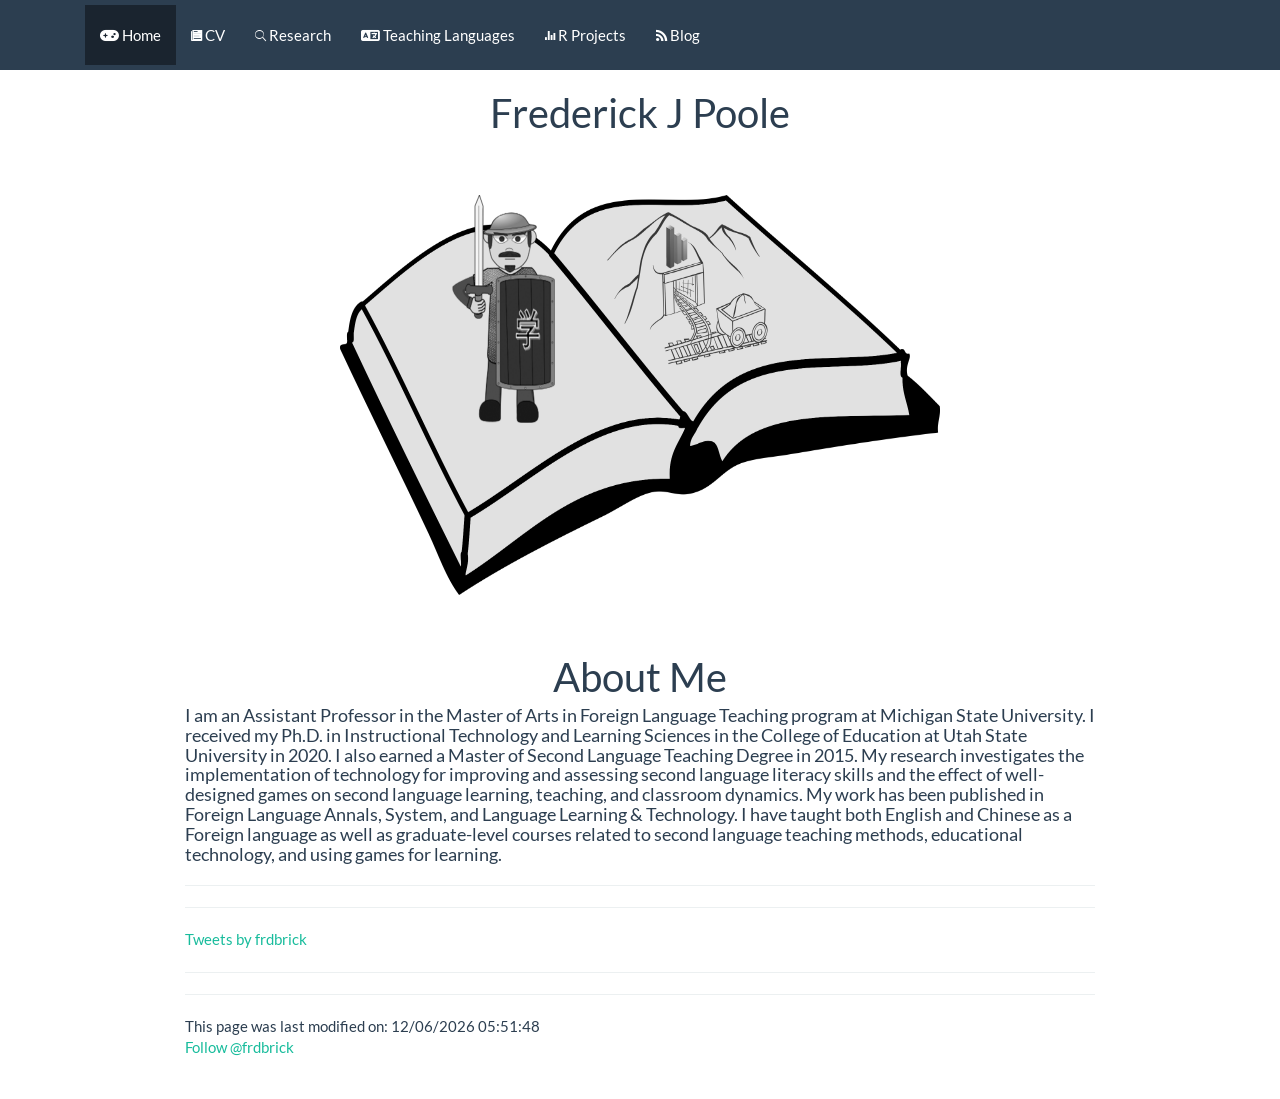
==== commit 2cf11dc1: "Added Link" ====
--- a/index.html
+++ b/index.html
@@ -13,8 +13,8 @@
 
 <title>index.knit</title>
 
-<script src="site_libs/header-attrs-2.11/header-attrs.js"></script>
-<script src="site_libs/jquery-3.5.1/jquery-3.5.1.min.js"></script>
+<script src="site_libs/header-attrs-2.24/header-attrs.js"></script>
+<script src="site_libs/jquery-3.6.0/jquery-3.6.0.min.js"></script>
 <meta name="viewport" content="width=device-width, initial-scale=1" />
 <link href="site_libs/bootstrap-3.3.5/css/flatly.min.css" rel="stylesheet" />
 <script src="site_libs/bootstrap-3.3.5/js/bootstrap.min.js"></script>
@@ -32,8 +32,8 @@
 <script src="site_libs/navigation-1.1/tabsets.js"></script>
 <link href="site_libs/highlightjs-9.12.0/default.css" rel="stylesheet" />
 <script src="site_libs/highlightjs-9.12.0/highlight.js"></script>
-<link href="site_libs/font-awesome-5.1.0/css/all.css" rel="stylesheet" />
-<link href="site_libs/font-awesome-5.1.0/css/v4-shims.css" rel="stylesheet" />
+<link href="site_libs/font-awesome-6.4.2/css/all.min.css" rel="stylesheet" />
+<link href="site_libs/font-awesome-6.4.2/css/v4-shims.min.css" rel="stylesheet" />
 <link href="site_libs/ionicons-2.0.1/css/ionicons.min.css" rel="stylesheet" />
 
 <style type="text/css">
@@ -60,6 +60,7 @@
 
 
 
+
 <link rel="stylesheet" href="custom.css" type="text/css" />
 
 
@@ -84,6 +85,9 @@
 }
 summary {
   display: list-item;
+}
+details > summary > p:only-child {
+  display: inline;
 }
 pre code {
   padding: 0;
@@ -141,11 +145,15 @@
     href = "index.html";
   var menuAnchor = $('a[href="' + href + '"]');
 
-  // mark it active
-  menuAnchor.tab('show');
-
-  // if it's got a parent navbar menu mark it active as well
-  menuAnchor.closest('li.dropdown').addClass('active');
+  // mark the anchor link active (and if it's in a dropdown, also mark that active)
+  var dropdown = menuAnchor.closest('li.dropdown');
+  if (window.bootstrap) { // Bootstrap 4+
+    menuAnchor.addClass('active');
+    dropdown.find('> .dropdown-toggle').addClass('active');
+  } else { // Bootstrap 3
+    menuAnchor.parent().addClass('active');
+    dropdown.addClass('active');
+  }
 
   // Navbar adjustments
   var navHeight = $(".navbar").first().height() + 15;
@@ -174,8 +182,8 @@
   border-radius: 4px;
 }
 
-.tabset-dropdown > .nav-tabs > li.active:before {
-  content: "";
+.tabset-dropdown > .nav-tabs > li.active:before, .tabset-dropdown > .nav-tabs.nav-tabs-open:before {
+  content: "\e259";
   font-family: 'Glyphicons Halflings';
   display: inline-block;
   padding: 10px;
@@ -183,16 +191,9 @@
 }
 
 .tabset-dropdown > .nav-tabs.nav-tabs-open > li.active:before {
-  content: "&#xe258;";
+  content: "\e258";
+  font-family: 'Glyphicons Halflings';
   border: none;
-}
-
-.tabset-dropdown > .nav-tabs.nav-tabs-open:before {
-  content: "";
-  font-family: 'Glyphicons Halflings';
-  display: inline-block;
-  padding: 10px;
-  border-right: 1px solid #ddd;
 }
 
 .tabset-dropdown > .nav-tabs > li.active {
@@ -236,7 +237,7 @@
 <div class="navbar navbar-default  navbar-fixed-top" role="navigation">
   <div class="container">
     <div class="navbar-header">
-      <button type="button" class="navbar-toggle collapsed" data-toggle="collapse" data-target="#navbar">
+      <button type="button" class="navbar-toggle collapsed" data-toggle="collapse" data-bs-toggle="collapse" data-target="#navbar" data-bs-target="#navbar">
         <span class="icon-bar"></span>
         <span class="icon-bar"></span>
         <span class="icon-bar"></span>
--- a/site_libs/font-awesome-6.4.2/css/v4-shims.min.css
+++ b/site_libs/font-awesome-6.4.2/css/v4-shims.min.css
@@ -0,0 +1,6 @@
+/*!
+ * Font Awesome Free 6.4.2 by @fontawesome - https://fontawesome.com
+ * License - https://fontawesome.com/license/free (Icons: CC BY 4.0, Fonts: SIL OFL 1.1, Code: MIT License)
+ * Copyright 2023 Fonticons, Inc.
+ */
+.fa.fa-glass:before{content:"\f000"}.fa.fa-envelope-o{font-family:"Font Awesome 6 Free";font-weight:400}.fa.fa-envelope-o:before{content:"\f0e0"}.fa.fa-star-o{font-family:"Font Awesome 6 Free";font-weight:400}.fa.fa-star-o:before{content:"\f005"}.fa.fa-close:before,.fa.fa-remove:before{content:"\f00d"}.fa.fa-gear:before{content:"\f013"}.fa.fa-trash-o{font-family:"Font Awesome 6 Free";font-weight:400}.fa.fa-trash-o:before{content:"\f2ed"}.fa.fa-home:before{content:"\f015"}.fa.fa-file-o{font-family:"Font Awesome 6 Free";font-weight:400}.fa.fa-file-o:before{content:"\f15b"}.fa.fa-clock-o{font-family:"Font Awesome 6 Free";font-weight:400}.fa.fa-clock-o:before{content:"\f017"}.fa.fa-arrow-circle-o-down{font-family:"Font Awesome 6 Free";font-weight:400}.fa.fa-arrow-circle-o-down:before{content:"\f358"}.fa.fa-arrow-circle-o-up{font-family:"Font Awesome 6 Free";font-weight:400}.fa.fa-arrow-circle-o-up:before{content:"\f35b"}.fa.fa-play-circle-o{font-family:"Font Awesome 6 Free";font-weight:400}.fa.fa-play-circle-o:before{content:"\f144"}.fa.fa-repeat:before,.fa.fa-rotate-right:before{content:"\f01e"}.fa.fa-refresh:before{content:"\f021"}.fa.fa-list-alt{font-family:"Font Awesome 6 Free";font-weight:400}.fa.fa-list-alt:before{content:"\f022"}.fa.fa-dedent:before{content:"\f03b"}.fa.fa-video-camera:before{content:"\f03d"}.fa.fa-picture-o{font-family:"Font Awesome 6 Free";font-weight:400}.fa.fa-picture-o:before{content:"\f03e"}.fa.fa-photo{font-family:"Font Awesome 6 Free";font-weight:400}.fa.fa-photo:before{content:"\f03e"}.fa.fa-image{font-family:"Font Awesome 6 Free";font-weight:400}.fa.fa-image:before{content:"\f03e"}.fa.fa-map-marker:before{content:"\f3c5"}.fa.fa-pencil-square-o{font-family:"Font Awesome 6 Free";font-weight:400}.fa.fa-pencil-square-o:before{content:"\f044"}.fa.fa-edit{font-family:"Font Awesome 6 Free";font-weight:400}.fa.fa-edit:before{content:"\f044"}.fa.fa-share-square-o:before{content:"\f14d"}.fa.fa-check-square-o{font-family:"Font Awesome 6 Free";font-weight:400}.fa.fa-check-square-o:before{content:"\f14a"}.fa.fa-arrows:before{content:"\f0b2"}.fa.fa-times-circle-o{font-family:"Font Awesome 6 Free";font-weight:400}.fa.fa-times-circle-o:before{content:"\f057"}.fa.fa-check-circle-o{font-family:"Font Awesome 6 Free";font-weight:400}.fa.fa-check-circle-o:before{content:"\f058"}.fa.fa-mail-forward:before{content:"\f064"}.fa.fa-expand:before{content:"\f424"}.fa.fa-compress:before{content:"\f422"}.fa.fa-eye,.fa.fa-eye-slash{font-family:"Font Awesome 6 Free";font-weight:400}.fa.fa-warning:before{content:"\f071"}.fa.fa-calendar:before{content:"\f073"}.fa.fa-arrows-v:before{content:"\f338"}.fa.fa-arrows-h:before{content:"\f337"}.fa.fa-bar-chart-o:before,.fa.fa-bar-chart:before{content:"\e0e3"}.fa.fa-twitter-square{font-family:"Font Awesome 6 Brands";font-weight:400}.fa.fa-twitter-square:before{content:"\f081"}.fa.fa-facebook-square{font-family:"Font Awesome 6 Brands";font-weight:400}.fa.fa-facebook-square:before{content:"\f082"}.fa.fa-gears:before{content:"\f085"}.fa.fa-thumbs-o-up{font-family:"Font Awesome 6 Free";font-weight:400}.fa.fa-thumbs-o-up:before{content:"\f164"}.fa.fa-thumbs-o-down{font-family:"Font Awesome 6 Free";font-weight:400}.fa.fa-thumbs-o-down:before{content:"\f165"}.fa.fa-heart-o{font-family:"Font Awesome 6 Free";font-weight:400}.fa.fa-heart-o:before{content:"\f004"}.fa.fa-sign-out:before{content:"\f2f5"}.fa.fa-linkedin-square{font-family:"Font Awesome 6 Brands";font-weight:400}.fa.fa-linkedin-square:before{content:"\f08c"}.fa.fa-thumb-tack:before{content:"\f08d"}.fa.fa-external-link:before{content:"\f35d"}.fa.fa-sign-in:before{content:"\f2f6"}.fa.fa-github-square{font-family:"Font Awesome 6 Brands";font-weight:400}.fa.fa-github-square:before{content:"\f092"}.fa.fa-lemon-o{font-family:"Font Awesome 6 Free";font-weight:400}.fa.fa-lemon-o:before{content:"\f094"}.fa.fa-square-o{font-family:"Font Awesome 6 Free";font-weight:400}.fa.fa-square-o:before{content:"\f0c8"}.fa.fa-bookmark-o{font-family:"Font Awesome 6 Free";font-weight:400}.fa.fa-bookmark-o:before{content:"\f02e"}.fa.fa-facebook,.fa.fa-twitter{font-family:"Font Awesome 6 Brands";font-weight:400}.fa.fa-facebook:before{content:"\f39e"}.fa.fa-facebook-f{font-family:"Font Awesome 6 Brands";font-weight:400}.fa.fa-facebook-f:before{content:"\f39e"}.fa.fa-github{font-family:"Font Awesome 6 Brands";font-weight:400}.fa.fa-credit-card{font-family:"Font Awesome 6 Free";font-weight:400}.fa.fa-feed:before{content:"\f09e"}.fa.fa-hdd-o{font-family:"Font Awesome 6 Free";font-weight:400}.fa.fa-hdd-o:before{content:"\f0a0"}.fa.fa-hand-o-right{font-family:"Font Awesome 6 Free";font-weight:400}.fa.fa-hand-o-right:before{content:"\f0a4"}.fa.fa-hand-o-left{font-family:"Font Awesome 6 Free";font-weight:400}.fa.fa-hand-o-left:before{content:"\f0a5"}.fa.fa-hand-o-up{font-family:"Font Awesome 6 Free";font-weight:400}.fa.fa-hand-o-up:before{content:"\f0a6"}.fa.fa-hand-o-down{font-family:"Font Awesome 6 Free";font-weight:400}.fa.fa-hand-o-down:before{content:"\f0a7"}.fa.fa-globe:before{content:"\f57d"}.fa.fa-tasks:before{content:"\f828"}.fa.fa-arrows-alt:before{content:"\f31e"}.fa.fa-group:before{content:"\f0c0"}.fa.fa-chain:before{content:"\f0c1"}.fa.fa-cut:before{content:"\f0c4"}.fa.fa-files-o{font-family:"Font Awesome 6 Free";font-weight:400}.fa.fa-files-o:before{content:"\f0c5"}.fa.fa-floppy-o{font-family:"Font Awesome 6 Free";font-weight:400}.fa.fa-floppy-o:before{content:"\f0c7"}.fa.fa-save{font-family:"Font Awesome 6 Free";font-weight:400}.fa.fa-save:before{content:"\f0c7"}.fa.fa-navicon:before,.fa.fa-reorder:before{content:"\f0c9"}.fa.fa-magic:before{content:"\e2ca"}.fa.fa-pinterest,.fa.fa-pinterest-square{font-family:"Font Awesome 6 Brands";font-weight:400}.fa.fa-pinterest-square:before{content:"\f0d3"}.fa.fa-google-plus-square{font-family:"Font Awesome 6 Brands";font-weight:400}.fa.fa-google-plus-square:before{content:"\f0d4"}.fa.fa-google-plus{font-family:"Font Awesome 6 Brands";font-weight:400}.fa.fa-google-plus:before{content:"\f0d5"}.fa.fa-money:before{content:"\f3d1"}.fa.fa-unsorted:before{content:"\f0dc"}.fa.fa-sort-desc:before{content:"\f0dd"}.fa.fa-sort-asc:before{content:"\f0de"}.fa.fa-linkedin{font-family:"Font Awesome 6 Brands";font-weight:400}.fa.fa-linkedin:before{content:"\f0e1"}.fa.fa-rotate-left:before{content:"\f0e2"}.fa.fa-legal:before{content:"\f0e3"}.fa.fa-dashboard:before,.fa.fa-tachometer:before{content:"\f625"}.fa.fa-comment-o{font-family:"Font Awesome 6 Free";font-weight:400}.fa.fa-comment-o:before{content:"\f075"}.fa.fa-comments-o{font-family:"Font Awesome 6 Free";font-weight:400}.fa.fa-comments-o:before{content:"\f086"}.fa.fa-flash:before{content:"\f0e7"}.fa.fa-clipboard:before{content:"\f0ea"}.fa.fa-lightbulb-o{font-family:"Font Awesome 6 Free";font-weight:400}.fa.fa-lightbulb-o:before{content:"\f0eb"}.fa.fa-exchange:before{content:"\f362"}.fa.fa-cloud-download:before{content:"\f0ed"}.fa.fa-cloud-upload:before{content:"\f0ee"}.fa.fa-bell-o{font-family:"Font Awesome 6 Free";font-weight:400}.fa.fa-bell-o:before{content:"\f0f3"}.fa.fa-cutlery:before{content:"\f2e7"}.fa.fa-file-text-o{font-family:"Font Awesome 6 Free";font-weight:400}.fa.fa-file-text-o:before{content:"\f15c"}.fa.fa-building-o{font-family:"Font Awesome 6 Free";font-weight:400}.fa.fa-building-o:before{content:"\f1ad"}.fa.fa-hospital-o{font-family:"Font Awesome 6 Free";font-weight:400}.fa.fa-hospital-o:before{content:"\f0f8"}.fa.fa-tablet:before{content:"\f3fa"}.fa.fa-mobile-phone:before,.fa.fa-mobile:before{content:"\f3cd"}.fa.fa-circle-o{font-family:"Font Awesome 6 Free";font-weight:400}.fa.fa-circle-o:before{content:"\f111"}.fa.fa-mail-reply:before{content:"\f3e5"}.fa.fa-github-alt{font-family:"Font Awesome 6 Brands";font-weight:400}.fa.fa-folder-o{font-family:"Font Awesome 6 Free";font-weight:400}.fa.fa-folder-o:before{content:"\f07b"}.fa.fa-folder-open-o{font-family:"Font Awesome 6 Free";font-weight:400}.fa.fa-folder-open-o:before{content:"\f07c"}.fa.fa-smile-o{font-family:"Font Awesome 6 Free";font-weight:400}.fa.fa-smile-o:before{content:"\f118"}.fa.fa-frown-o{font-family:"Font Awesome 6 Free";font-weight:400}.fa.fa-frown-o:before{content:"\f119"}.fa.fa-meh-o{font-family:"Font Awesome 6 Free";font-weight:400}.fa.fa-meh-o:before{content:"\f11a"}.fa.fa-keyboard-o{font-family:"Font Awesome 6 Free";font-weight:400}.fa.fa-keyboard-o:before{content:"\f11c"}.fa.fa-flag-o{font-family:"Font Awesome 6 Free";font-weight:400}.fa.fa-flag-o:before{content:"\f024"}.fa.fa-mail-reply-all:before{content:"\f122"}.fa.fa-star-half-o{font-family:"Font Awesome 6 Free";font-weight:400}.fa.fa-star-half-o:before{content:"\f5c0"}.fa.fa-star-half-empty{font-family:"Font Awesome 6 Free";font-weight:400}.fa.fa-star-half-empty:before{content:"\f5c0"}.fa.fa-star-half-full{font-family:"Font Awesome 6 Free";font-weight:400}.fa.fa-star-half-full:before{content:"\f5c0"}.fa.fa-code-fork:before{content:"\f126"}.fa.fa-chain-broken:before,.fa.fa-unlink:before{content:"\f127"}.fa.fa-calendar-o{font-family:"Font Awesome 6 Free";font-weight:400}.fa.fa-calendar-o:before{content:"\f133"}.fa.fa-css3,.fa.fa-html5,.fa.fa-maxcdn{font-family:"Font Awesome 6 Brands";font-weight:400}.fa.fa-unlock-alt:before{content:"\f09c"}.fa.fa-minus-square-o{font-family:"Font Awesome 6 Free";font-weight:400}.fa.fa-minus-square-o:before{content:"\f146"}.fa.fa-level-up:before{content:"\f3bf"}.fa.fa-level-down:before{content:"\f3be"}.fa.fa-pencil-square:before{content:"\f14b"}.fa.fa-external-link-square:before{content:"\f360"}.fa.fa-compass{font-family:"Font Awesome 6 Free";font-weight:400}.fa.fa-caret-square-o-down{font-family:"Font Awesome 6 Free";font-weight:400}.fa.fa-caret-square-o-down:before{content:"\f150"}.fa.fa-toggle-down{font-family:"Font Awesome 6 Free";font-weight:400}.fa.fa-toggle-down:before{content:"\f150"}.fa.fa-caret-square-o-up{font-family:"Font Awesome 6 Free";font-weight:400}.fa.fa-caret-square-o-up:before{content:"\f151"}.fa.fa-toggle-up{font-family:"Font Awesome 6 Free";font-weight:400}.fa.fa-toggle-up:before{content:"\f151"}.fa.fa-caret-square-o-right{font-family:"Font Awesome 6 Free";font-weight:400}.fa.fa-caret-square-o-right:before{content:"\f152"}.fa.fa-toggle-right{font-family:"Font Awesome 6 Free";font-weight:400}.fa.fa-toggle-right:before{content:"\f152"}.fa.fa-eur:before,.fa.fa-euro:before{content:"\f153"}.fa.fa-gbp:before{content:"\f154"}.fa.fa-dollar:before,.fa.fa-usd:before{content:"\24"}.fa.fa-inr:before,.fa.fa-rupee:before{content:"\e1bc"}.fa.fa-cny:before,.fa.fa-jpy:before,.fa.fa-rmb:before,.fa.fa-yen:before{content:"\f157"}.fa.fa-rouble:before,.fa.fa-rub:before,.fa.fa-ruble:before{content:"\f158"}.fa.fa-krw:before,.fa.fa-won:before{content:"\f159"}.fa.fa-bitcoin,.fa.fa-btc{font-family:"Font Awesome 6 Brands";font-weight:400}.fa.fa-bitcoin:before{content:"\f15a"}.fa.fa-file-text:before{content:"\f15c"}.fa.fa-sort-alpha-asc:before{content:"\f15d"}.fa.fa-sort-alpha-desc:before{content:"\f881"}.fa.fa-sort-amount-asc:before{content:"\f884"}.fa.fa-sort-amount-desc:before{content:"\f160"}.fa.fa-sort-numeric-asc:before{content:"\f162"}.fa.fa-sort-numeric-desc:before{content:"\f886"}.fa.fa-youtube-square{font-family:"Font Awesome 6 Brands";font-weight:400}.fa.fa-youtube-square:before{content:"\f431"}.fa.fa-xing,.fa.fa-xing-square,.fa.fa-youtube{font-family:"Font Awesome 6 Brands";font-weight:400}.fa.fa-xing-square:before{content:"\f169"}.fa.fa-youtube-play{font-family:"Font Awesome 6 Brands";font-weight:400}.fa.fa-youtube-play:before{content:"\f167"}.fa.fa-adn,.fa.fa-bitbucket,.fa.fa-bitbucket-square,.fa.fa-dropbox,.fa.fa-flickr,.fa.fa-instagram,.fa.fa-stack-overflow{font-family:"Font Awesome 6 Brands";font-weight:400}.fa.fa-bitbucket-square:before{content:"\f171"}.fa.fa-tumblr,.fa.fa-tumblr-square{font-family:"Font Awesome 6 Brands";font-weight:400}.fa.fa-tumblr-square:before{content:"\f174"}.fa.fa-long-arrow-down:before{content:"\f309"}.fa.fa-long-arrow-up:before{content:"\f30c"}.fa.fa-long-arrow-left:before{content:"\f30a"}.fa.fa-long-arrow-right:before{content:"\f30b"}.fa.fa-android,.fa.fa-apple,.fa.fa-dribbble,.fa.fa-foursquare,.fa.fa-gittip,.fa.fa-gratipay,.fa.fa-linux,.fa.fa-skype,.fa.fa-trello,.fa.fa-windows{font-family:"Font Awesome 6 Brands";font-weight:400}.fa.fa-gittip:before{content:"\f184"}.fa.fa-sun-o{font-family:"Font Awesome 6 Free";font-weight:400}.fa.fa-sun-o:before{content:"\f185"}.fa.fa-moon-o{font-family:"Font Awesome 6 Free";font-weight:400}.fa.fa-moon-o:before{content:"\f186"}.fa.fa-pagelines,.fa.fa-renren,.fa.fa-stack-exchange,.fa.fa-vk,.fa.fa-weibo{font-family:"Font Awesome 6 Brands";font-weight:400}.fa.fa-arrow-circle-o-right{font-family:"Font Awesome 6 Free";font-weight:400}.fa.fa-arrow-circle-o-right:before{content:"\f35a"}.fa.fa-arrow-circle-o-left{font-family:"Font Awesome 6 Free";font-weight:400}.fa.fa-arrow-circle-o-left:before{content:"\f359"}.fa.fa-caret-square-o-left{font-family:"Font Awesome 6 Free";font-weight:400}.fa.fa-caret-square-o-left:before{content:"\f191"}.fa.fa-toggle-left{font-family:"Font Awesome 6 Free";font-weight:400}.fa.fa-toggle-left:before{content:"\f191"}.fa.fa-dot-circle-o{font-family:"Font Awesome 6 Free";font-weight:400}.fa.fa-dot-circle-o:before{content:"\f192"}.fa.fa-vimeo-square{font-family:"Font Awesome 6 Brands";font-weight:400}.fa.fa-vimeo-square:before{content:"\f194"}.fa.fa-try:before,.fa.fa-turkish-lira:before{content:"\e2bb"}.fa.fa-plus-square-o{font-family:"Font Awesome 6 Free";font-weight:400}.fa.fa-plus-square-o:before{content:"\f0fe"}.fa.fa-openid,.fa.fa-slack,.fa.fa-wordpress{font-family:"Font Awesome 6 Brands";font-weight:400}.fa.fa-bank:before,.fa.fa-institution:before{content:"\f19c"}.fa.fa-mortar-board:before{content:"\f19d"}.fa.fa-google,.fa.fa-reddit,.fa.fa-reddit-square,.fa.fa-yahoo{font-family:"Font Awesome 6 Brands";font-weight:400}.fa.fa-reddit-square:before{content:"\f1a2"}.fa.fa-behance,.fa.fa-behance-square,.fa.fa-delicious,.fa.fa-digg,.fa.fa-drupal,.fa.fa-joomla,.fa.fa-pied-piper-alt,.fa.fa-pied-piper-pp,.fa.fa-stumbleupon,.fa.fa-stumbleupon-circle{font-family:"Font Awesome 6 Brands";font-weight:400}.fa.fa-behance-square:before{content:"\f1b5"}.fa.fa-steam,.fa.fa-steam-square{font-family:"Font Awesome 6 Brands";font-weight:400}.fa.fa-steam-square:before{content:"\f1b7"}.fa.fa-automobile:before{content:"\f1b9"}.fa.fa-cab:before{content:"\f1ba"}.fa.fa-deviantart,.fa.fa-soundcloud,.fa.fa-spotify{font-family:"Font Awesome 6 Brands";font-weight:400}.fa.fa-file-pdf-o{font-family:"Font Awesome 6 Free";font-weight:400}.fa.fa-file-pdf-o:before{content:"\f1c1"}.fa.fa-file-word-o{font-family:"Font Awesome 6 Free";font-weight:400}.fa.fa-file-word-o:before{content:"\f1c2"}.fa.fa-file-excel-o{font-family:"Font Awesome 6 Free";font-weight:400}.fa.fa-file-excel-o:before{content:"\f1c3"}.fa.fa-file-powerpoint-o{font-family:"Font Awesome 6 Free";font-weight:400}.fa.fa-file-powerpoint-o:before{content:"\f1c4"}.fa.fa-file-image-o{font-family:"Font Awesome 6 Free";font-weight:400}.fa.fa-file-image-o:before{content:"\f1c5"}.fa.fa-file-photo-o{font-family:"Font Awesome 6 Free";font-weight:400}.fa.fa-file-photo-o:before{content:"\f1c5"}.fa.fa-file-picture-o{font-family:"Font Awesome 6 Free";font-weight:400}.fa.fa-file-picture-o:before{content:"\f1c5"}.fa.fa-file-archive-o{font-family:"Font Awesome 6 Free";font-weight:400}.fa.fa-file-archive-o:before{content:"\f1c6"}.fa.fa-file-zip-o{font-family:"Font Awesome 6 Free";font-weight:400}.fa.fa-file-zip-o:before{content:"\f1c6"}.fa.fa-file-audio-o{font-family:"Font Awesome 6 Free";font-weight:400}.fa.fa-file-audio-o:before{content:"\f1c7"}.fa.fa-file-sound-o{font-family:"Font Awesome 6 Free";font-weight:400}.fa.fa-file-sound-o:before{content:"\f1c7"}.fa.fa-file-video-o{font-family:"Font Awesome 6 Free";font-weight:400}.fa.fa-file-video-o:before{content:"\f1c8"}.fa.fa-file-movie-o{font-family:"Font Awesome 6 Free";font-weight:400}.fa.fa-file-movie-o:before{content:"\f1c8"}.fa.fa-file-code-o{font-family:"Font Awesome 6 Free";font-weight:400}.fa.fa-file-code-o:before{content:"\f1c9"}.fa.fa-codepen,.fa.fa-jsfiddle,.fa.fa-vine{font-family:"Font Awesome 6 Brands";font-weight:400}.fa.fa-life-bouy:before,.fa.fa-life-buoy:before,.fa.fa-life-saver:before,.fa.fa-support:before{content:"\f1cd"}.fa.fa-circle-o-notch:before{content:"\f1ce"}.fa.fa-ra,.fa.fa-rebel{font-family:"Font Awesome 6 Brands";font-weight:400}.fa.fa-ra:before{content:"\f1d0"}.fa.fa-resistance{font-family:"Font Awesome 6 Brands";font-weight:400}.fa.fa-resistance:before{content:"\f1d0"}.fa.fa-empire,.fa.fa-ge{font-family:"Font Awesome 6 Brands";font-weight:400}.fa.fa-ge:before{content:"\f1d1"}.fa.fa-git-square{font-family:"Font Awesome 6 Brands";font-weight:400}.fa.fa-git-square:before{content:"\f1d2"}.fa.fa-git,.fa.fa-hacker-news,.fa.fa-y-combinator-square{font-family:"Font Awesome 6 Brands";font-weight:400}.fa.fa-y-combinator-square:before{content:"\f1d4"}.fa.fa-yc-square{font-family:"Font Awesome 6 Brands";font-weight:400}.fa.fa-yc-square:before{content:"\f1d4"}.fa.fa-qq,.fa.fa-tencent-weibo,.fa.fa-wechat,.fa.fa-weixin{font-family:"Font Awesome 6 Brands";font-weight:400}.fa.fa-wechat:before{content:"\f1d7"}.fa.fa-send:before{content:"\f1d8"}.fa.fa-paper-plane-o{font-family:"Font Awesome 6 Free";font-weight:400}.fa.fa-paper-plane-o:before{content:"\f1d8"}.fa.fa-send-o{font-family:"Font Awesome 6 Free";font-weight:400}.fa.fa-send-o:before{content:"\f1d8"}.fa.fa-circle-thin{font-family:"Font Awesome 6 Free";font-weight:400}.fa.fa-circle-thin:before{content:"\f111"}.fa.fa-header:before{content:"\f1dc"}.fa.fa-futbol-o{font-family:"Font Awesome 6 Free";font-weight:400}.fa.fa-futbol-o:before{content:"\f1e3"}.fa.fa-soccer-ball-o{font-family:"Font Awesome 6 Free";font-weight:400}.fa.fa-soccer-ball-o:before{content:"\f1e3"}.fa.fa-slideshare,.fa.fa-twitch,.fa.fa-yelp{font-family:"Font Awesome 6 Brands";font-weight:400}.fa.fa-newspaper-o{font-family:"Font Awesome 6 Free";font-weight:400}.fa.fa-newspaper-o:before{content:"\f1ea"}.fa.fa-cc-amex,.fa.fa-cc-discover,.fa.fa-cc-mastercard,.fa.fa-cc-paypal,.fa.fa-cc-stripe,.fa.fa-cc-visa,.fa.fa-google-wallet,.fa.fa-paypal{font-family:"Font Awesome 6 Brands";font-weight:400}.fa.fa-bell-slash-o{font-family:"Font Awesome 6 Free";font-weight:400}.fa.fa-bell-slash-o:before{content:"\f1f6"}.fa.fa-trash:before{content:"\f2ed"}.fa.fa-copyright{font-family:"Font Awesome 6 Free";font-weight:400}.fa.fa-eyedropper:before{content:"\f1fb"}.fa.fa-area-chart:before{content:"\f1fe"}.fa.fa-pie-chart:before{content:"\f200"}.fa.fa-line-chart:before{content:"\f201"}.fa.fa-lastfm,.fa.fa-lastfm-square{font-family:"Font Awesome 6 Brands";font-weight:400}.fa.fa-lastfm-square:before{content:"\f203"}.fa.fa-angellist,.fa.fa-ioxhost{font-family:"Font Awesome 6 Brands";font-weight:400}.fa.fa-cc{font-family:"Font Awesome 6 Free";font-weight:400}.fa.fa-cc:before{content:"\f20a"}.fa.fa-ils:before,.fa.fa-shekel:before,.fa.fa-sheqel:before{content:"\f20b"}.fa.fa-buysellads,.fa.fa-connectdevelop,.fa.fa-dashcube,.fa.fa-forumbee,.fa.fa-leanpub,.fa.fa-sellsy,.fa.fa-shirtsinbulk,.fa.fa-simplybuilt,.fa.fa-skyatlas{font-family:"Font Awesome 6 Brands";font-weight:400}.fa.fa-diamond{font-family:"Font Awesome 6 Free";font-weight:400}.fa.fa-diamond:before{content:"\f3a5"}.fa.fa-intersex:before,.fa.fa-transgender:before{content:"\f224"}.fa.fa-transgender-alt:before{content:"\f225"}.fa.fa-facebook-official{font-family:"Font Awesome 6 Brands";font-weight:400}.fa.fa-facebook-official:before{content:"\f09a"}.fa.fa-pinterest-p,.fa.fa-whatsapp{font-family:"Font Awesome 6 Brands";font-weight:400}.fa.fa-hotel:before{content:"\f236"}.fa.fa-medium,.fa.fa-viacoin,.fa.fa-y-combinator,.fa.fa-yc{font-family:"Font Awesome 6 Brands";font-weight:400}.fa.fa-yc:before{content:"\f23b"}.fa.fa-expeditedssl,.fa.fa-opencart,.fa.fa-optin-monster{font-family:"Font Awesome 6 Brands";font-weight:400}.fa.fa-battery-4:before,.fa.fa-battery:before{content:"\f240"}.fa.fa-battery-3:before{content:"\f241"}.fa.fa-battery-2:before{content:"\f242"}.fa.fa-battery-1:before{content:"\f243"}.fa.fa-battery-0:before{content:"\f244"}.fa.fa-object-group,.fa.fa-object-ungroup,.fa.fa-sticky-note-o{font-family:"Font Awesome 6 Free";font-weight:400}.fa.fa-sticky-note-o:before{content:"\f249"}.fa.fa-cc-diners-club,.fa.fa-cc-jcb{font-family:"Font Awesome 6 Brands";font-weight:400}.fa.fa-clone{font-family:"Font Awesome 6 Free";font-weight:400}.fa.fa-hourglass-o:before{content:"\f254"}.fa.fa-hourglass-1:before{content:"\f251"}.fa.fa-hourglass-2:before{content:"\f252"}.fa.fa-hourglass-3:before{content:"\f253"}.fa.fa-hand-rock-o{font-family:"Font Awesome 6 Free";font-weight:400}.fa.fa-hand-rock-o:before{content:"\f255"}.fa.fa-hand-grab-o{font-family:"Font Awesome 6 Free";font-weight:400}.fa.fa-hand-grab-o:before{content:"\f255"}.fa.fa-hand-paper-o{font-family:"Font Awesome 6 Free";font-weight:400}.fa.fa-hand-paper-o:before{content:"\f256"}.fa.fa-hand-stop-o{font-family:"Font Awesome 6 Free";font-weight:400}.fa.fa-hand-stop-o:before{content:"\f256"}.fa.fa-hand-scissors-o{font-family:"Font Awesome 6 Free";font-weight:400}.fa.fa-hand-scissors-o:before{content:"\f257"}.fa.fa-hand-lizard-o{font-family:"Font Awesome 6 Free";font-weight:400}.fa.fa-hand-lizard-o:before{content:"\f258"}.fa.fa-hand-spock-o{font-family:"Font Awesome 6 Free";font-weight:400}.fa.fa-hand-spock-o:before{content:"\f259"}.fa.fa-hand-pointer-o{font-family:"Font Awesome 6 Free";font-weight:400}.fa.fa-hand-pointer-o:before{content:"\f25a"}.fa.fa-hand-peace-o{font-family:"Font Awesome 6 Free";font-weight:400}.fa.fa-hand-peace-o:before{content:"\f25b"}.fa.fa-registered{font-family:"Font Awesome 6 Free";font-weight:400}.fa.fa-creative-commons,.fa.fa-gg,.fa.fa-gg-circle,.fa.fa-odnoklassniki,.fa.fa-odnoklassniki-square{font-family:"Font Awesome 6 Brands";font-weight:400}.fa.fa-odnoklassniki-square:before{content:"\f264"}.fa.fa-chrome,.fa.fa-firefox,.fa.fa-get-pocket,.fa.fa-internet-explorer,.fa.fa-opera,.fa.fa-safari,.fa.fa-wikipedia-w{font-family:"Font Awesome 6 Brands";font-weight:400}.fa.fa-television:before{content:"\f26c"}.fa.fa-500px,.fa.fa-amazon,.fa.fa-contao{font-family:"Font Awesome 6 Brands";font-weight:400}.fa.fa-calendar-plus-o{font-family:"Font Awesome 6 Free";font-weight:400}.fa.fa-calendar-plus-o:before{content:"\f271"}.fa.fa-calendar-minus-o{font-family:"Font Awesome 6 Free";font-weight:400}.fa.fa-calendar-minus-o:before{content:"\f272"}.fa.fa-calendar-times-o{font-family:"Font Awesome 6 Free";font-weight:400}.fa.fa-calendar-times-o:before{content:"\f273"}.fa.fa-calendar-check-o{font-family:"Font Awesome 6 Free";font-weight:400}.fa.fa-calendar-check-o:before{content:"\f274"}.fa.fa-map-o{font-family:"Font Awesome 6 Free";font-weight:400}.fa.fa-map-o:before{content:"\f279"}.fa.fa-commenting:before{content:"\f4ad"}.fa.fa-commenting-o{font-family:"Font Awesome 6 Free";font-weight:400}.fa.fa-commenting-o:before{content:"\f4ad"}.fa.fa-houzz,.fa.fa-vimeo{font-family:"Font Awesome 6 Brands";font-weight:400}.fa.fa-vimeo:before{content:"\f27d"}.fa.fa-black-tie,.fa.fa-edge,.fa.fa-fonticons,.fa.fa-reddit-alien{font-family:"Font Awesome 6 Brands";font-weight:400}.fa.fa-credit-card-alt:before{content:"\f09d"}.fa.fa-codiepie,.fa.fa-fort-awesome,.fa.fa-mixcloud,.fa.fa-modx,.fa.fa-product-hunt,.fa.fa-scribd,.fa.fa-usb{font-family:"Font Awesome 6 Brands";font-weight:400}.fa.fa-pause-circle-o{font-family:"Font Awesome 6 Free";font-weight:400}.fa.fa-pause-circle-o:before{content:"\f28b"}.fa.fa-stop-circle-o{font-family:"Font Awesome 6 Free";font-weight:400}.fa.fa-stop-circle-o:before{content:"\f28d"}.fa.fa-bluetooth,.fa.fa-bluetooth-b,.fa.fa-envira,.fa.fa-gitlab,.fa.fa-wheelchair-alt,.fa.fa-wpbeginner,.fa.fa-wpforms{font-family:"Font Awesome 6 Brands";font-weight:400}.fa.fa-wheelchair-alt:before{content:"\f368"}.fa.fa-question-circle-o{font-family:"Font Awesome 6 Free";font-weight:400}.fa.fa-question-circle-o:before{content:"\f059"}.fa.fa-volume-control-phone:before{content:"\f2a0"}.fa.fa-asl-interpreting:before{content:"\f2a3"}.fa.fa-deafness:before,.fa.fa-hard-of-hearing:before{content:"\f2a4"}.fa.fa-glide,.fa.fa-glide-g{font-family:"Font Awesome 6 Brands";font-weight:400}.fa.fa-signing:before{content:"\f2a7"}.fa.fa-viadeo,.fa.fa-viadeo-square{font-family:"Font Awesome 6 Brands";font-weight:400}.fa.fa-viadeo-square:before{content:"\f2aa"}.fa.fa-snapchat,.fa.fa-snapchat-ghost{font-family:"Font Awesome 6 Brands";font-weight:400}.fa.fa-snapchat-ghost:before{content:"\f2ab"}.fa.fa-snapchat-square{font-family:"Font Awesome 6 Brands";font-weight:400}.fa.fa-snapchat-square:before{content:"\f2ad"}.fa.fa-first-order,.fa.fa-google-plus-official,.fa.fa-pied-piper,.fa.fa-themeisle,.fa.fa-yoast{font-family:"Font Awesome 6 Brands";font-weight:400}.fa.fa-google-plus-official:before{content:"\f2b3"}.fa.fa-google-plus-circle{font-family:"Font Awesome 6 Brands";font-weight:400}.fa.fa-google-plus-circle:before{content:"\f2b3"}.fa.fa-fa,.fa.fa-font-awesome{font-family:"Font Awesome 6 Brands";font-weight:400}.fa.fa-fa:before{content:"\f2b4"}.fa.fa-handshake-o{font-family:"Font Awesome 6 Free";font-weight:400}.fa.fa-handshake-o:before{content:"\f2b5"}.fa.fa-envelope-open-o{font-family:"Font Awesome 6 Free";font-weight:400}.fa.fa-envelope-open-o:before{content:"\f2b6"}.fa.fa-linode{font-family:"Font Awesome 6 Brands";font-weight:400}.fa.fa-address-book-o{font-family:"Font Awesome 6 Free";font-weight:400}.fa.fa-address-book-o:before{content:"\f2b9"}.fa.fa-vcard:before{content:"\f2bb"}.fa.fa-address-card-o{font-family:"Font Awesome 6 Free";font-weight:400}.fa.fa-address-card-o:before{content:"\f2bb"}.fa.fa-vcard-o{font-family:"Font Awesome 6 Free";font-weight:400}.fa.fa-vcard-o:before{content:"\f2bb"}.fa.fa-user-circle-o{font-family:"Font Awesome 6 Free";font-weight:400}.fa.fa-user-circle-o:before{content:"\f2bd"}.fa.fa-user-o{font-family:"Font Awesome 6 Free";font-weight:400}.fa.fa-user-o:before{content:"\f007"}.fa.fa-id-badge{font-family:"Font Awesome 6 Free";font-weight:400}.fa.fa-drivers-license:before{content:"\f2c2"}.fa.fa-id-card-o{font-family:"Font Awesome 6 Free";font-weight:400}.fa.fa-id-card-o:before{content:"\f2c2"}.fa.fa-drivers-license-o{font-family:"Font Awesome 6 Free";font-weight:400}.fa.fa-drivers-license-o:before{content:"\f2c2"}.fa.fa-free-code-camp,.fa.fa-quora,.fa.fa-telegram{font-family:"Font Awesome 6 Brands";font-weight:400}.fa.fa-thermometer-4:before,.fa.fa-thermometer:before{content:"\f2c7"}.fa.fa-thermometer-3:before{content:"\f2c8"}.fa.fa-thermometer-2:before{content:"\f2c9"}.fa.fa-thermometer-1:before{content:"\f2ca"}.fa.fa-thermometer-0:before{content:"\f2cb"}.fa.fa-bathtub:before,.fa.fa-s15:before{content:"\f2cd"}.fa.fa-window-maximize,.fa.fa-window-restore{font-family:"Font Awesome 6 Free";font-weight:400}.fa.fa-times-rectangle:before{content:"\f410"}.fa.fa-window-close-o{font-family:"Font Awesome 6 Free";font-weight:400}.fa.fa-window-close-o:before{content:"\f410"}.fa.fa-times-rectangle-o{font-family:"Font Awesome 6 Free";font-weight:400}.fa.fa-times-rectangle-o:before{content:"\f410"}.fa.fa-bandcamp,.fa.fa-eercast,.fa.fa-etsy,.fa.fa-grav,.fa.fa-imdb,.fa.fa-ravelry{font-family:"Font Awesome 6 Brands";font-weight:400}.fa.fa-eercast:before{content:"\f2da"}.fa.fa-snowflake-o{font-family:"Font Awesome 6 Free";font-weight:400}.fa.fa-snowflake-o:before{content:"\f2dc"}.fa.fa-meetup,.fa.fa-superpowers,.fa.fa-wpexplorer{font-family:"Font Awesome 6 Brands";font-weight:400}
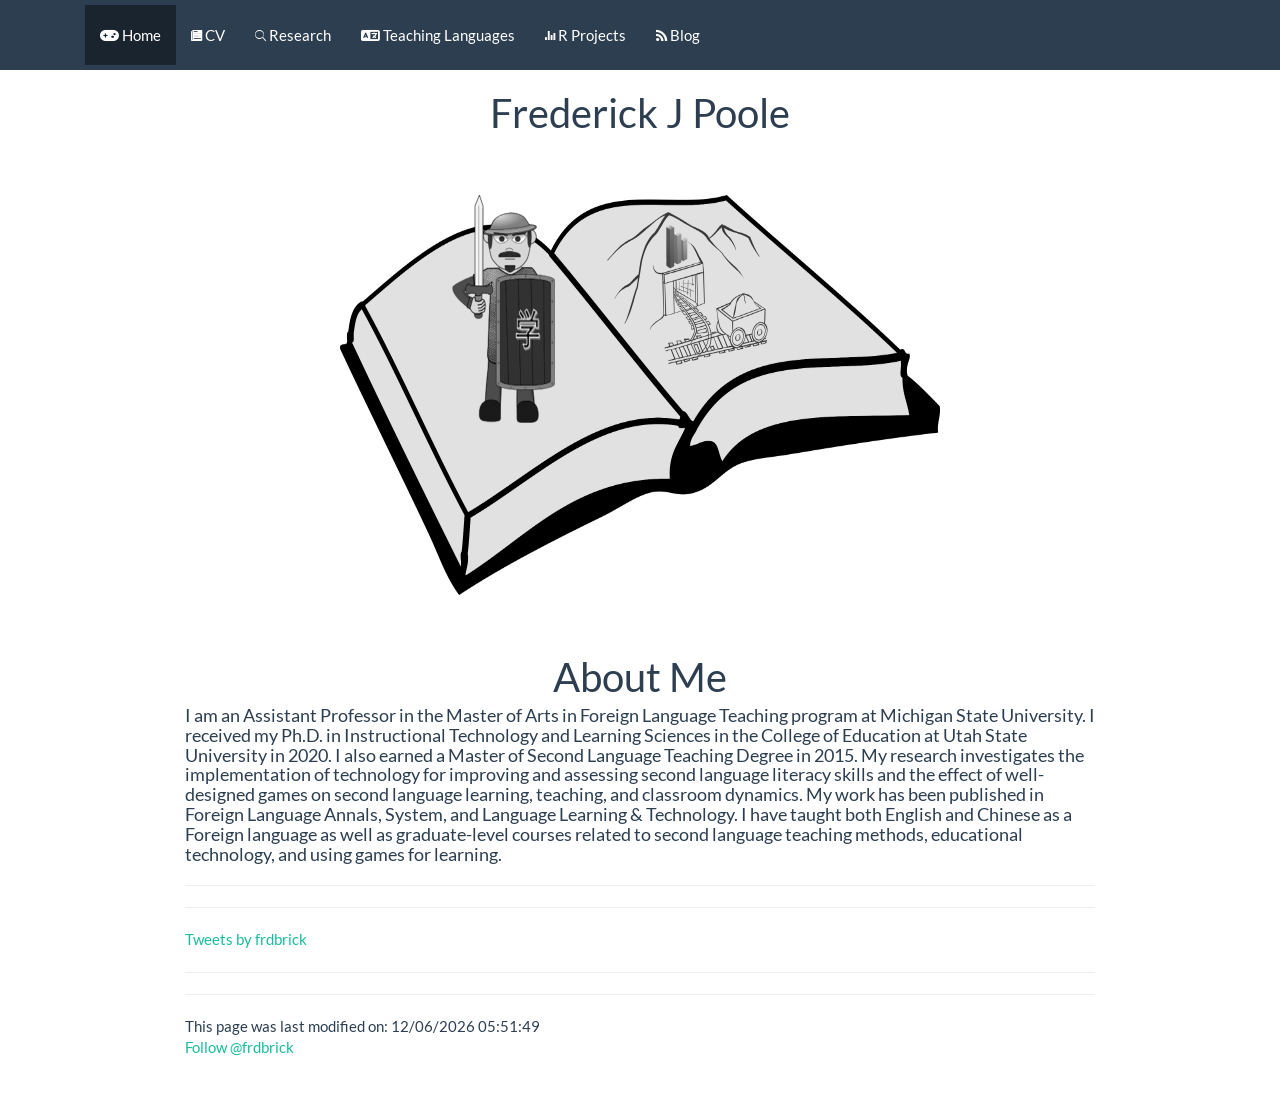
==== commit f7c80e16: "Updated conferences" ====
--- a/index.html
+++ b/index.html
@@ -13,7 +13,7 @@
 
 <title>index.knit</title>
 
-<script src="site_libs/header-attrs-2.24/header-attrs.js"></script>
+<script src="site_libs/header-attrs-2.26/header-attrs.js"></script>
 <script src="site_libs/jquery-3.6.0/jquery-3.6.0.min.js"></script>
 <meta name="viewport" content="width=device-width, initial-scale=1" />
 <link href="site_libs/bootstrap-3.3.5/css/flatly.min.css" rel="stylesheet" />
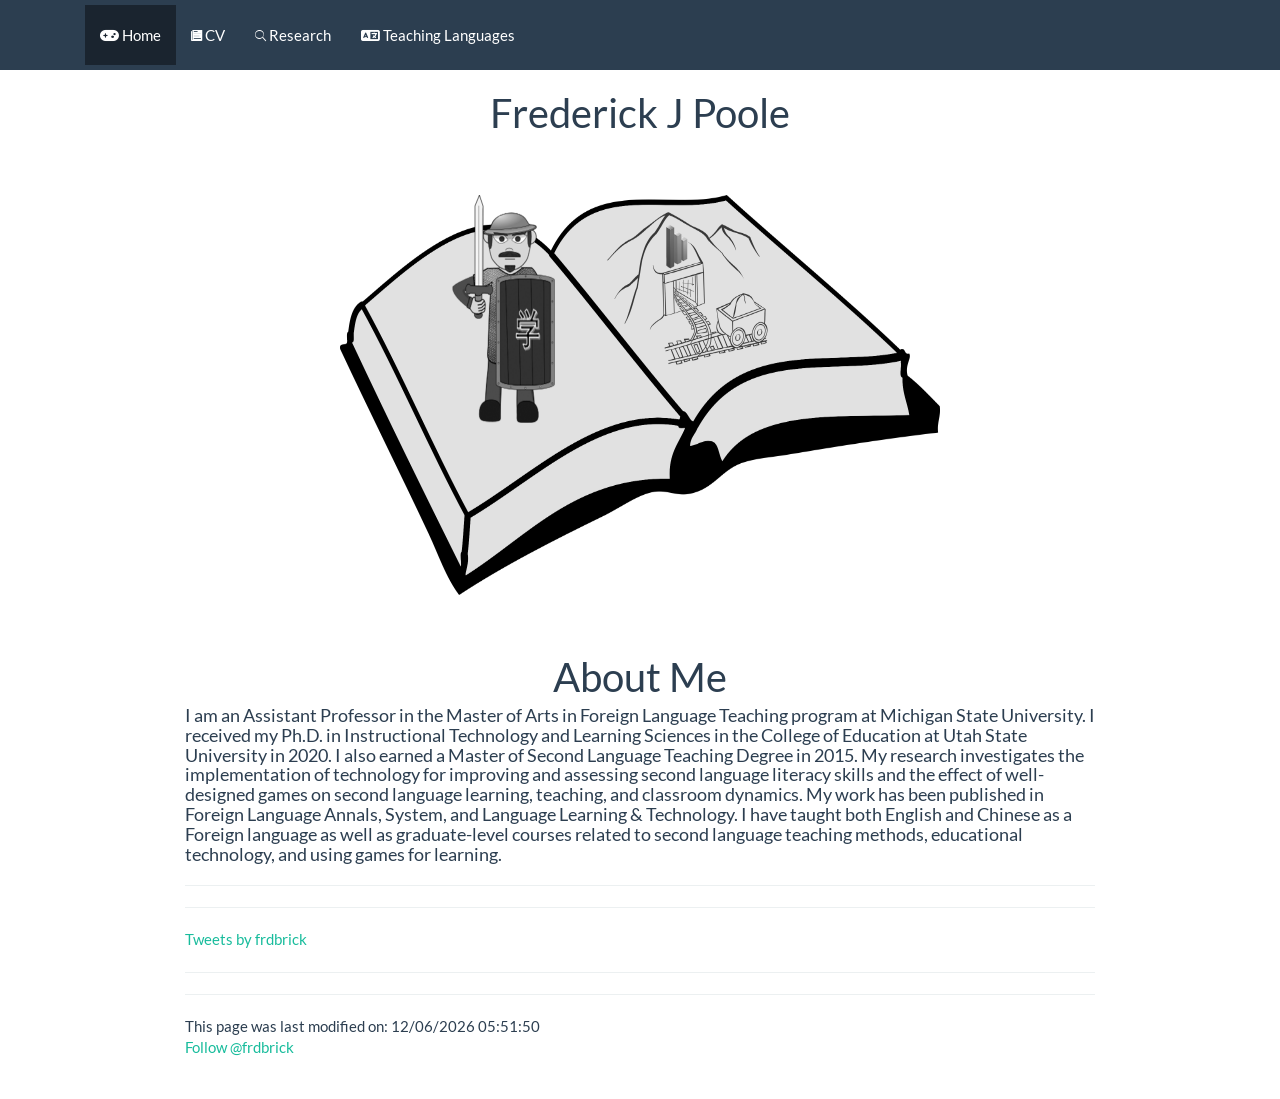
==== commit cbdb2fbc: "Update Research page and simplify site menu Add Current Research sections (generative AI, games and " ====
--- a/index.html
+++ b/index.html
@@ -13,7 +13,7 @@
 
 <title>index.knit</title>
 
-<script src="site_libs/header-attrs-2.26/header-attrs.js"></script>
+<script src="site_libs/header-attrs-2.29/header-attrs.js"></script>
 <script src="site_libs/jquery-3.6.0/jquery-3.6.0.min.js"></script>
 <meta name="viewport" content="width=device-width, initial-scale=1" />
 <link href="site_libs/bootstrap-3.3.5/css/flatly.min.css" rel="stylesheet" />
@@ -32,8 +32,8 @@
 <script src="site_libs/navigation-1.1/tabsets.js"></script>
 <link href="site_libs/highlightjs-9.12.0/default.css" rel="stylesheet" />
 <script src="site_libs/highlightjs-9.12.0/highlight.js"></script>
-<link href="site_libs/font-awesome-6.4.2/css/all.min.css" rel="stylesheet" />
-<link href="site_libs/font-awesome-6.4.2/css/v4-shims.min.css" rel="stylesheet" />
+<link href="site_libs/font-awesome-6.5.2/css/all.min.css" rel="stylesheet" />
+<link href="site_libs/font-awesome-6.5.2/css/v4-shims.min.css" rel="stylesheet" />
 <link href="site_libs/ionicons-2.0.1/css/ionicons.min.css" rel="stylesheet" />
 
 <style type="text/css">
@@ -274,20 +274,6 @@
     Teaching Languages
   </a>
 </li>
-<li>
-  <a href="rprojects.html">
-    <span class="ion ion-stats-bars"></span>
-     
-    R Projects
-  </a>
-</li>
-<li>
-  <a href="https://frdbrick.blogspot.com">
-    <span class="ion ion-social-rss"></span>
-     
-    Blog
-  </a>
-</li>
       </ul>
       <ul class="nav navbar-nav navbar-right">
         
--- a/site_libs/font-awesome-6.5.2/css/v4-shims.min.css
+++ b/site_libs/font-awesome-6.5.2/css/v4-shims.min.css
@@ -0,0 +1,6 @@
+/*!
+ * Font Awesome Free 6.5.2 by @fontawesome - https://fontawesome.com
+ * License - https://fontawesome.com/license/free (Icons: CC BY 4.0, Fonts: SIL OFL 1.1, Code: MIT License)
+ * Copyright 2024 Fonticons, Inc.
+ */
+.fa.fa-glass:before{content:"\f000"}.fa.fa-envelope-o{font-family:"Font Awesome 6 Free";font-weight:400}.fa.fa-envelope-o:before{content:"\f0e0"}.fa.fa-star-o{font-family:"Font Awesome 6 Free";font-weight:400}.fa.fa-star-o:before{content:"\f005"}.fa.fa-close:before,.fa.fa-remove:before{content:"\f00d"}.fa.fa-gear:before{content:"\f013"}.fa.fa-trash-o{font-family:"Font Awesome 6 Free";font-weight:400}.fa.fa-trash-o:before{content:"\f2ed"}.fa.fa-home:before{content:"\f015"}.fa.fa-file-o{font-family:"Font Awesome 6 Free";font-weight:400}.fa.fa-file-o:before{content:"\f15b"}.fa.fa-clock-o{font-family:"Font Awesome 6 Free";font-weight:400}.fa.fa-clock-o:before{content:"\f017"}.fa.fa-arrow-circle-o-down{font-family:"Font Awesome 6 Free";font-weight:400}.fa.fa-arrow-circle-o-down:before{content:"\f358"}.fa.fa-arrow-circle-o-up{font-family:"Font Awesome 6 Free";font-weight:400}.fa.fa-arrow-circle-o-up:before{content:"\f35b"}.fa.fa-play-circle-o{font-family:"Font Awesome 6 Free";font-weight:400}.fa.fa-play-circle-o:before{content:"\f144"}.fa.fa-repeat:before,.fa.fa-rotate-right:before{content:"\f01e"}.fa.fa-refresh:before{content:"\f021"}.fa.fa-list-alt{font-family:"Font Awesome 6 Free";font-weight:400}.fa.fa-list-alt:before{content:"\f022"}.fa.fa-dedent:before{content:"\f03b"}.fa.fa-video-camera:before{content:"\f03d"}.fa.fa-picture-o{font-family:"Font Awesome 6 Free";font-weight:400}.fa.fa-picture-o:before{content:"\f03e"}.fa.fa-photo{font-family:"Font Awesome 6 Free";font-weight:400}.fa.fa-photo:before{content:"\f03e"}.fa.fa-image{font-family:"Font Awesome 6 Free";font-weight:400}.fa.fa-image:before{content:"\f03e"}.fa.fa-map-marker:before{content:"\f3c5"}.fa.fa-pencil-square-o{font-family:"Font Awesome 6 Free";font-weight:400}.fa.fa-pencil-square-o:before{content:"\f044"}.fa.fa-edit{font-family:"Font Awesome 6 Free";font-weight:400}.fa.fa-edit:before{content:"\f044"}.fa.fa-share-square-o:before{content:"\f14d"}.fa.fa-check-square-o{font-family:"Font Awesome 6 Free";font-weight:400}.fa.fa-check-square-o:before{content:"\f14a"}.fa.fa-arrows:before{content:"\f0b2"}.fa.fa-times-circle-o{font-family:"Font Awesome 6 Free";font-weight:400}.fa.fa-times-circle-o:before{content:"\f057"}.fa.fa-check-circle-o{font-family:"Font Awesome 6 Free";font-weight:400}.fa.fa-check-circle-o:before{content:"\f058"}.fa.fa-mail-forward:before{content:"\f064"}.fa.fa-expand:before{content:"\f424"}.fa.fa-compress:before{content:"\f422"}.fa.fa-eye,.fa.fa-eye-slash{font-family:"Font Awesome 6 Free";font-weight:400}.fa.fa-warning:before{content:"\f071"}.fa.fa-calendar:before{content:"\f073"}.fa.fa-arrows-v:before{content:"\f338"}.fa.fa-arrows-h:before{content:"\f337"}.fa.fa-bar-chart-o:before,.fa.fa-bar-chart:before{content:"\e0e3"}.fa.fa-twitter-square{font-family:"Font Awesome 6 Brands";font-weight:400}.fa.fa-twitter-square:before{content:"\f081"}.fa.fa-facebook-square{font-family:"Font Awesome 6 Brands";font-weight:400}.fa.fa-facebook-square:before{content:"\f082"}.fa.fa-gears:before{content:"\f085"}.fa.fa-thumbs-o-up{font-family:"Font Awesome 6 Free";font-weight:400}.fa.fa-thumbs-o-up:before{content:"\f164"}.fa.fa-thumbs-o-down{font-family:"Font Awesome 6 Free";font-weight:400}.fa.fa-thumbs-o-down:before{content:"\f165"}.fa.fa-heart-o{font-family:"Font Awesome 6 Free";font-weight:400}.fa.fa-heart-o:before{content:"\f004"}.fa.fa-sign-out:before{content:"\f2f5"}.fa.fa-linkedin-square{font-family:"Font Awesome 6 Brands";font-weight:400}.fa.fa-linkedin-square:before{content:"\f08c"}.fa.fa-thumb-tack:before{content:"\f08d"}.fa.fa-external-link:before{content:"\f35d"}.fa.fa-sign-in:before{content:"\f2f6"}.fa.fa-github-square{font-family:"Font Awesome 6 Brands";font-weight:400}.fa.fa-github-square:before{content:"\f092"}.fa.fa-lemon-o{font-family:"Font Awesome 6 Free";font-weight:400}.fa.fa-lemon-o:before{content:"\f094"}.fa.fa-square-o{font-family:"Font Awesome 6 Free";font-weight:400}.fa.fa-square-o:before{content:"\f0c8"}.fa.fa-bookmark-o{font-family:"Font Awesome 6 Free";font-weight:400}.fa.fa-bookmark-o:before{content:"\f02e"}.fa.fa-facebook,.fa.fa-twitter{font-family:"Font Awesome 6 Brands";font-weight:400}.fa.fa-facebook:before{content:"\f39e"}.fa.fa-facebook-f{font-family:"Font Awesome 6 Brands";font-weight:400}.fa.fa-facebook-f:before{content:"\f39e"}.fa.fa-github{font-family:"Font Awesome 6 Brands";font-weight:400}.fa.fa-credit-card{font-family:"Font Awesome 6 Free";font-weight:400}.fa.fa-feed:before{content:"\f09e"}.fa.fa-hdd-o{font-family:"Font Awesome 6 Free";font-weight:400}.fa.fa-hdd-o:before{content:"\f0a0"}.fa.fa-hand-o-right{font-family:"Font Awesome 6 Free";font-weight:400}.fa.fa-hand-o-right:before{content:"\f0a4"}.fa.fa-hand-o-left{font-family:"Font Awesome 6 Free";font-weight:400}.fa.fa-hand-o-left:before{content:"\f0a5"}.fa.fa-hand-o-up{font-family:"Font Awesome 6 Free";font-weight:400}.fa.fa-hand-o-up:before{content:"\f0a6"}.fa.fa-hand-o-down{font-family:"Font Awesome 6 Free";font-weight:400}.fa.fa-hand-o-down:before{content:"\f0a7"}.fa.fa-globe:before{content:"\f57d"}.fa.fa-tasks:before{content:"\f828"}.fa.fa-arrows-alt:before{content:"\f31e"}.fa.fa-group:before{content:"\f0c0"}.fa.fa-chain:before{content:"\f0c1"}.fa.fa-cut:before{content:"\f0c4"}.fa.fa-files-o{font-family:"Font Awesome 6 Free";font-weight:400}.fa.fa-files-o:before{content:"\f0c5"}.fa.fa-floppy-o{font-family:"Font Awesome 6 Free";font-weight:400}.fa.fa-floppy-o:before{content:"\f0c7"}.fa.fa-save{font-family:"Font Awesome 6 Free";font-weight:400}.fa.fa-save:before{content:"\f0c7"}.fa.fa-navicon:before,.fa.fa-reorder:before{content:"\f0c9"}.fa.fa-magic:before{content:"\e2ca"}.fa.fa-pinterest,.fa.fa-pinterest-square{font-family:"Font Awesome 6 Brands";font-weight:400}.fa.fa-pinterest-square:before{content:"\f0d3"}.fa.fa-google-plus-square{font-family:"Font Awesome 6 Brands";font-weight:400}.fa.fa-google-plus-square:before{content:"\f0d4"}.fa.fa-google-plus{font-family:"Font Awesome 6 Brands";font-weight:400}.fa.fa-google-plus:before{content:"\f0d5"}.fa.fa-money:before{content:"\f3d1"}.fa.fa-unsorted:before{content:"\f0dc"}.fa.fa-sort-desc:before{content:"\f0dd"}.fa.fa-sort-asc:before{content:"\f0de"}.fa.fa-linkedin{font-family:"Font Awesome 6 Brands";font-weight:400}.fa.fa-linkedin:before{content:"\f0e1"}.fa.fa-rotate-left:before{content:"\f0e2"}.fa.fa-legal:before{content:"\f0e3"}.fa.fa-dashboard:before,.fa.fa-tachometer:before{content:"\f625"}.fa.fa-comment-o{font-family:"Font Awesome 6 Free";font-weight:400}.fa.fa-comment-o:before{content:"\f075"}.fa.fa-comments-o{font-family:"Font Awesome 6 Free";font-weight:400}.fa.fa-comments-o:before{content:"\f086"}.fa.fa-flash:before{content:"\f0e7"}.fa.fa-clipboard:before{content:"\f0ea"}.fa.fa-lightbulb-o{font-family:"Font Awesome 6 Free";font-weight:400}.fa.fa-lightbulb-o:before{content:"\f0eb"}.fa.fa-exchange:before{content:"\f362"}.fa.fa-cloud-download:before{content:"\f0ed"}.fa.fa-cloud-upload:before{content:"\f0ee"}.fa.fa-bell-o{font-family:"Font Awesome 6 Free";font-weight:400}.fa.fa-bell-o:before{content:"\f0f3"}.fa.fa-cutlery:before{content:"\f2e7"}.fa.fa-file-text-o{font-family:"Font Awesome 6 Free";font-weight:400}.fa.fa-file-text-o:before{content:"\f15c"}.fa.fa-building-o{font-family:"Font Awesome 6 Free";font-weight:400}.fa.fa-building-o:before{content:"\f1ad"}.fa.fa-hospital-o{font-family:"Font Awesome 6 Free";font-weight:400}.fa.fa-hospital-o:before{content:"\f0f8"}.fa.fa-tablet:before{content:"\f3fa"}.fa.fa-mobile-phone:before,.fa.fa-mobile:before{content:"\f3cd"}.fa.fa-circle-o{font-family:"Font Awesome 6 Free";font-weight:400}.fa.fa-circle-o:before{content:"\f111"}.fa.fa-mail-reply:before{content:"\f3e5"}.fa.fa-github-alt{font-family:"Font Awesome 6 Brands";font-weight:400}.fa.fa-folder-o{font-family:"Font Awesome 6 Free";font-weight:400}.fa.fa-folder-o:before{content:"\f07b"}.fa.fa-folder-open-o{font-family:"Font Awesome 6 Free";font-weight:400}.fa.fa-folder-open-o:before{content:"\f07c"}.fa.fa-smile-o{font-family:"Font Awesome 6 Free";font-weight:400}.fa.fa-smile-o:before{content:"\f118"}.fa.fa-frown-o{font-family:"Font Awesome 6 Free";font-weight:400}.fa.fa-frown-o:before{content:"\f119"}.fa.fa-meh-o{font-family:"Font Awesome 6 Free";font-weight:400}.fa.fa-meh-o:before{content:"\f11a"}.fa.fa-keyboard-o{font-family:"Font Awesome 6 Free";font-weight:400}.fa.fa-keyboard-o:before{content:"\f11c"}.fa.fa-flag-o{font-family:"Font Awesome 6 Free";font-weight:400}.fa.fa-flag-o:before{content:"\f024"}.fa.fa-mail-reply-all:before{content:"\f122"}.fa.fa-star-half-o{font-family:"Font Awesome 6 Free";font-weight:400}.fa.fa-star-half-o:before{content:"\f5c0"}.fa.fa-star-half-empty{font-family:"Font Awesome 6 Free";font-weight:400}.fa.fa-star-half-empty:before{content:"\f5c0"}.fa.fa-star-half-full{font-family:"Font Awesome 6 Free";font-weight:400}.fa.fa-star-half-full:before{content:"\f5c0"}.fa.fa-code-fork:before{content:"\f126"}.fa.fa-chain-broken:before,.fa.fa-unlink:before{content:"\f127"}.fa.fa-calendar-o{font-family:"Font Awesome 6 Free";font-weight:400}.fa.fa-calendar-o:before{content:"\f133"}.fa.fa-css3,.fa.fa-html5,.fa.fa-maxcdn{font-family:"Font Awesome 6 Brands";font-weight:400}.fa.fa-unlock-alt:before{content:"\f09c"}.fa.fa-minus-square-o{font-family:"Font Awesome 6 Free";font-weight:400}.fa.fa-minus-square-o:before{content:"\f146"}.fa.fa-level-up:before{content:"\f3bf"}.fa.fa-level-down:before{content:"\f3be"}.fa.fa-pencil-square:before{content:"\f14b"}.fa.fa-external-link-square:before{content:"\f360"}.fa.fa-compass{font-family:"Font Awesome 6 Free";font-weight:400}.fa.fa-caret-square-o-down{font-family:"Font Awesome 6 Free";font-weight:400}.fa.fa-caret-square-o-down:before{content:"\f150"}.fa.fa-toggle-down{font-family:"Font Awesome 6 Free";font-weight:400}.fa.fa-toggle-down:before{content:"\f150"}.fa.fa-caret-square-o-up{font-family:"Font Awesome 6 Free";font-weight:400}.fa.fa-caret-square-o-up:before{content:"\f151"}.fa.fa-toggle-up{font-family:"Font Awesome 6 Free";font-weight:400}.fa.fa-toggle-up:before{content:"\f151"}.fa.fa-caret-square-o-right{font-family:"Font Awesome 6 Free";font-weight:400}.fa.fa-caret-square-o-right:before{content:"\f152"}.fa.fa-toggle-right{font-family:"Font Awesome 6 Free";font-weight:400}.fa.fa-toggle-right:before{content:"\f152"}.fa.fa-eur:before,.fa.fa-euro:before{content:"\f153"}.fa.fa-gbp:before{content:"\f154"}.fa.fa-dollar:before,.fa.fa-usd:before{content:"\24"}.fa.fa-inr:before,.fa.fa-rupee:before{content:"\e1bc"}.fa.fa-cny:before,.fa.fa-jpy:before,.fa.fa-rmb:before,.fa.fa-yen:before{content:"\f157"}.fa.fa-rouble:before,.fa.fa-rub:before,.fa.fa-ruble:before{content:"\f158"}.fa.fa-krw:before,.fa.fa-won:before{content:"\f159"}.fa.fa-bitcoin,.fa.fa-btc{font-family:"Font Awesome 6 Brands";font-weight:400}.fa.fa-bitcoin:before{content:"\f15a"}.fa.fa-file-text:before{content:"\f15c"}.fa.fa-sort-alpha-asc:before{content:"\f15d"}.fa.fa-sort-alpha-desc:before{content:"\f881"}.fa.fa-sort-amount-asc:before{content:"\f884"}.fa.fa-sort-amount-desc:before{content:"\f160"}.fa.fa-sort-numeric-asc:before{content:"\f162"}.fa.fa-sort-numeric-desc:before{content:"\f886"}.fa.fa-youtube-square{font-family:"Font Awesome 6 Brands";font-weight:400}.fa.fa-youtube-square:before{content:"\f431"}.fa.fa-xing,.fa.fa-xing-square,.fa.fa-youtube{font-family:"Font Awesome 6 Brands";font-weight:400}.fa.fa-xing-square:before{content:"\f169"}.fa.fa-youtube-play{font-family:"Font Awesome 6 Brands";font-weight:400}.fa.fa-youtube-play:before{content:"\f167"}.fa.fa-adn,.fa.fa-bitbucket,.fa.fa-bitbucket-square,.fa.fa-dropbox,.fa.fa-flickr,.fa.fa-instagram,.fa.fa-stack-overflow{font-family:"Font Awesome 6 Brands";font-weight:400}.fa.fa-bitbucket-square:before{content:"\f171"}.fa.fa-tumblr,.fa.fa-tumblr-square{font-family:"Font Awesome 6 Brands";font-weight:400}.fa.fa-tumblr-square:before{content:"\f174"}.fa.fa-long-arrow-down:before{content:"\f309"}.fa.fa-long-arrow-up:before{content:"\f30c"}.fa.fa-long-arrow-left:before{content:"\f30a"}.fa.fa-long-arrow-right:before{content:"\f30b"}.fa.fa-android,.fa.fa-apple,.fa.fa-dribbble,.fa.fa-foursquare,.fa.fa-gittip,.fa.fa-gratipay,.fa.fa-linux,.fa.fa-skype,.fa.fa-trello,.fa.fa-windows{font-family:"Font Awesome 6 Brands";font-weight:400}.fa.fa-gittip:before{content:"\f184"}.fa.fa-sun-o{font-family:"Font Awesome 6 Free";font-weight:400}.fa.fa-sun-o:before{content:"\f185"}.fa.fa-moon-o{font-family:"Font Awesome 6 Free";font-weight:400}.fa.fa-moon-o:before{content:"\f186"}.fa.fa-pagelines,.fa.fa-renren,.fa.fa-stack-exchange,.fa.fa-vk,.fa.fa-weibo{font-family:"Font Awesome 6 Brands";font-weight:400}.fa.fa-arrow-circle-o-right{font-family:"Font Awesome 6 Free";font-weight:400}.fa.fa-arrow-circle-o-right:before{content:"\f35a"}.fa.fa-arrow-circle-o-left{font-family:"Font Awesome 6 Free";font-weight:400}.fa.fa-arrow-circle-o-left:before{content:"\f359"}.fa.fa-caret-square-o-left{font-family:"Font Awesome 6 Free";font-weight:400}.fa.fa-caret-square-o-left:before{content:"\f191"}.fa.fa-toggle-left{font-family:"Font Awesome 6 Free";font-weight:400}.fa.fa-toggle-left:before{content:"\f191"}.fa.fa-dot-circle-o{font-family:"Font Awesome 6 Free";font-weight:400}.fa.fa-dot-circle-o:before{content:"\f192"}.fa.fa-vimeo-square{font-family:"Font Awesome 6 Brands";font-weight:400}.fa.fa-vimeo-square:before{content:"\f194"}.fa.fa-try:before,.fa.fa-turkish-lira:before{content:"\e2bb"}.fa.fa-plus-square-o{font-family:"Font Awesome 6 Free";font-weight:400}.fa.fa-plus-square-o:before{content:"\f0fe"}.fa.fa-openid,.fa.fa-slack,.fa.fa-wordpress{font-family:"Font Awesome 6 Brands";font-weight:400}.fa.fa-bank:before,.fa.fa-institution:before{content:"\f19c"}.fa.fa-mortar-board:before{content:"\f19d"}.fa.fa-google,.fa.fa-reddit,.fa.fa-reddit-square,.fa.fa-yahoo{font-family:"Font Awesome 6 Brands";font-weight:400}.fa.fa-reddit-square:before{content:"\f1a2"}.fa.fa-behance,.fa.fa-behance-square,.fa.fa-delicious,.fa.fa-digg,.fa.fa-drupal,.fa.fa-joomla,.fa.fa-pied-piper-alt,.fa.fa-pied-piper-pp,.fa.fa-stumbleupon,.fa.fa-stumbleupon-circle{font-family:"Font Awesome 6 Brands";font-weight:400}.fa.fa-behance-square:before{content:"\f1b5"}.fa.fa-steam,.fa.fa-steam-square{font-family:"Font Awesome 6 Brands";font-weight:400}.fa.fa-steam-square:before{content:"\f1b7"}.fa.fa-automobile:before{content:"\f1b9"}.fa.fa-cab:before{content:"\f1ba"}.fa.fa-deviantart,.fa.fa-soundcloud,.fa.fa-spotify{font-family:"Font Awesome 6 Brands";font-weight:400}.fa.fa-file-pdf-o{font-family:"Font Awesome 6 Free";font-weight:400}.fa.fa-file-pdf-o:before{content:"\f1c1"}.fa.fa-file-word-o{font-family:"Font Awesome 6 Free";font-weight:400}.fa.fa-file-word-o:before{content:"\f1c2"}.fa.fa-file-excel-o{font-family:"Font Awesome 6 Free";font-weight:400}.fa.fa-file-excel-o:before{content:"\f1c3"}.fa.fa-file-powerpoint-o{font-family:"Font Awesome 6 Free";font-weight:400}.fa.fa-file-powerpoint-o:before{content:"\f1c4"}.fa.fa-file-image-o{font-family:"Font Awesome 6 Free";font-weight:400}.fa.fa-file-image-o:before{content:"\f1c5"}.fa.fa-file-photo-o{font-family:"Font Awesome 6 Free";font-weight:400}.fa.fa-file-photo-o:before{content:"\f1c5"}.fa.fa-file-picture-o{font-family:"Font Awesome 6 Free";font-weight:400}.fa.fa-file-picture-o:before{content:"\f1c5"}.fa.fa-file-archive-o{font-family:"Font Awesome 6 Free";font-weight:400}.fa.fa-file-archive-o:before{content:"\f1c6"}.fa.fa-file-zip-o{font-family:"Font Awesome 6 Free";font-weight:400}.fa.fa-file-zip-o:before{content:"\f1c6"}.fa.fa-file-audio-o{font-family:"Font Awesome 6 Free";font-weight:400}.fa.fa-file-audio-o:before{content:"\f1c7"}.fa.fa-file-sound-o{font-family:"Font Awesome 6 Free";font-weight:400}.fa.fa-file-sound-o:before{content:"\f1c7"}.fa.fa-file-video-o{font-family:"Font Awesome 6 Free";font-weight:400}.fa.fa-file-video-o:before{content:"\f1c8"}.fa.fa-file-movie-o{font-family:"Font Awesome 6 Free";font-weight:400}.fa.fa-file-movie-o:before{content:"\f1c8"}.fa.fa-file-code-o{font-family:"Font Awesome 6 Free";font-weight:400}.fa.fa-file-code-o:before{content:"\f1c9"}.fa.fa-codepen,.fa.fa-jsfiddle,.fa.fa-vine{font-family:"Font Awesome 6 Brands";font-weight:400}.fa.fa-life-bouy:before,.fa.fa-life-buoy:before,.fa.fa-life-saver:before,.fa.fa-support:before{content:"\f1cd"}.fa.fa-circle-o-notch:before{content:"\f1ce"}.fa.fa-ra,.fa.fa-rebel{font-family:"Font Awesome 6 Brands";font-weight:400}.fa.fa-ra:before{content:"\f1d0"}.fa.fa-resistance{font-family:"Font Awesome 6 Brands";font-weight:400}.fa.fa-resistance:before{content:"\f1d0"}.fa.fa-empire,.fa.fa-ge{font-family:"Font Awesome 6 Brands";font-weight:400}.fa.fa-ge:before{content:"\f1d1"}.fa.fa-git-square{font-family:"Font Awesome 6 Brands";font-weight:400}.fa.fa-git-square:before{content:"\f1d2"}.fa.fa-git,.fa.fa-hacker-news,.fa.fa-y-combinator-square{font-family:"Font Awesome 6 Brands";font-weight:400}.fa.fa-y-combinator-square:before{content:"\f1d4"}.fa.fa-yc-square{font-family:"Font Awesome 6 Brands";font-weight:400}.fa.fa-yc-square:before{content:"\f1d4"}.fa.fa-qq,.fa.fa-tencent-weibo,.fa.fa-wechat,.fa.fa-weixin{font-family:"Font Awesome 6 Brands";font-weight:400}.fa.fa-wechat:before{content:"\f1d7"}.fa.fa-send:before{content:"\f1d8"}.fa.fa-paper-plane-o{font-family:"Font Awesome 6 Free";font-weight:400}.fa.fa-paper-plane-o:before{content:"\f1d8"}.fa.fa-send-o{font-family:"Font Awesome 6 Free";font-weight:400}.fa.fa-send-o:before{content:"\f1d8"}.fa.fa-circle-thin{font-family:"Font Awesome 6 Free";font-weight:400}.fa.fa-circle-thin:before{content:"\f111"}.fa.fa-header:before{content:"\f1dc"}.fa.fa-futbol-o{font-family:"Font Awesome 6 Free";font-weight:400}.fa.fa-futbol-o:before{content:"\f1e3"}.fa.fa-soccer-ball-o{font-family:"Font Awesome 6 Free";font-weight:400}.fa.fa-soccer-ball-o:before{content:"\f1e3"}.fa.fa-slideshare,.fa.fa-twitch,.fa.fa-yelp{font-family:"Font Awesome 6 Brands";font-weight:400}.fa.fa-newspaper-o{font-family:"Font Awesome 6 Free";font-weight:400}.fa.fa-newspaper-o:before{content:"\f1ea"}.fa.fa-cc-amex,.fa.fa-cc-discover,.fa.fa-cc-mastercard,.fa.fa-cc-paypal,.fa.fa-cc-stripe,.fa.fa-cc-visa,.fa.fa-google-wallet,.fa.fa-paypal{font-family:"Font Awesome 6 Brands";font-weight:400}.fa.fa-bell-slash-o{font-family:"Font Awesome 6 Free";font-weight:400}.fa.fa-bell-slash-o:before{content:"\f1f6"}.fa.fa-trash:before{content:"\f2ed"}.fa.fa-copyright{font-family:"Font Awesome 6 Free";font-weight:400}.fa.fa-eyedropper:before{content:"\f1fb"}.fa.fa-area-chart:before{content:"\f1fe"}.fa.fa-pie-chart:before{content:"\f200"}.fa.fa-line-chart:before{content:"\f201"}.fa.fa-lastfm,.fa.fa-lastfm-square{font-family:"Font Awesome 6 Brands";font-weight:400}.fa.fa-lastfm-square:before{content:"\f203"}.fa.fa-angellist,.fa.fa-ioxhost{font-family:"Font Awesome 6 Brands";font-weight:400}.fa.fa-cc{font-family:"Font Awesome 6 Free";font-weight:400}.fa.fa-cc:before{content:"\f20a"}.fa.fa-ils:before,.fa.fa-shekel:before,.fa.fa-sheqel:before{content:"\f20b"}.fa.fa-buysellads,.fa.fa-connectdevelop,.fa.fa-dashcube,.fa.fa-forumbee,.fa.fa-leanpub,.fa.fa-sellsy,.fa.fa-shirtsinbulk,.fa.fa-simplybuilt,.fa.fa-skyatlas{font-family:"Font Awesome 6 Brands";font-weight:400}.fa.fa-diamond{font-family:"Font Awesome 6 Free";font-weight:400}.fa.fa-diamond:before{content:"\f3a5"}.fa.fa-intersex:before,.fa.fa-transgender:before{content:"\f224"}.fa.fa-transgender-alt:before{content:"\f225"}.fa.fa-facebook-official{font-family:"Font Awesome 6 Brands";font-weight:400}.fa.fa-facebook-official:before{content:"\f09a"}.fa.fa-pinterest-p,.fa.fa-whatsapp{font-family:"Font Awesome 6 Brands";font-weight:400}.fa.fa-hotel:before{content:"\f236"}.fa.fa-medium,.fa.fa-viacoin,.fa.fa-y-combinator,.fa.fa-yc{font-family:"Font Awesome 6 Brands";font-weight:400}.fa.fa-yc:before{content:"\f23b"}.fa.fa-expeditedssl,.fa.fa-opencart,.fa.fa-optin-monster{font-family:"Font Awesome 6 Brands";font-weight:400}.fa.fa-battery-4:before,.fa.fa-battery:before{content:"\f240"}.fa.fa-battery-3:before{content:"\f241"}.fa.fa-battery-2:before{content:"\f242"}.fa.fa-battery-1:before{content:"\f243"}.fa.fa-battery-0:before{content:"\f244"}.fa.fa-object-group,.fa.fa-object-ungroup,.fa.fa-sticky-note-o{font-family:"Font Awesome 6 Free";font-weight:400}.fa.fa-sticky-note-o:before{content:"\f249"}.fa.fa-cc-diners-club,.fa.fa-cc-jcb{font-family:"Font Awesome 6 Brands";font-weight:400}.fa.fa-clone{font-family:"Font Awesome 6 Free";font-weight:400}.fa.fa-hourglass-o:before{content:"\f254"}.fa.fa-hourglass-1:before{content:"\f251"}.fa.fa-hourglass-2:before{content:"\f252"}.fa.fa-hourglass-3:before{content:"\f253"}.fa.fa-hand-rock-o{font-family:"Font Awesome 6 Free";font-weight:400}.fa.fa-hand-rock-o:before{content:"\f255"}.fa.fa-hand-grab-o{font-family:"Font Awesome 6 Free";font-weight:400}.fa.fa-hand-grab-o:before{content:"\f255"}.fa.fa-hand-paper-o{font-family:"Font Awesome 6 Free";font-weight:400}.fa.fa-hand-paper-o:before{content:"\f256"}.fa.fa-hand-stop-o{font-family:"Font Awesome 6 Free";font-weight:400}.fa.fa-hand-stop-o:before{content:"\f256"}.fa.fa-hand-scissors-o{font-family:"Font Awesome 6 Free";font-weight:400}.fa.fa-hand-scissors-o:before{content:"\f257"}.fa.fa-hand-lizard-o{font-family:"Font Awesome 6 Free";font-weight:400}.fa.fa-hand-lizard-o:before{content:"\f258"}.fa.fa-hand-spock-o{font-family:"Font Awesome 6 Free";font-weight:400}.fa.fa-hand-spock-o:before{content:"\f259"}.fa.fa-hand-pointer-o{font-family:"Font Awesome 6 Free";font-weight:400}.fa.fa-hand-pointer-o:before{content:"\f25a"}.fa.fa-hand-peace-o{font-family:"Font Awesome 6 Free";font-weight:400}.fa.fa-hand-peace-o:before{content:"\f25b"}.fa.fa-registered{font-family:"Font Awesome 6 Free";font-weight:400}.fa.fa-creative-commons,.fa.fa-gg,.fa.fa-gg-circle,.fa.fa-odnoklassniki,.fa.fa-odnoklassniki-square{font-family:"Font Awesome 6 Brands";font-weight:400}.fa.fa-odnoklassniki-square:before{content:"\f264"}.fa.fa-chrome,.fa.fa-firefox,.fa.fa-get-pocket,.fa.fa-internet-explorer,.fa.fa-opera,.fa.fa-safari,.fa.fa-wikipedia-w{font-family:"Font Awesome 6 Brands";font-weight:400}.fa.fa-television:before{content:"\f26c"}.fa.fa-500px,.fa.fa-amazon,.fa.fa-contao{font-family:"Font Awesome 6 Brands";font-weight:400}.fa.fa-calendar-plus-o{font-family:"Font Awesome 6 Free";font-weight:400}.fa.fa-calendar-plus-o:before{content:"\f271"}.fa.fa-calendar-minus-o{font-family:"Font Awesome 6 Free";font-weight:400}.fa.fa-calendar-minus-o:before{content:"\f272"}.fa.fa-calendar-times-o{font-family:"Font Awesome 6 Free";font-weight:400}.fa.fa-calendar-times-o:before{content:"\f273"}.fa.fa-calendar-check-o{font-family:"Font Awesome 6 Free";font-weight:400}.fa.fa-calendar-check-o:before{content:"\f274"}.fa.fa-map-o{font-family:"Font Awesome 6 Free";font-weight:400}.fa.fa-map-o:before{content:"\f279"}.fa.fa-commenting:before{content:"\f4ad"}.fa.fa-commenting-o{font-family:"Font Awesome 6 Free";font-weight:400}.fa.fa-commenting-o:before{content:"\f4ad"}.fa.fa-houzz,.fa.fa-vimeo{font-family:"Font Awesome 6 Brands";font-weight:400}.fa.fa-vimeo:before{content:"\f27d"}.fa.fa-black-tie,.fa.fa-edge,.fa.fa-fonticons,.fa.fa-reddit-alien{font-family:"Font Awesome 6 Brands";font-weight:400}.fa.fa-credit-card-alt:before{content:"\f09d"}.fa.fa-codiepie,.fa.fa-fort-awesome,.fa.fa-mixcloud,.fa.fa-modx,.fa.fa-product-hunt,.fa.fa-scribd,.fa.fa-usb{font-family:"Font Awesome 6 Brands";font-weight:400}.fa.fa-pause-circle-o{font-family:"Font Awesome 6 Free";font-weight:400}.fa.fa-pause-circle-o:before{content:"\f28b"}.fa.fa-stop-circle-o{font-family:"Font Awesome 6 Free";font-weight:400}.fa.fa-stop-circle-o:before{content:"\f28d"}.fa.fa-bluetooth,.fa.fa-bluetooth-b,.fa.fa-envira,.fa.fa-gitlab,.fa.fa-wheelchair-alt,.fa.fa-wpbeginner,.fa.fa-wpforms{font-family:"Font Awesome 6 Brands";font-weight:400}.fa.fa-wheelchair-alt:before{content:"\f368"}.fa.fa-question-circle-o{font-family:"Font Awesome 6 Free";font-weight:400}.fa.fa-question-circle-o:before{content:"\f059"}.fa.fa-volume-control-phone:before{content:"\f2a0"}.fa.fa-asl-interpreting:before{content:"\f2a3"}.fa.fa-deafness:before,.fa.fa-hard-of-hearing:before{content:"\f2a4"}.fa.fa-glide,.fa.fa-glide-g{font-family:"Font Awesome 6 Brands";font-weight:400}.fa.fa-signing:before{content:"\f2a7"}.fa.fa-viadeo,.fa.fa-viadeo-square{font-family:"Font Awesome 6 Brands";font-weight:400}.fa.fa-viadeo-square:before{content:"\f2aa"}.fa.fa-snapchat,.fa.fa-snapchat-ghost{font-family:"Font Awesome 6 Brands";font-weight:400}.fa.fa-snapchat-ghost:before{content:"\f2ab"}.fa.fa-snapchat-square{font-family:"Font Awesome 6 Brands";font-weight:400}.fa.fa-snapchat-square:before{content:"\f2ad"}.fa.fa-first-order,.fa.fa-google-plus-official,.fa.fa-pied-piper,.fa.fa-themeisle,.fa.fa-yoast{font-family:"Font Awesome 6 Brands";font-weight:400}.fa.fa-google-plus-official:before{content:"\f2b3"}.fa.fa-google-plus-circle{font-family:"Font Awesome 6 Brands";font-weight:400}.fa.fa-google-plus-circle:before{content:"\f2b3"}.fa.fa-fa,.fa.fa-font-awesome{font-family:"Font Awesome 6 Brands";font-weight:400}.fa.fa-fa:before{content:"\f2b4"}.fa.fa-handshake-o{font-family:"Font Awesome 6 Free";font-weight:400}.fa.fa-handshake-o:before{content:"\f2b5"}.fa.fa-envelope-open-o{font-family:"Font Awesome 6 Free";font-weight:400}.fa.fa-envelope-open-o:before{content:"\f2b6"}.fa.fa-linode{font-family:"Font Awesome 6 Brands";font-weight:400}.fa.fa-address-book-o{font-family:"Font Awesome 6 Free";font-weight:400}.fa.fa-address-book-o:before{content:"\f2b9"}.fa.fa-vcard:before{content:"\f2bb"}.fa.fa-address-card-o{font-family:"Font Awesome 6 Free";font-weight:400}.fa.fa-address-card-o:before{content:"\f2bb"}.fa.fa-vcard-o{font-family:"Font Awesome 6 Free";font-weight:400}.fa.fa-vcard-o:before{content:"\f2bb"}.fa.fa-user-circle-o{font-family:"Font Awesome 6 Free";font-weight:400}.fa.fa-user-circle-o:before{content:"\f2bd"}.fa.fa-user-o{font-family:"Font Awesome 6 Free";font-weight:400}.fa.fa-user-o:before{content:"\f007"}.fa.fa-id-badge{font-family:"Font Awesome 6 Free";font-weight:400}.fa.fa-drivers-license:before{content:"\f2c2"}.fa.fa-id-card-o{font-family:"Font Awesome 6 Free";font-weight:400}.fa.fa-id-card-o:before{content:"\f2c2"}.fa.fa-drivers-license-o{font-family:"Font Awesome 6 Free";font-weight:400}.fa.fa-drivers-license-o:before{content:"\f2c2"}.fa.fa-free-code-camp,.fa.fa-quora,.fa.fa-telegram{font-family:"Font Awesome 6 Brands";font-weight:400}.fa.fa-thermometer-4:before,.fa.fa-thermometer:before{content:"\f2c7"}.fa.fa-thermometer-3:before{content:"\f2c8"}.fa.fa-thermometer-2:before{content:"\f2c9"}.fa.fa-thermometer-1:before{content:"\f2ca"}.fa.fa-thermometer-0:before{content:"\f2cb"}.fa.fa-bathtub:before,.fa.fa-s15:before{content:"\f2cd"}.fa.fa-window-maximize,.fa.fa-window-restore{font-family:"Font Awesome 6 Free";font-weight:400}.fa.fa-times-rectangle:before{content:"\f410"}.fa.fa-window-close-o{font-family:"Font Awesome 6 Free";font-weight:400}.fa.fa-window-close-o:before{content:"\f410"}.fa.fa-times-rectangle-o{font-family:"Font Awesome 6 Free";font-weight:400}.fa.fa-times-rectangle-o:before{content:"\f410"}.fa.fa-bandcamp,.fa.fa-eercast,.fa.fa-etsy,.fa.fa-grav,.fa.fa-imdb,.fa.fa-ravelry{font-family:"Font Awesome 6 Brands";font-weight:400}.fa.fa-eercast:before{content:"\f2da"}.fa.fa-snowflake-o{font-family:"Font Awesome 6 Free";font-weight:400}.fa.fa-snowflake-o:before{content:"\f2dc"}.fa.fa-meetup,.fa.fa-superpowers,.fa.fa-wpexplorer{font-family:"Font Awesome 6 Brands";font-weight:400}
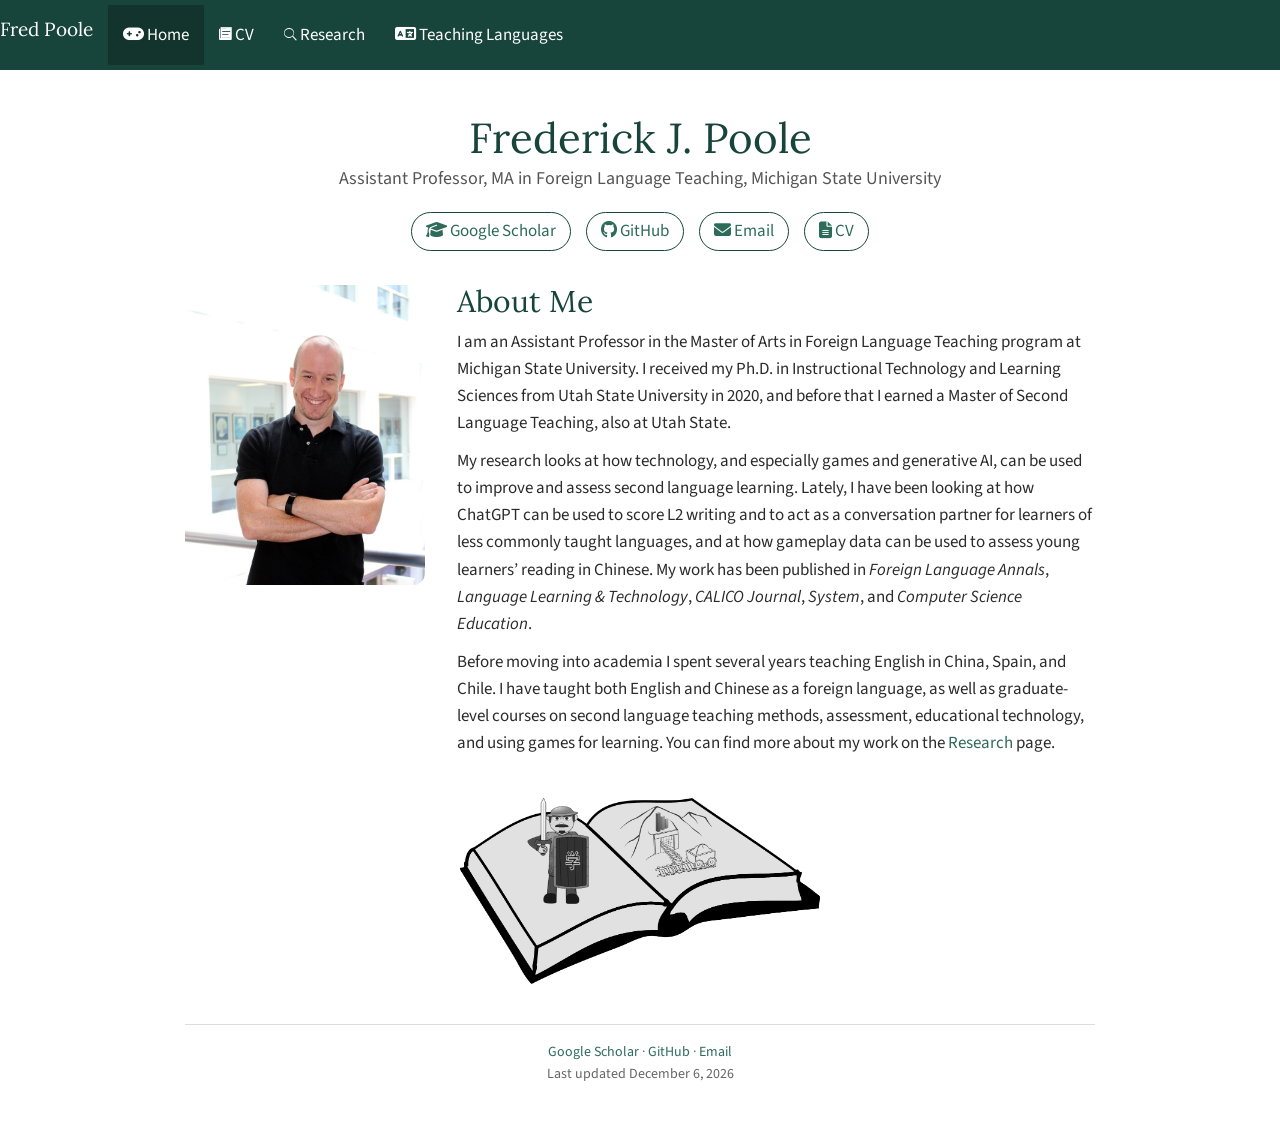
==== commit 75edd931: "Refresh site design and home page New home page with photo, links and updated bio; MSU green color s" ====
--- a/index.html
+++ b/index.html
@@ -11,7 +11,7 @@
 
 
 
-<title>index.knit</title>
+<title>Fred Poole</title>
 
 <script src="site_libs/header-attrs-2.29/header-attrs.js"></script>
 <script src="site_libs/jquery-3.6.0/jquery-3.6.0.min.js"></script>
@@ -35,6 +35,9 @@
 <link href="site_libs/font-awesome-6.5.2/css/all.min.css" rel="stylesheet" />
 <link href="site_libs/font-awesome-6.5.2/css/v4-shims.min.css" rel="stylesheet" />
 <link href="site_libs/ionicons-2.0.1/css/ionicons.min.css" rel="stylesheet" />
+<link rel="preconnect" href="https://fonts.googleapis.com">
+<link rel="preconnect" href="https://fonts.gstatic.com" crossorigin>
+<link href="https://fonts.googleapis.com/css2?family=Lora:wght@500;600&family=Source+Sans+3:ital,wght@0,400;0,600;1,400&display=swap" rel="stylesheet">
 
 <style type="text/css">
   code{white-space: pre-wrap;}
@@ -242,7 +245,7 @@
         <span class="icon-bar"></span>
         <span class="icon-bar"></span>
       </button>
-      <a class="navbar-brand" href="index.html"></a>
+      <a class="navbar-brand" href="index.html">Fred Poole</a>
     </div>
     <div id="navbar" class="navbar-collapse collapse">
       <ul class="nav navbar-nav">
@@ -290,55 +293,62 @@
 </div>
 
 
-<!-- Global site tag (gtag.js) - Google Analytics -->
-<script async src="https://www.googletagmanager.com/gtag/js?id=UA-116712862-1"></script>
-<script>
-  window.dataLayer = window.dataLayer || [];
-  function gtag(){dataLayer.push(arguments);}
-  gtag('js', new Date());
-
-  gtag('config', 'UA-116712862-1');
-</script>
-<center style="font-size:40px">
-Frederick J Poole
-</center>
-<p></br> </br></p>
-<p><img src="images/iconFred.png" width="600px" height="400px" style="display: block; margin: auto;" />
-</br> </br></p>
-<center style="font-size:40px">
+<div class="home-header">
+<h1 class="home-name">
+Frederick J. Poole
+</h1>
+<p class="home-role">
+Assistant Professor, MA in Foreign Language Teaching, Michigan State
+University
+</p>
+<p class="home-links">
+<a href="https://scholar.google.com/citations?user=7KNV6UYAAAAJ&hl=en"><i class="fa-solid fa-graduation-cap"></i>
+Google Scholar</a>
+<a href="https://github.com/fredpoole"><i class="fa-brands fa-github"></i>
+GitHub</a>
+<a href="mailto:frdbrick@gmail.com"><i class="fa-solid fa-envelope"></i>
+Email</a> <a href="cv.html"><i class="fa-solid fa-file-lines"></i>
+CV</a>
+</p>
+</div>
+<div class="about">
+<img class="about-photo" src="images/fred.JPG" alt="Photo of Fred Poole">
+<div class="about-text">
+<h2>
 About Me
-</center>
-<div
-id="i-am-an-assistant-professor-in-the-master-of-arts-in-foreign-language-teaching-program-at-michigan-state-university.-i-received-my-ph.d.-in-instructional-technology-and-learning-sciences-in-the-college-of-education-at-utah-state-university-in-2020.-i-also-earned-a-master-of-second-language-teaching-degree-in-2015.[base64].-my-work-has-been-published-in-foreign-language-annals-system-and-language-learning-technology.-i-have-taught-both-english-and-chinese-as-a-foreign-language-as-well-as-graduate-level-courses-related-to-second-language-teaching-methods-educational-technology-and-using-games-for-learning."
-class="section level4">
-<h4>I am an Assistant Professor in the Master of Arts in Foreign
-Language Teaching program at Michigan State University. I received my
-Ph.D. in Instructional Technology and Learning Sciences in the College
-of Education at Utah State University in 2020. I also earned a Master of
-Second Language Teaching Degree in 2015. My research investigates the
-implementation of technology for improving and assessing second language
-literacy skills and the effect of well-designed games on second language
-learning, teaching, and classroom dynamics. My work has been published
-in Foreign Language Annals, System, and Language Learning &amp;
-Technology. I have taught both English and Chinese as a Foreign language
-as well as graduate-level courses related to second language teaching
-methods, educational technology, and using games for learning.</h4>
-<hr>
-<hr>
-<a class="twitter-timeline" href="https://twitter.com/frdbrick?ref_src=twsrc%5Etfw" data-chrome="nofooter noborders" 
-data-tweet-limit="2" 
-data-height="250">Tweets by frdbrick</a>
-<script async src="https://platform.twitter.com/widgets.js" charset="utf-8"></script>
-<hr>
-<hr>
-</div>
-
-<script language="Javascript">
-document.write("This page was last modified on: " + document.lastModified +"");
-</SCRIPT>
-<br>
-<a href="https://twitter.com/frdbrick?ref_src=twsrc%5Etfw" class="twitter-follow-button" data-show-count="false">Follow @frdbrick</a><script async src="https://platform.twitter.com/widgets.js" charset="utf-8"></script>
-
+</h2>
+<p>I am an Assistant Professor in the Master of Arts in Foreign Language
+Teaching program at Michigan State University. I received my Ph.D. in
+Instructional Technology and Learning Sciences from Utah State
+University in 2020, and before that I earned a Master of Second Language
+Teaching, also at Utah State.</p>
+<p>My research looks at how technology, and especially games and
+generative AI, can be used to improve and assess second language
+learning. Lately, I have been looking at how ChatGPT can be used to
+score L2 writing and to act as a conversation partner for learners of
+less commonly taught languages, and at how gameplay data can be used to
+assess young learners’ reading in Chinese. My work has been published in
+<em>Foreign Language Annals</em>, <em>Language Learning &amp;
+Technology</em>, <em>CALICO Journal</em>, <em>System</em>, and
+<em>Computer Science Education</em>.</p>
+<p>Before moving into academia I spent several years teaching English in
+China, Spain, and Chile. I have taught both English and Chinese as a
+foreign language, as well as graduate-level courses on second language
+teaching methods, assessment, educational technology, and using games
+for learning. You can find more about my work on the
+<a href="research.html">Research</a> page.</p>
+</div>
+</div>
+<p><img src="images/iconFred.png" width="360px" style="display: block; margin: auto;" /></p>
+
+<div class="site-footer">
+  <a href="https://scholar.google.com/citations?user=7KNV6UYAAAAJ&hl=en">Google Scholar</a> ·
+  <a href="https://github.com/fredpoole">GitHub</a> ·
+  <a href="mailto:frdbrick@gmail.com">Email</a>
+  <br>
+  <span id="last-modified"></span>
+  <script>document.getElementById("last-modified").textContent = "Last updated " + new Date(document.lastModified).toLocaleDateString("en-US", {year: "numeric", month: "long", day: "numeric"});</script>
+</div>
 
 
 
--- a/custom.css
+++ b/custom.css
@@ -1,3 +1,93 @@
+/* Colors and fonts */
+:root {
+  --green: #18453B;
+  --green-mid: #2E6B5A;
+  --green-light: #E8F0EC;
+  --text: #2B2B2B;
+}
+
+body {
+  font-family: "Source Sans 3", "Helvetica Neue", Arial, sans-serif;
+  font-size: 17px;
+  line-height: 1.6;
+  color: var(--text);
+}
+
+h1, h2, h3, h4, h5, .title, center {
+  font-family: "Lora", Georgia, serif;
+  color: var(--green);
+}
+
+a { color: var(--green-mid); }
+a:hover, a:focus { color: var(--green); }
+
+.navbar-default {
+  background-color: var(--green);
+  border-color: var(--green);
+}
+
+.navbar-default .navbar-brand {
+  font-family: "Lora", Georgia, serif;
+  color: white;
+}
+
+.navbar-default .navbar-nav > .active > a,
+.navbar-default .navbar-nav > .active > a:hover,
+.navbar-default .navbar-nav > .active > a:focus {
+  background-color: rgba(0, 0, 0, 0.25);
+}
+
+.list-group-item.active, .list-group-item.active:hover, .list-group-item.active:focus {
+  background-color: var(--green);
+  border-color: var(--green);
+}
+
+img { max-width: 100%; height: auto; }
+
+/* Home page */
+.home-header { text-align: center; margin: 30px 0 20px; }
+.home-name { font-size: 42px; margin-bottom: 4px; }
+.home-role { font-size: 18px; color: #555; margin-bottom: 14px; }
+.home-links a {
+  display: inline-block;
+  margin: 4px 6px;
+  padding: 5px 14px;
+  border: 1px solid var(--green);
+  border-radius: 999px;
+  text-decoration: none;
+}
+.home-links a:hover { background-color: var(--green-light); }
+
+.about {
+  display: flex;
+  gap: 32px;
+  align-items: flex-start;
+  margin: 30px 0;
+}
+.about-photo {
+  width: 240px;
+  aspect-ratio: 4 / 5;
+  object-fit: cover;
+  object-position: top;
+  border-radius: 12px;
+  flex-shrink: 0;
+}
+.about-text h2 { margin-top: 0; }
+
+@media (max-width: 700px) {
+  .about { flex-direction: column; align-items: center; }
+  ul.gradedreaders { columns: 2; -webkit-columns: 2; -moz-columns: 2; }
+}
+
+.site-footer {
+  text-align: center;
+  color: #666;
+  font-size: 14px;
+  margin: 40px 0 20px;
+  padding-top: 16px;
+  border-top: 1px solid #ddd;
+}
+
 .button {
   font: bold 11px Arial;
   text-decoration: none;
@@ -18,6 +108,13 @@
 
 .container {
   overflow: hidden;
+}
+
+/* Keep the CV publication list inside the page */
+.main-container .container {
+  width: auto;
+  max-width: 100%;
+  padding: 0;
 }
 
 .filterDiv {
@@ -44,23 +141,24 @@
 
 /* Style the buttons */
 .btn {
-  border: 2px solid black;
+  border: 1px solid var(--green);
+  border-radius: 999px;
   outline: none;
-  padding: 5px 10px;
-  margin:5px;
-  background-color: #f1f1f1;
+  padding: 4px 14px;
+  margin: 4px;
+  background-color: white;
+  color: var(--green);
+  font-size: 14px;
   cursor: pointer;
- 
 }
 
-/* Add a light grey background on mouse-over */
 .btn:hover {
-  background-color: #ddd;
+  background-color: var(--green-light);
+  color: var(--green);
 }
 
-/* Add a dark background to the active button */
-.btn.active {
-  background-color: #666;
+.btn.active, .btn.active:hover {
+  background-color: var(--green);
   color: white;
 }
 
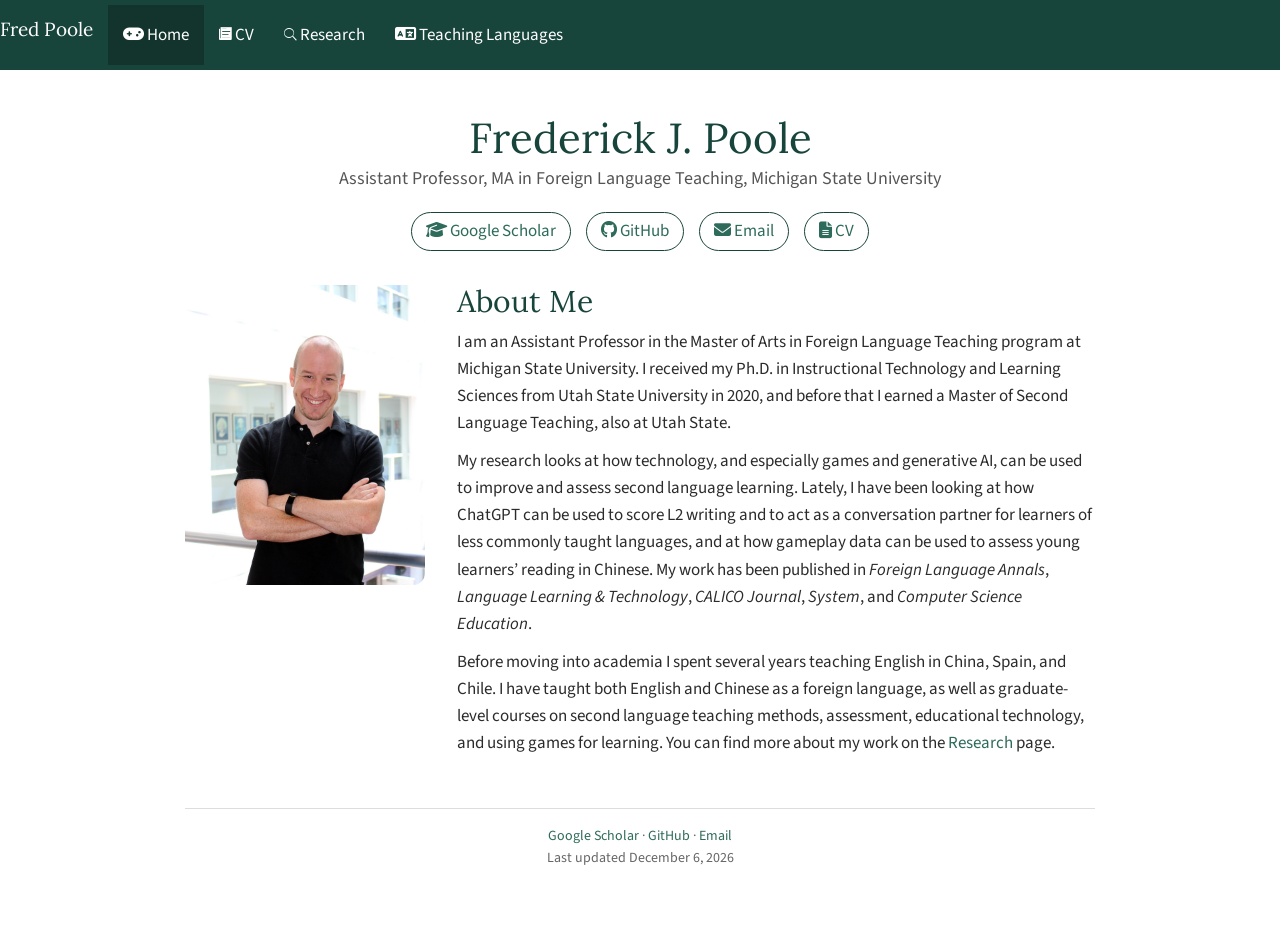
==== commit 1f27c789: "Remove drawing from home page and fix photo size Co-Authored-By: Claude Opus 5.5 <noreply@anthropic." ====
--- a/index.html
+++ b/index.html
@@ -312,7 +312,7 @@
 </p>
 </div>
 <div class="about">
-<img class="about-photo" src="images/fred.JPG" alt="Photo of Fred Poole">
+<img class="about-photo" width="240" height="300" style="width:240px;height:300px;object-fit:cover;object-position:top" src="images/fred.JPG" alt="Photo of Fred Poole">
 <div class="about-text">
 <h2>
 About Me
@@ -339,7 +339,6 @@
 <a href="research.html">Research</a> page.</p>
 </div>
 </div>
-<p><img src="images/iconFred.png" width="360px" style="display: block; margin: auto;" /></p>
 
 <div class="site-footer">
   <a href="https://scholar.google.com/citations?user=7KNV6UYAAAAJ&hl=en">Google Scholar</a> ·
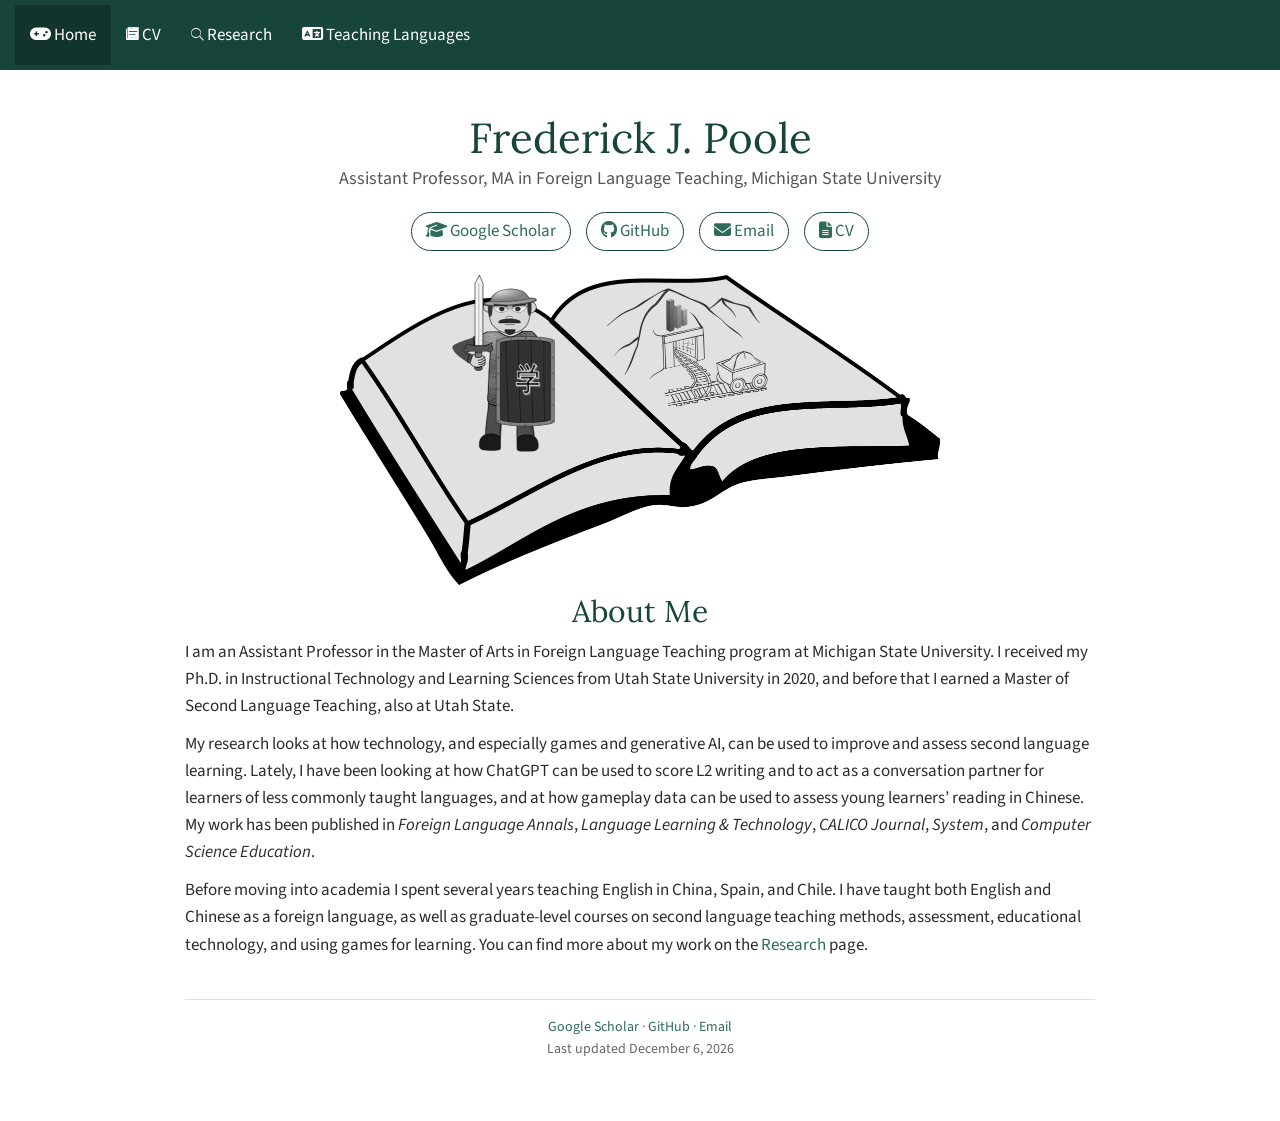
==== commit 8d66abb0: "Restore home page drawing, move photo to CV, drop navbar name Co-Authored-By: Claude Opus 5.5 <norep" ====
--- a/index.html
+++ b/index.html
@@ -245,7 +245,7 @@
         <span class="icon-bar"></span>
         <span class="icon-bar"></span>
       </button>
-      <a class="navbar-brand" href="index.html">Fred Poole</a>
+      <a class="navbar-brand" href="index.html"></a>
     </div>
     <div id="navbar" class="navbar-collapse collapse">
       <ul class="nav navbar-nav">
@@ -311,8 +311,7 @@
 CV</a>
 </p>
 </div>
-<div class="about">
-<img class="about-photo" width="240" height="300" style="width:240px;height:300px;object-fit:cover;object-position:top" src="images/fred.JPG" alt="Photo of Fred Poole">
+<p><img src="images/iconFred.png" width="600px" style="display: block; margin: auto;" /></p>
 <div class="about-text">
 <h2>
 About Me
@@ -338,7 +337,6 @@
 for learning. You can find more about my work on the
 <a href="research.html">Research</a> page.</p>
 </div>
-</div>
 
 <div class="site-footer">
   <a href="https://scholar.google.com/citations?user=7KNV6UYAAAAJ&hl=en">Google Scholar</a> ·
--- a/custom.css
+++ b/custom.css
@@ -169,3 +169,11 @@
 ul{
   margin:5px 0;
 }
+
+.about-text h2 { text-align: center; }
+
+.cv-photo {
+  display: block;
+  margin: 20px auto 10px;
+  border-radius: 12px;
+}
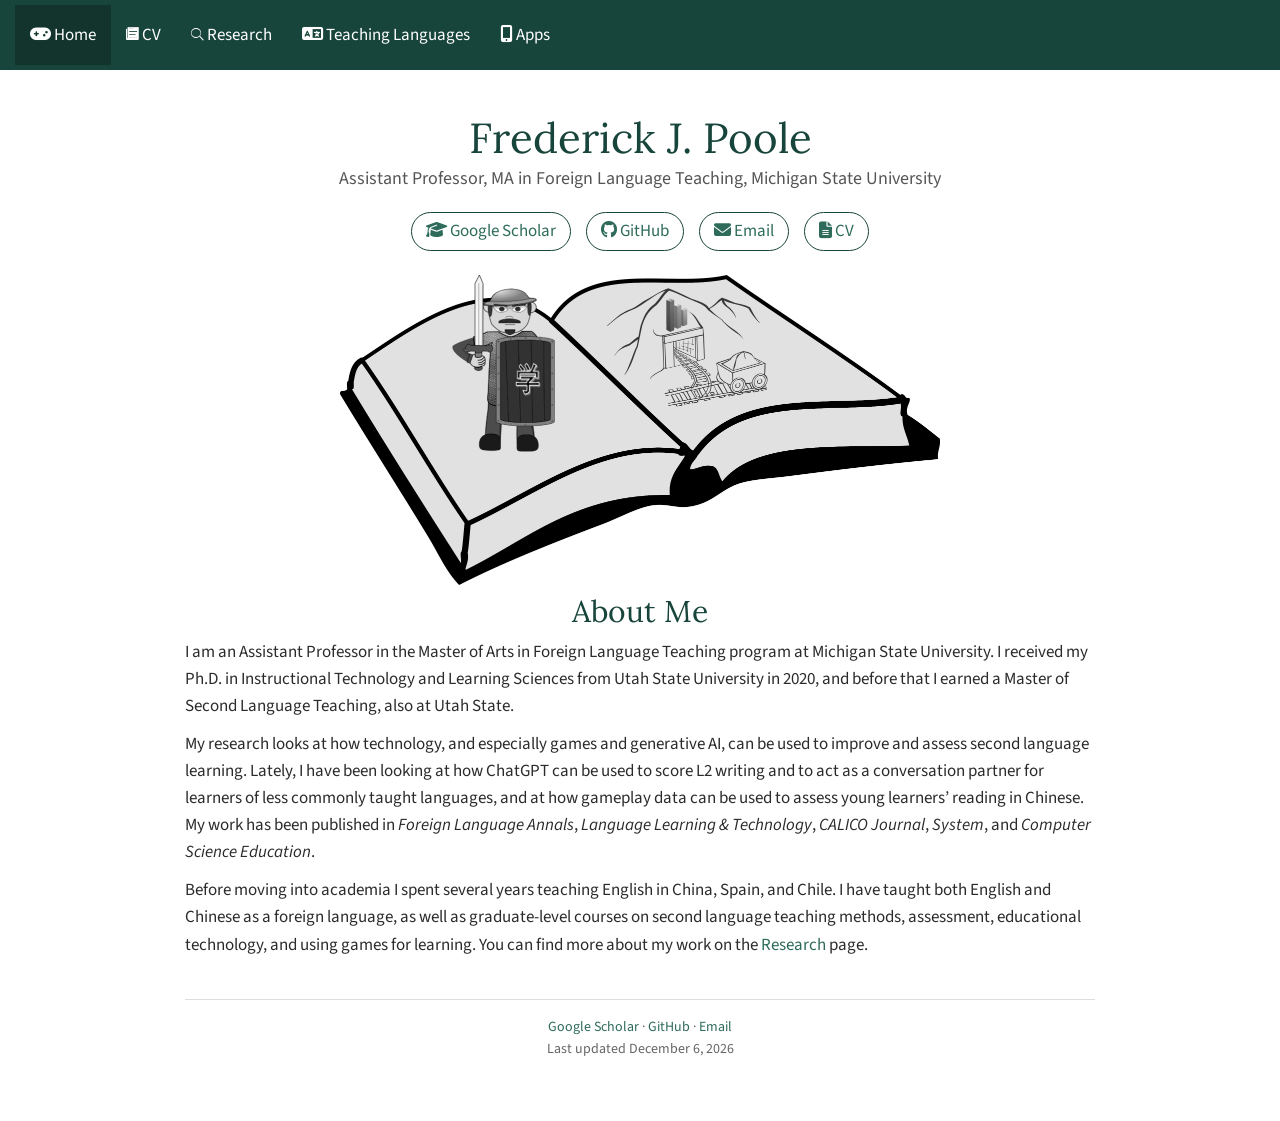
==== commit 10d8635c: "Add Apps page with Winning the Academic Game Co-Authored-By: Claude Opus 5.5 <noreply@anthropic.com>" ====
--- a/index.html
+++ b/index.html
@@ -275,6 +275,13 @@
     <span class="fa fa-language"></span>
      
     Teaching Languages
+  </a>
+</li>
+<li>
+  <a href="apps.html">
+    <span class="fa fa-mobile"></span>
+     
+    Apps
   </a>
 </li>
       </ul>
--- a/custom.css
+++ b/custom.css
@@ -171,9 +171,3 @@
 }
 
 .about-text h2 { text-align: center; }
-
-.cv-photo {
-  display: block;
-  margin: 20px auto 10px;
-  border-radius: 12px;
-}
